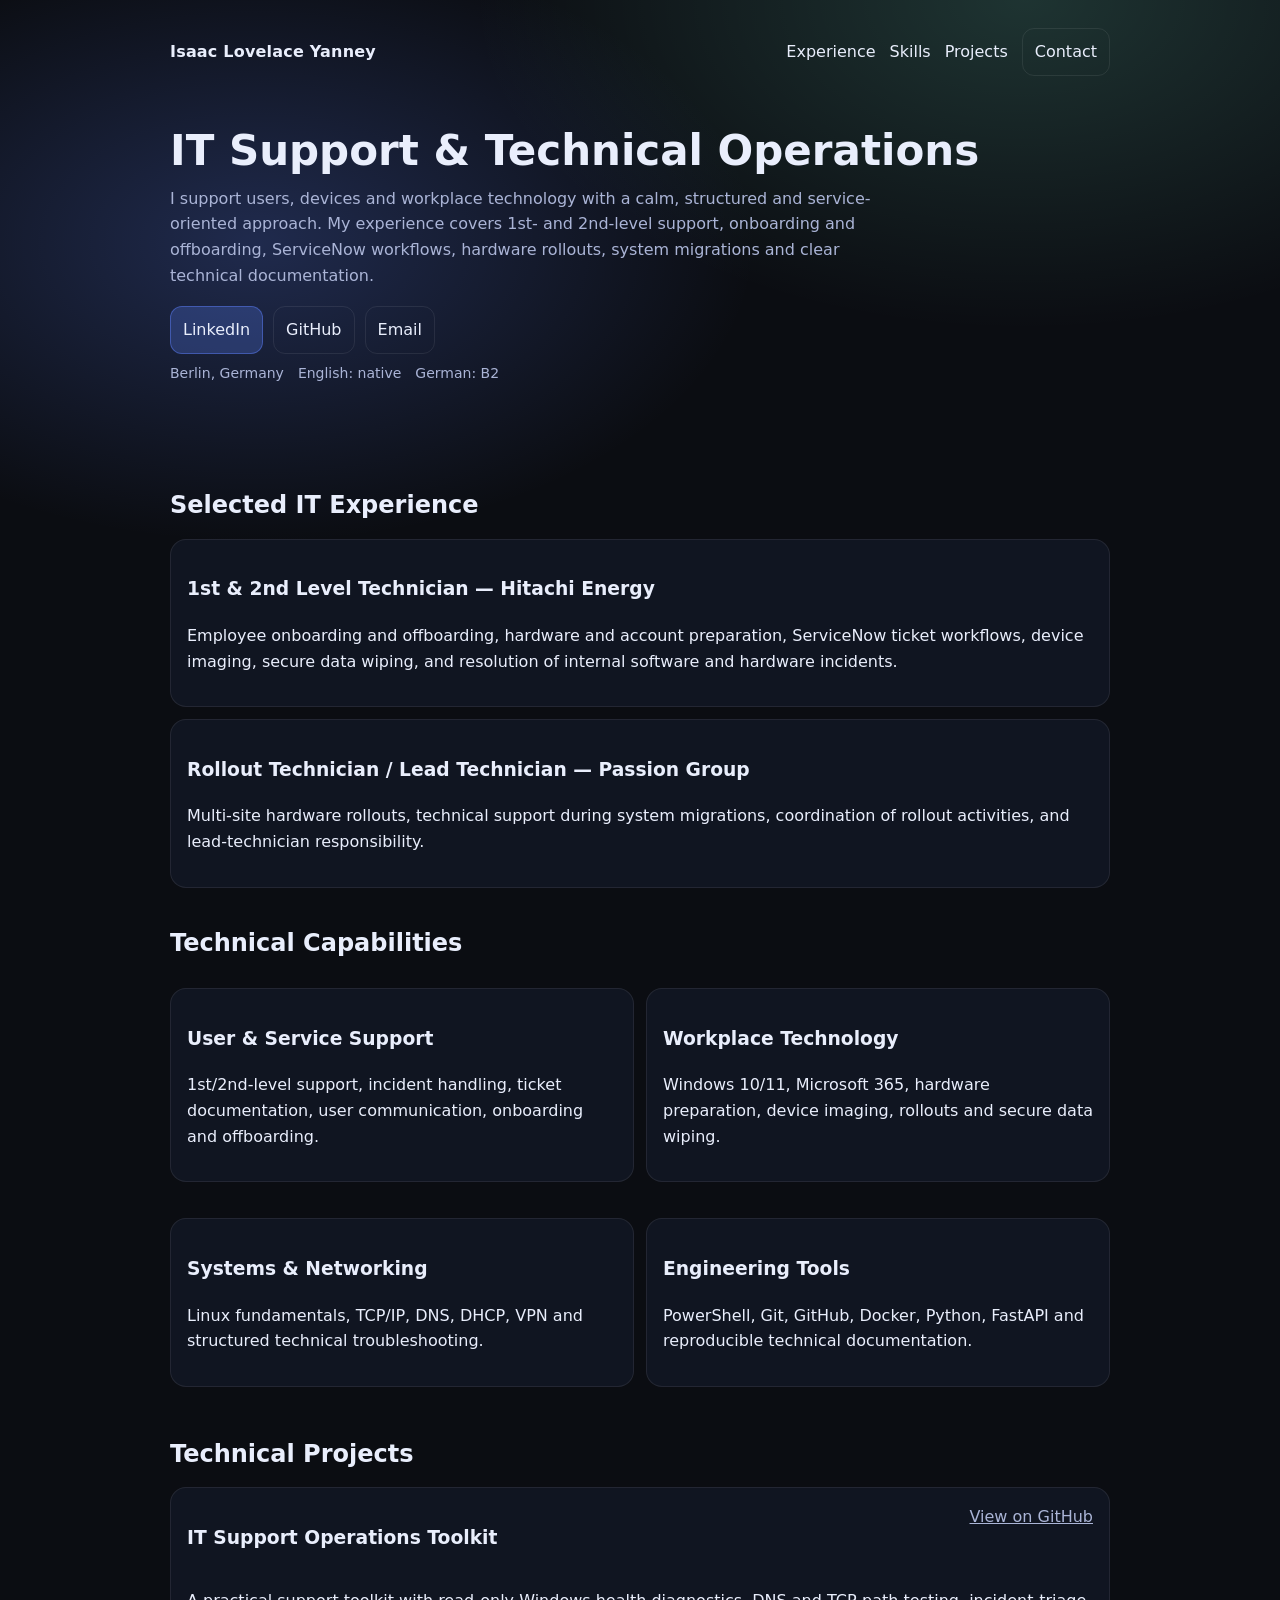
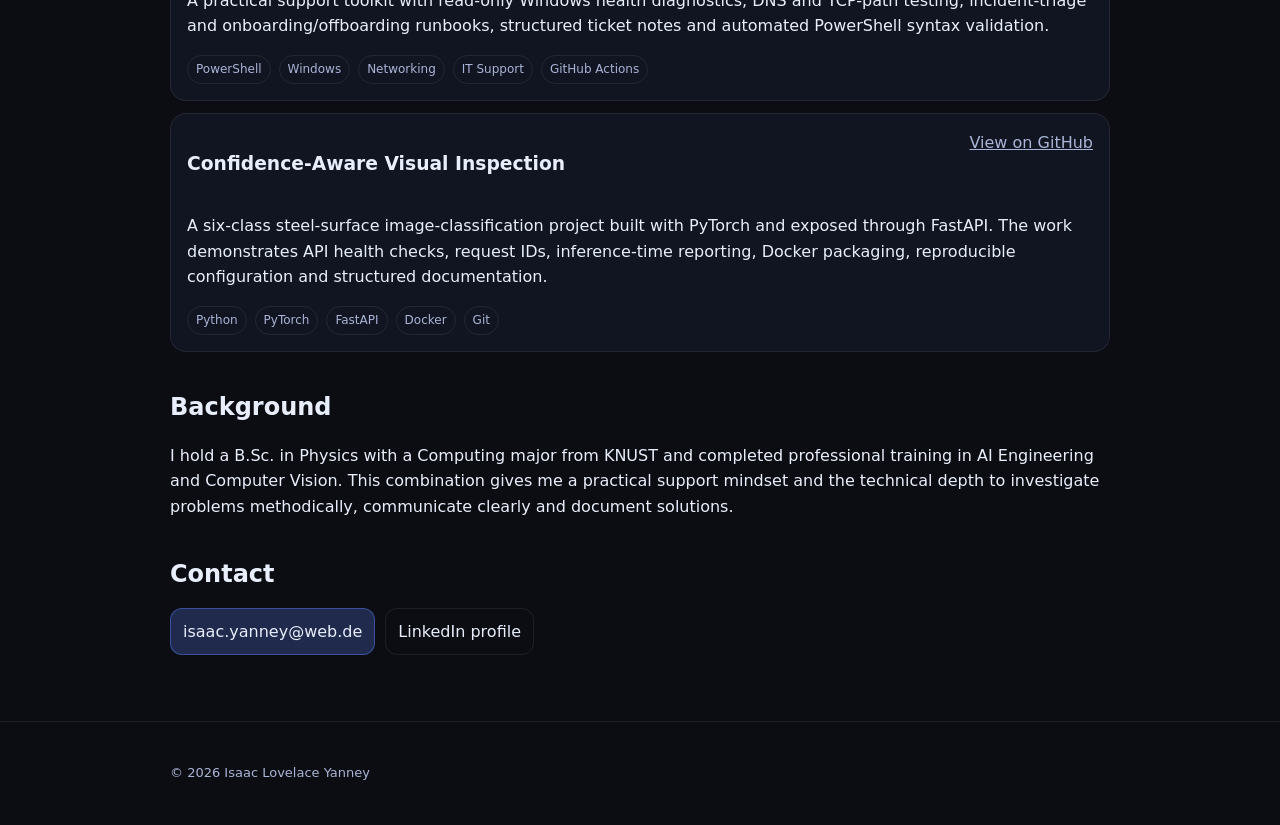
==== index.html @ ce617166 "Feature IT support operations toolkit" ====
<!doctype html>
<html lang="en">
<head>
  <meta charset="utf-8" />
  <meta name="viewport" content="width=device-width, initial-scale=1" />
  <title>Isaac Yanney — IT Support & Technical Operations</title>
  <meta name="description" content="Berlin-based IT Support and Technical Operations professional with experience in service desk support, workplace technology, hardware rollouts and technical documentation." />
  <link rel="stylesheet" href="style.css" />
</head>
<body>
  <header class="container">
    <nav class="nav">
      <a class="logo" href="#">Isaac Lovelace Yanney</a>
      <div class="nav-links">
        <a href="#experience">Experience</a>
        <a href="#skills">Skills</a>
        <a href="#projects">Projects</a>
        <a class="btn" href="#contact">Contact</a>
      </div>
    </nav>

    <div class="hero">
      <h1>IT Support & Technical Operations</h1>
      <p class="subtitle">I support users, devices and workplace technology with a calm, structured and service-oriented approach. My experience covers 1st- and 2nd-level support, onboarding and offboarding, ServiceNow workflows, hardware rollouts, system migrations and clear technical documentation.</p>
      <div class="cta-row">
        <a class="btn primary" href="https://www.linkedin.com/in/isaac-lovelace-yanney/" target="_blank" rel="noopener">LinkedIn</a>
        <a class="btn" href="https://github.com/isaacyanney" target="_blank" rel="noopener">GitHub</a>
        <a class="btn" href="mailto:isaac.yanney@web.de">Email</a>
      </div>
      <div class="meta">
        <span>Berlin, Germany</span>
        <span>English: native</span>
        <span>German: B2</span>
      </div>
    </div>
  </header>

  <main class="container">
    <section id="experience" class="section">
      <h2>Selected IT Experience</h2>
      <article class="card">
        <h3>1st & 2nd Level Technician — Hitachi Energy</h3>
        <p>Employee onboarding and offboarding, hardware and account preparation, ServiceNow ticket workflows, device imaging, secure data wiping, and resolution of internal software and hardware incidents.</p>
      </article>
      <article class="card">
        <h3>Rollout Technician / Lead Technician — Passion Group</h3>
        <p>Multi-site hardware rollouts, technical support during system migrations, coordination of rollout activities, and lead-technician responsibility.</p>
      </article>
    </section>

    <section id="skills" class="section">
      <h2>Technical Capabilities</h2>
      <div class="grid">
        <div class="card"><h3>User & Service Support</h3><p>1st/2nd-level support, incident handling, ticket documentation, user communication, onboarding and offboarding.</p></div>
        <div class="card"><h3>Workplace Technology</h3><p>Windows 10/11, Microsoft 365, hardware preparation, device imaging, rollouts and secure data wiping.</p></div>
        <div class="card"><h3>Systems & Networking</h3><p>Linux fundamentals, TCP/IP, DNS, DHCP, VPN and structured technical troubleshooting.</p></div>
        <div class="card"><h3>Engineering Tools</h3><p>PowerShell, Git, GitHub, Docker, Python, FastAPI and reproducible technical documentation.</p></div>
      </div>
    </section>

    <section id="projects" class="section">
      <h2>Technical Projects</h2>
      <article class="card">
        <div class="card-header">
          <h3>IT Support Operations Toolkit</h3>
          <div class="links"><a href="https://github.com/isaacyanney/it-support-operations-toolkit" target="_blank" rel="noopener">View on GitHub</a></div>
        </div>
        <p>A practical support toolkit with read-only Windows health diagnostics, DNS and TCP-path testing, incident-triage and onboarding/offboarding runbooks, structured ticket notes and automated PowerShell syntax validation.</p>
        <ul class="tags"><li>PowerShell</li><li>Windows</li><li>Networking</li><li>IT Support</li><li>GitHub Actions</li></ul>
      </article>
      <article class="card">
        <div class="card-header">
          <h3>Confidence-Aware Visual Inspection</h3>
          <div class="links"><a href="https://github.com/isaacyanney/Isaac-Yanney/tree/main/surface-defect-detection" target="_blank" rel="noopener">View on GitHub</a></div>
        </div>
        <p>A six-class steel-surface image-classification project built with PyTorch and exposed through FastAPI. The work demonstrates API health checks, request IDs, inference-time reporting, Docker packaging, reproducible configuration and structured documentation.</p>
        <ul class="tags"><li>Python</li><li>PyTorch</li><li>FastAPI</li><li>Docker</li><li>Git</li></ul>
      </article>
    </section>

    <section id="about" class="section">
      <h2>Background</h2>
      <p>I hold a B.Sc. in Physics with a Computing major from KNUST and completed professional training in AI Engineering and Computer Vision. This combination gives me a practical support mindset and the technical depth to investigate problems methodically, communicate clearly and document solutions.</p>
    </section>

    <section id="contact" class="section">
      <h2>Contact</h2>
      <div class="contact">
        <a class="btn primary" href="mailto:isaac.yanney@web.de">isaac.yanney@web.de</a>
        <a class="btn" href="https://www.linkedin.com/in/isaac-lovelace-yanney/" target="_blank" rel="noopener">LinkedIn profile</a>
      </div>
    </section>
  </main>

  <footer class="footer"><div class="container"><p class="small">© <span id="year"></span> Isaac Lovelace Yanney</p></div></footer>
  <script>document.getElementById("year").textContent = new Date().getFullYear();</script>
</body>
</html>
---- style.css ----
:root{
  --bg:#0b0d12;
  --card:#121623;
  --text:#e9eefc;
  --muted:#aab4d6;
  --border:rgba(255,255,255,0.08);
}

*{box-sizing:border-box}
body{
  margin:0;
  font-family: ui-sans-serif, system-ui, -apple-system, Segoe UI, Roboto, Helvetica, Arial;
  background: radial-gradient(1000px 600px at 20% 10%, rgba(93,130,255,.25), transparent 50%),
              radial-gradient(1000px 600px at 80% 0%, rgba(130,255,216,.16), transparent 55%),
              var(--bg);
  color:var(--text);
  line-height:1.6;
}
a{color:inherit; text-decoration:none}
.container{max-width:980px; margin:0 auto; padding:28px 20px}
.nav{
  display:flex; align-items:center; justify-content:space-between;
  gap:18px; margin-bottom:26px;
}
.logo{font-weight:700; letter-spacing:.2px}
.nav-links{display:flex; gap:14px; align-items:center; flex-wrap:wrap}
.hero{padding:26px 0 10px}
h1{font-size:42px; line-height:1.1; margin:0 0 12px}
.subtitle{color:var(--muted); max-width:720px; margin:0 0 18px}
.meta{display:flex; gap:14px; flex-wrap:wrap; color:var(--muted); font-size:14px}

.section{margin-top:36px}
h2{margin:0 0 14px; font-size:24px}
.card{
  background:rgba(18,22,35,.92);
  border:1px solid var(--border);
  border-radius:16px;
  padding:16px;
  margin:12px 0;
}
.card-header{display:flex; justify-content:space-between; gap:12px; align-items:flex-start}
.links a{color:var(--muted); text-decoration:underline; margin-left:10px}
.tags{list-style:none; padding:0; margin:12px 0 0; display:flex; flex-wrap:wrap; gap:8px}
.tags li{
  font-size:12px; color:var(--muted);
  border:1px solid var(--border);
  padding:4px 8px; border-radius:999px;
}
.grid{display:grid; grid-template-columns:repeat(2, minmax(0, 1fr)); gap:12px}
@media (max-width: 720px){
  h1{font-size:34px}
  .grid{grid-template-columns:1fr}
}

.btn{
  display:inline-flex; align-items:center; justify-content:center;
  padding:10px 12px;
  border-radius:12px;
  border:1px solid var(--border);
  background:transparent;
  color:var(--text);
}
.btn.primary{
  background:rgba(93,130,255,.25);
  border-color:rgba(93,130,255,.45);
}
.cta-row{display:flex; gap:10px; flex-wrap:wrap; margin:12px 0 8px}
.contact{display:flex; gap:10px; flex-wrap:wrap}
.small{color:var(--muted); font-size:13px}
.footer{border-top:1px solid var(--border); margin-top:38px}
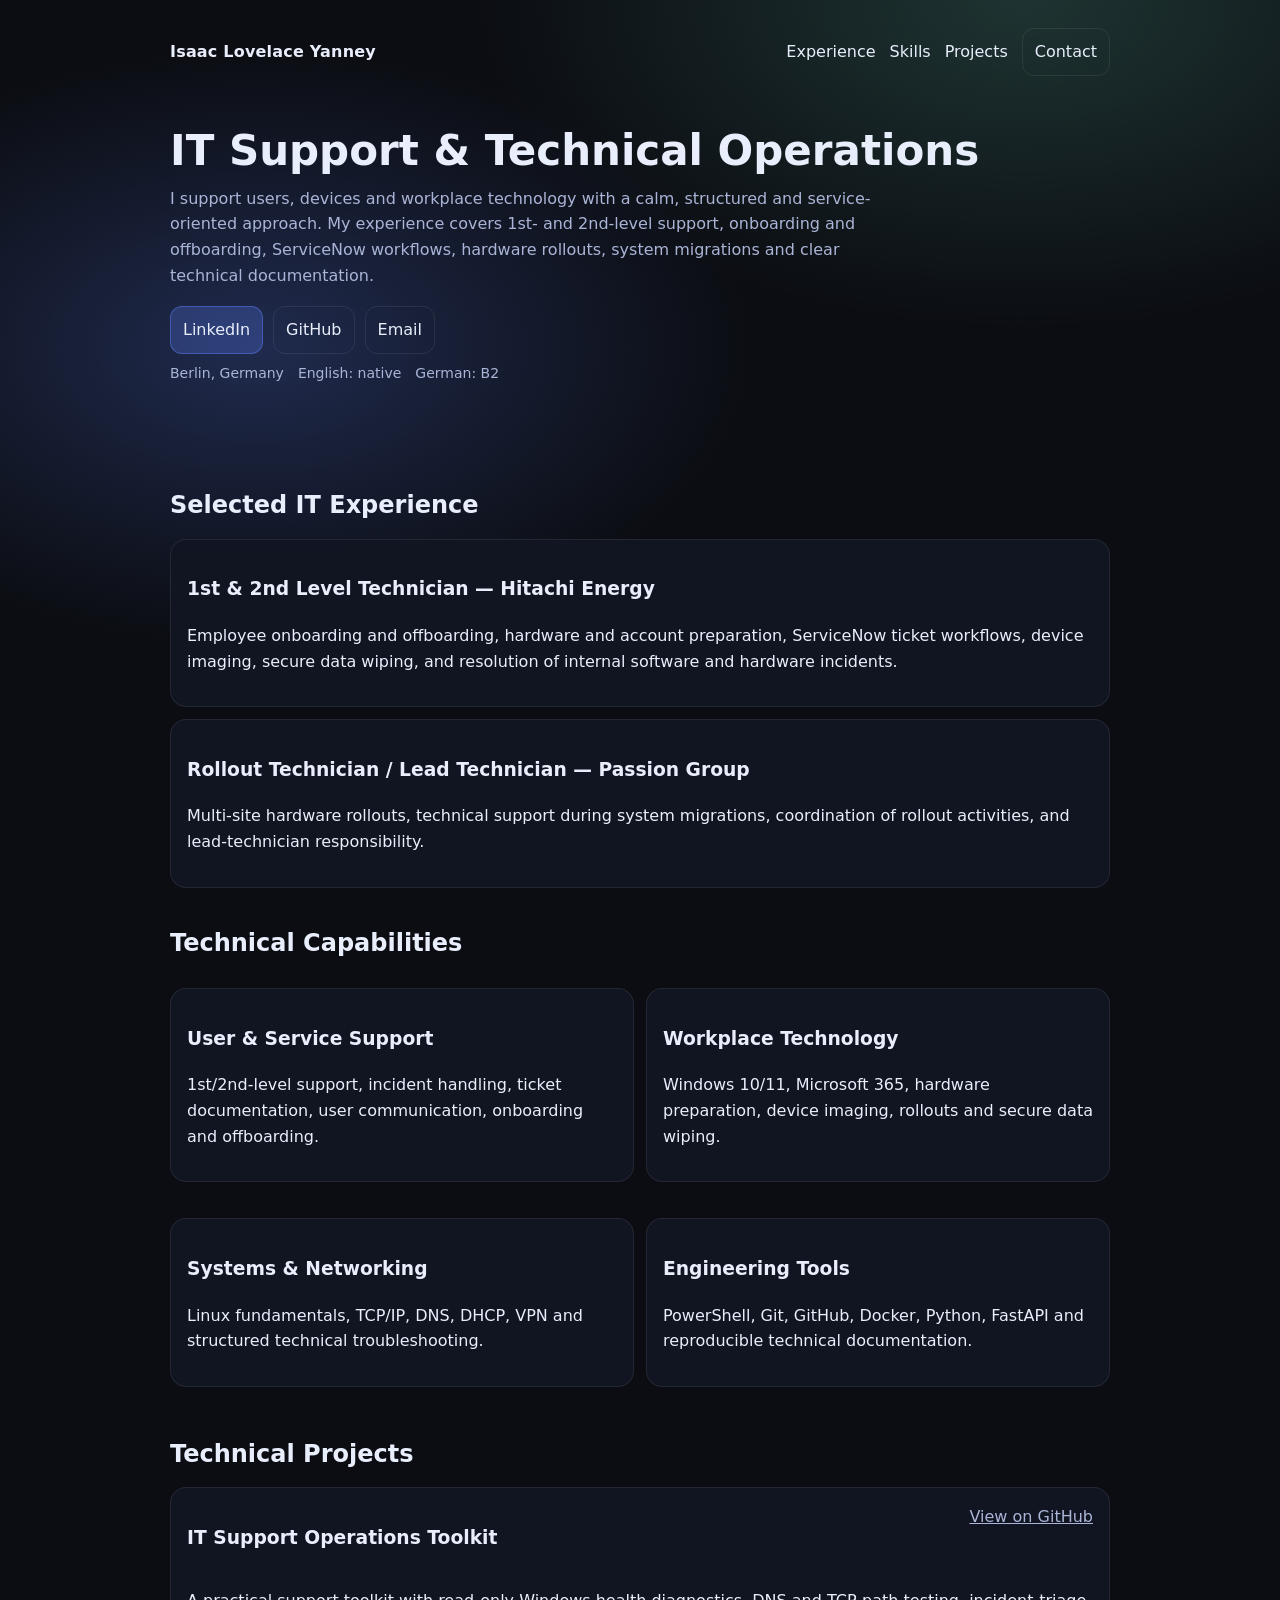
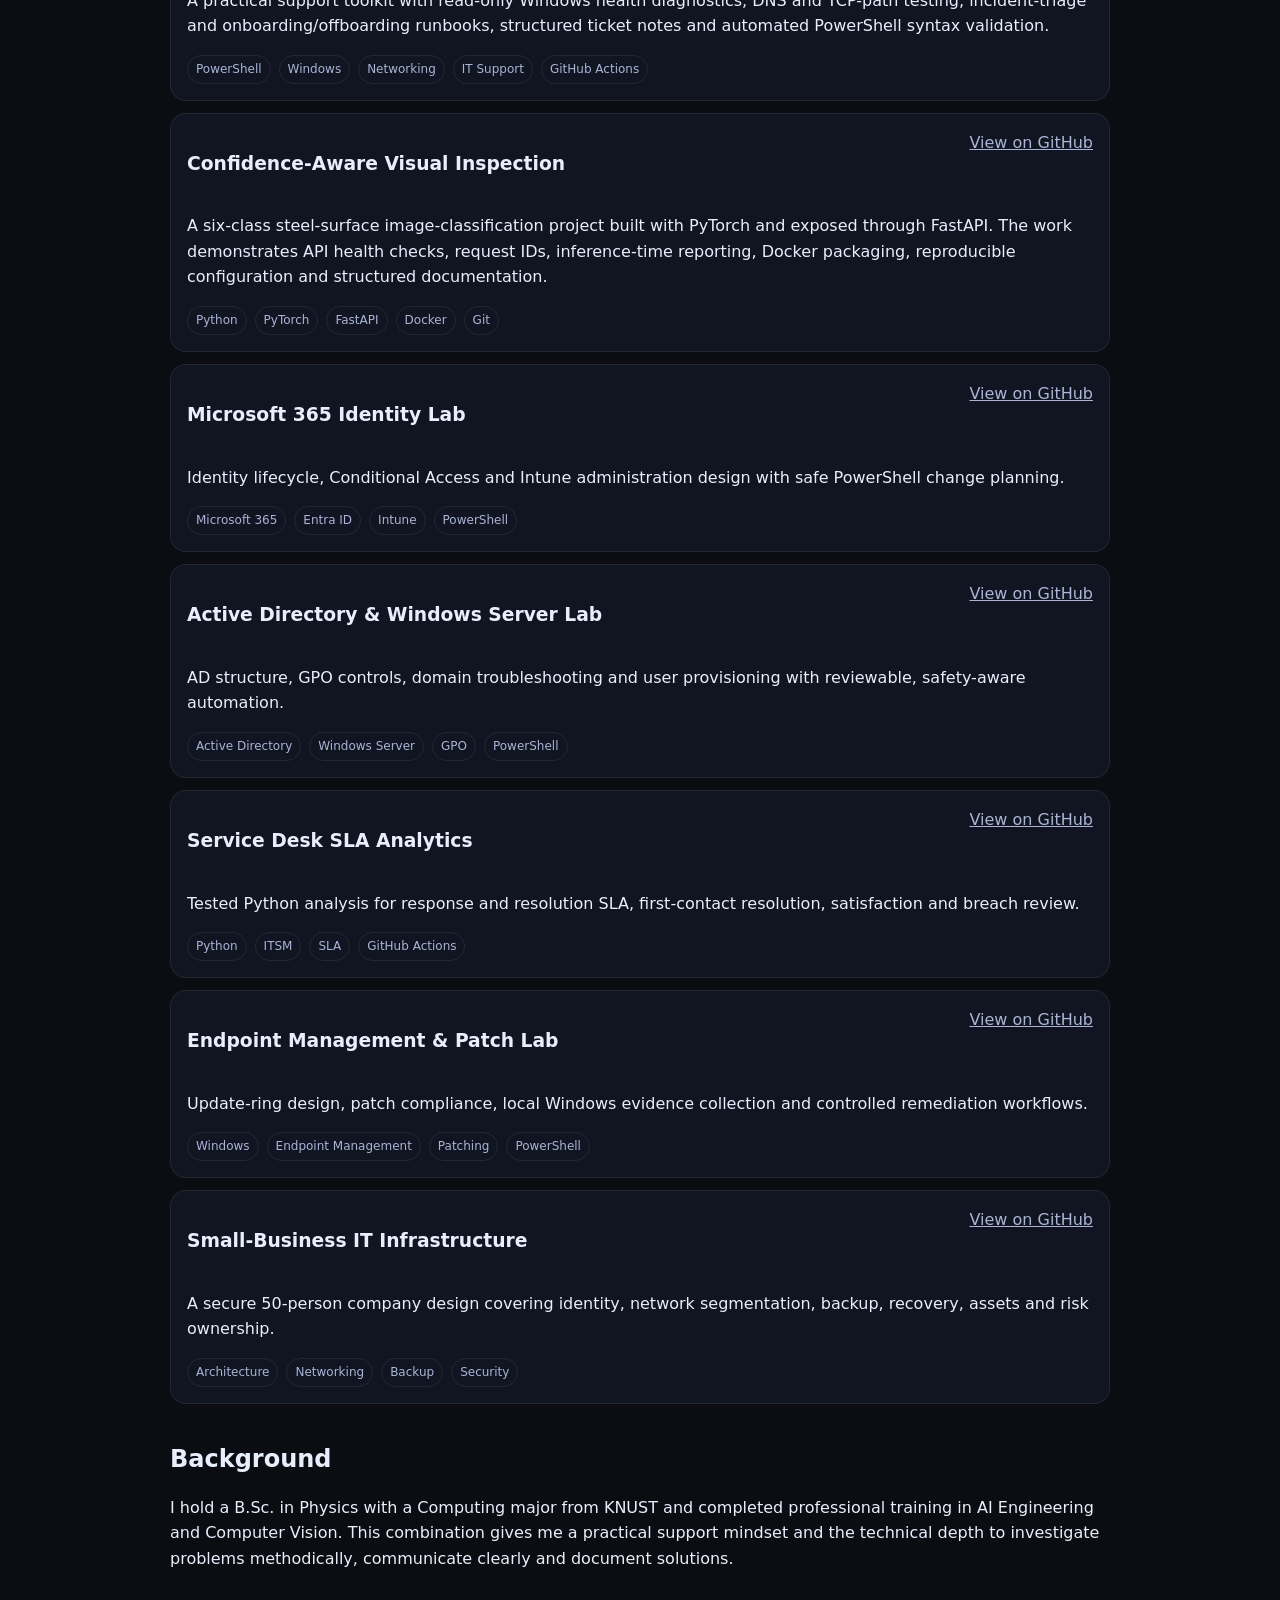
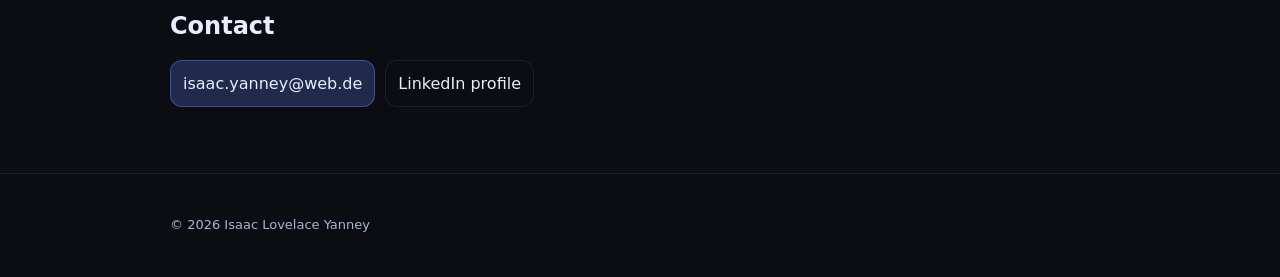
==== commit 17fd24b1: "Add expanded IT operations portfolio" ====
--- a/index.html
+++ b/index.html
@@ -76,6 +76,31 @@
         <p>A six-class steel-surface image-classification project built with PyTorch and exposed through FastAPI. The work demonstrates API health checks, request IDs, inference-time reporting, Docker packaging, reproducible configuration and structured documentation.</p>
         <ul class="tags"><li>Python</li><li>PyTorch</li><li>FastAPI</li><li>Docker</li><li>Git</li></ul>
       </article>
+      <article class="card">
+        <div class="card-header"><h3>Microsoft 365 Identity Lab</h3><div class="links"><a href="https://github.com/isaacyanney/microsoft-365-identity-lab" target="_blank" rel="noopener">View on GitHub</a></div></div>
+        <p>Identity lifecycle, Conditional Access and Intune administration design with safe PowerShell change planning.</p>
+        <ul class="tags"><li>Microsoft 365</li><li>Entra ID</li><li>Intune</li><li>PowerShell</li></ul>
+      </article>
+      <article class="card">
+        <div class="card-header"><h3>Active Directory & Windows Server Lab</h3><div class="links"><a href="https://github.com/isaacyanney/active-directory-windows-server-lab" target="_blank" rel="noopener">View on GitHub</a></div></div>
+        <p>AD structure, GPO controls, domain troubleshooting and user provisioning with reviewable, safety-aware automation.</p>
+        <ul class="tags"><li>Active Directory</li><li>Windows Server</li><li>GPO</li><li>PowerShell</li></ul>
+      </article>
+      <article class="card">
+        <div class="card-header"><h3>Service Desk SLA Analytics</h3><div class="links"><a href="https://github.com/isaacyanney/service-desk-sla-dashboard" target="_blank" rel="noopener">View on GitHub</a></div></div>
+        <p>Tested Python analysis for response and resolution SLA, first-contact resolution, satisfaction and breach review.</p>
+        <ul class="tags"><li>Python</li><li>ITSM</li><li>SLA</li><li>GitHub Actions</li></ul>
+      </article>
+      <article class="card">
+        <div class="card-header"><h3>Endpoint Management & Patch Lab</h3><div class="links"><a href="https://github.com/isaacyanney/endpoint-management-patch-lab" target="_blank" rel="noopener">View on GitHub</a></div></div>
+        <p>Update-ring design, patch compliance, local Windows evidence collection and controlled remediation workflows.</p>
+        <ul class="tags"><li>Windows</li><li>Endpoint Management</li><li>Patching</li><li>PowerShell</li></ul>
+      </article>
+      <article class="card">
+        <div class="card-header"><h3>Small-Business IT Infrastructure</h3><div class="links"><a href="https://github.com/isaacyanney/small-business-it-infrastructure" target="_blank" rel="noopener">View on GitHub</a></div></div>
+        <p>A secure 50-person company design covering identity, network segmentation, backup, recovery, assets and risk ownership.</p>
+        <ul class="tags"><li>Architecture</li><li>Networking</li><li>Backup</li><li>Security</li></ul>
+      </article>
     </section>
 
     <section id="about" class="section">
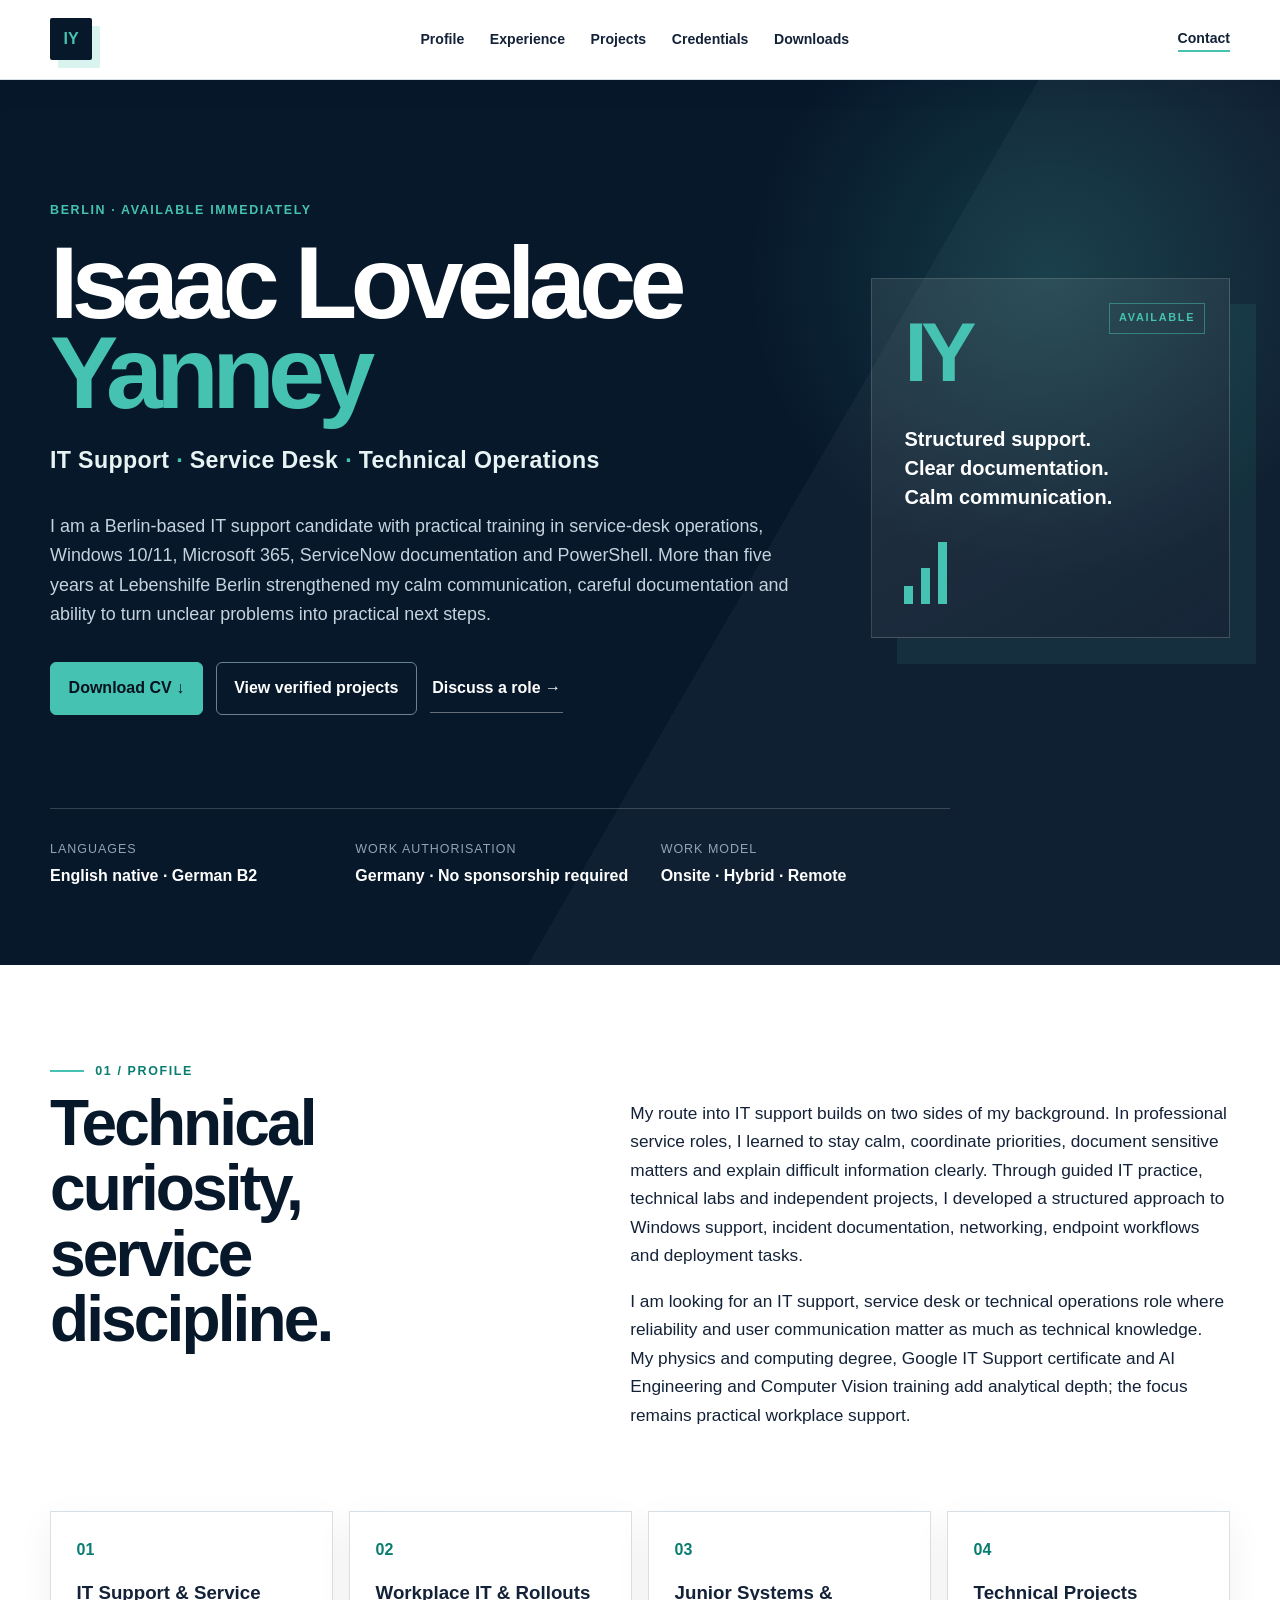
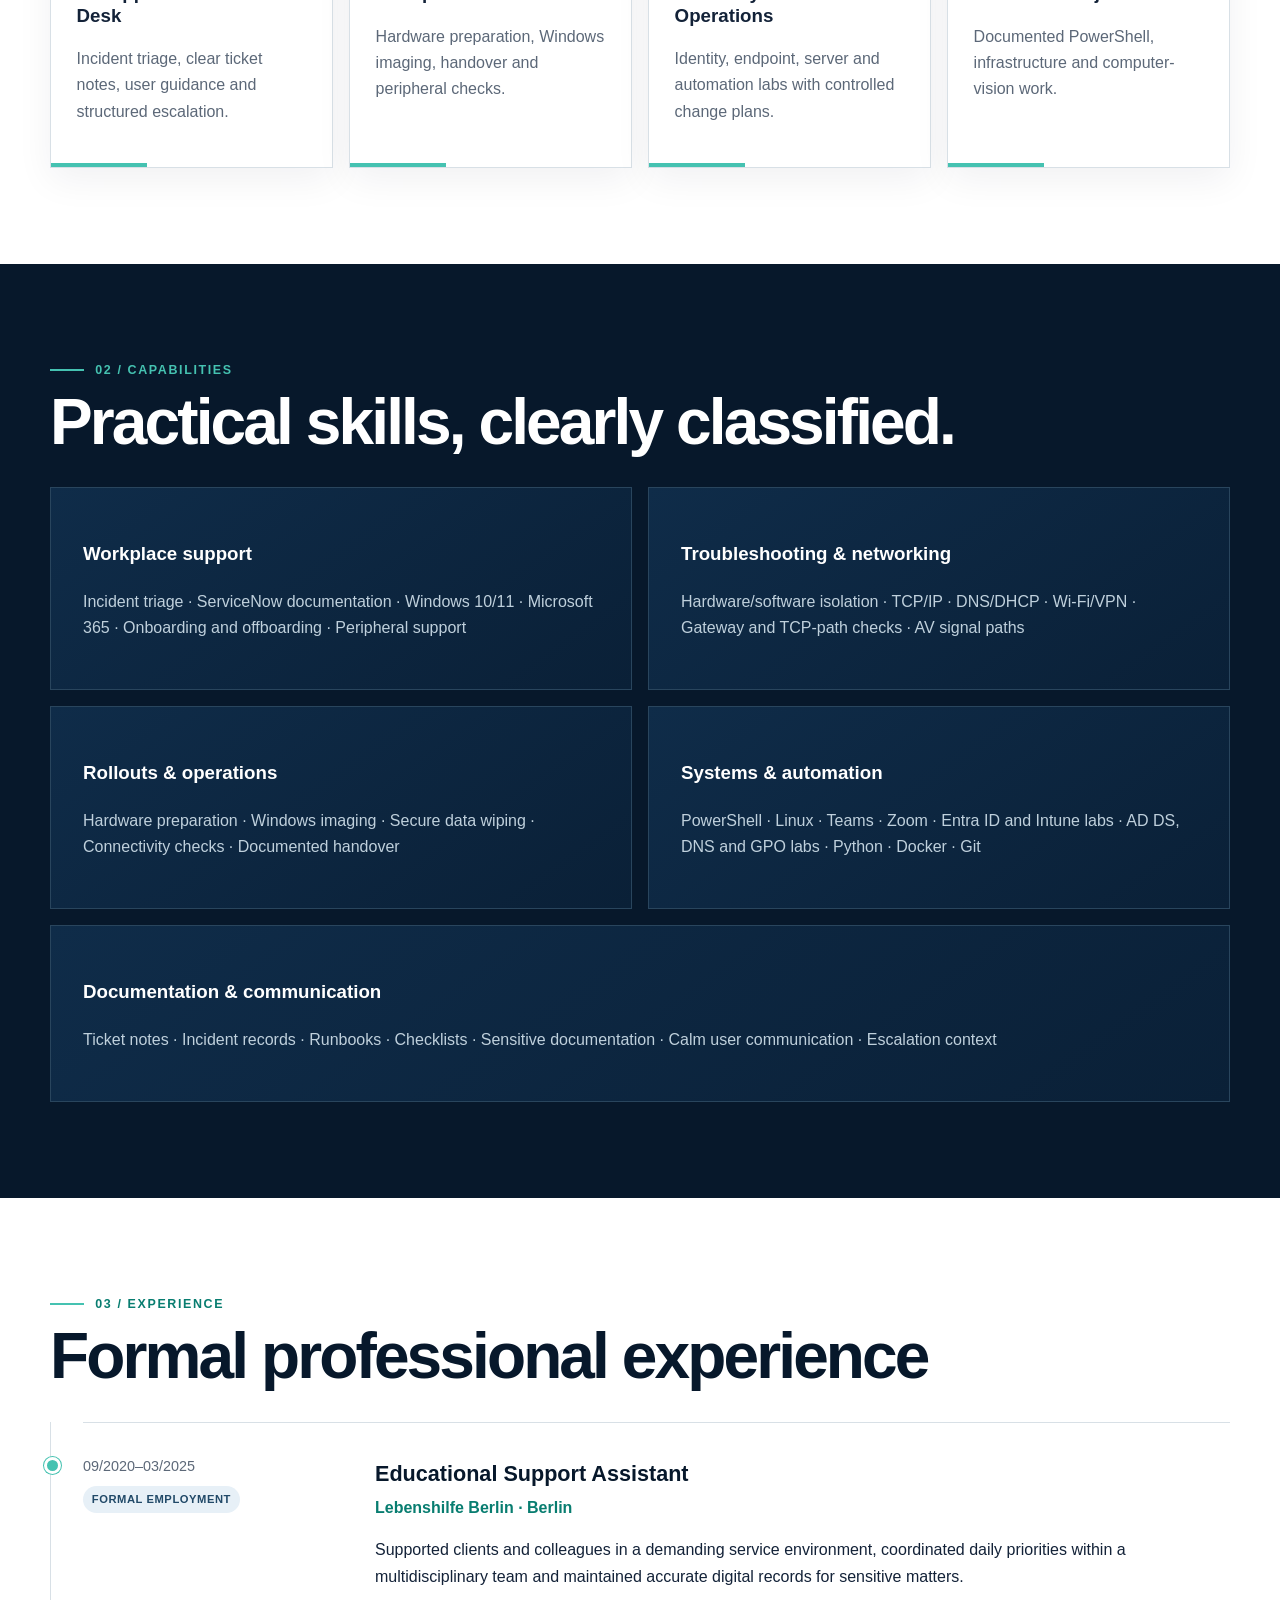
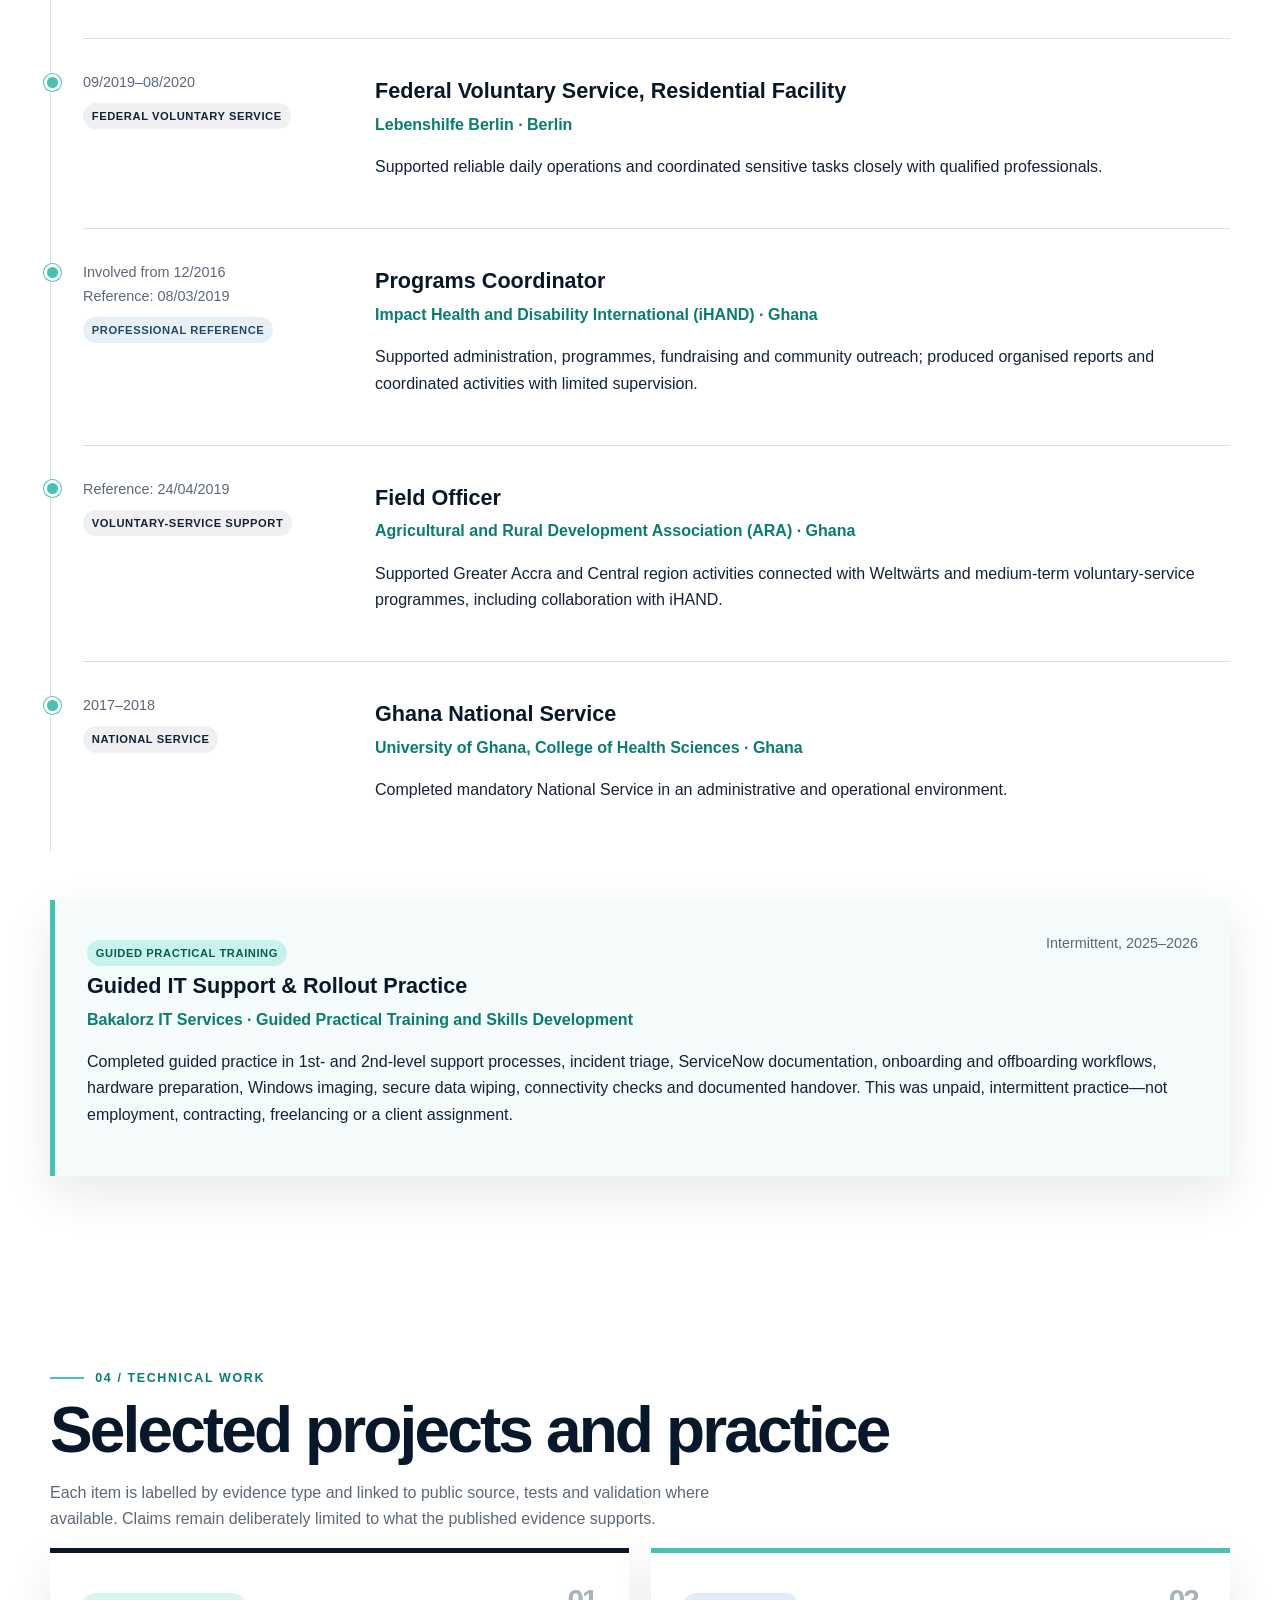
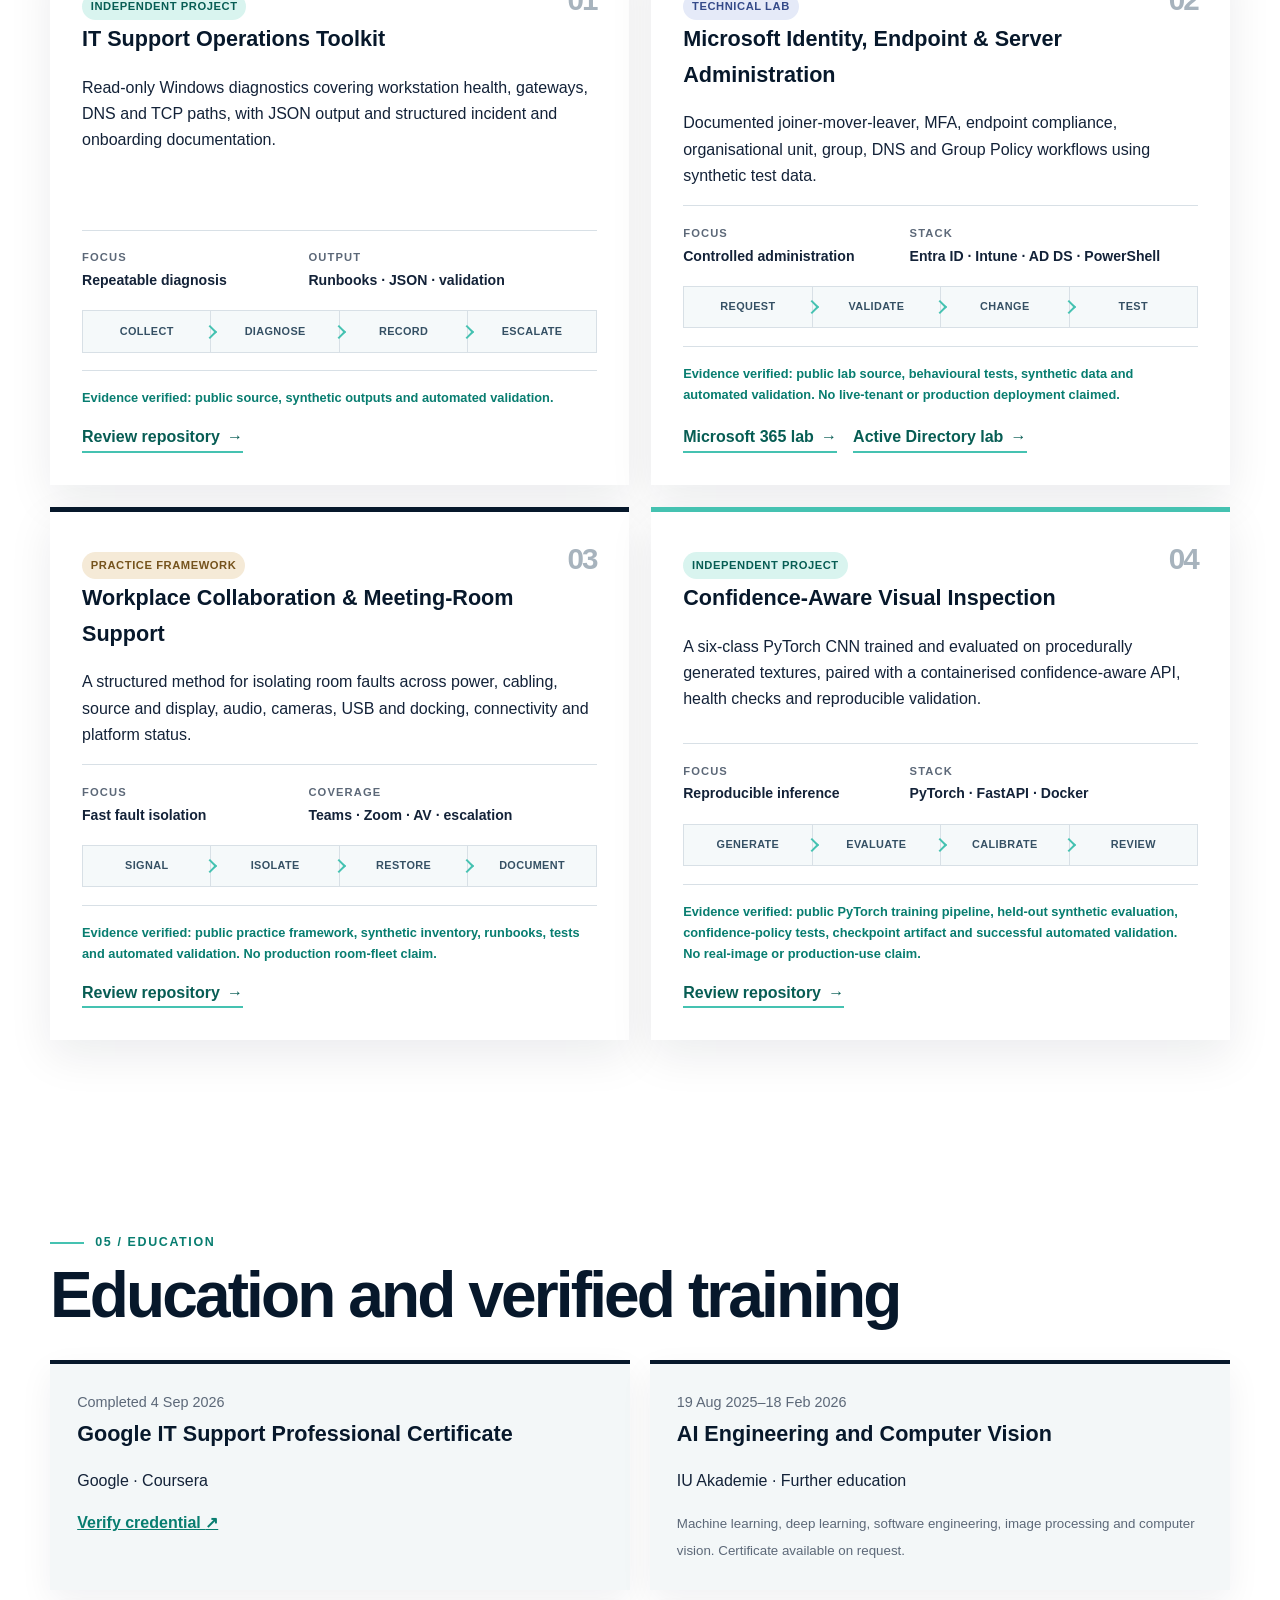
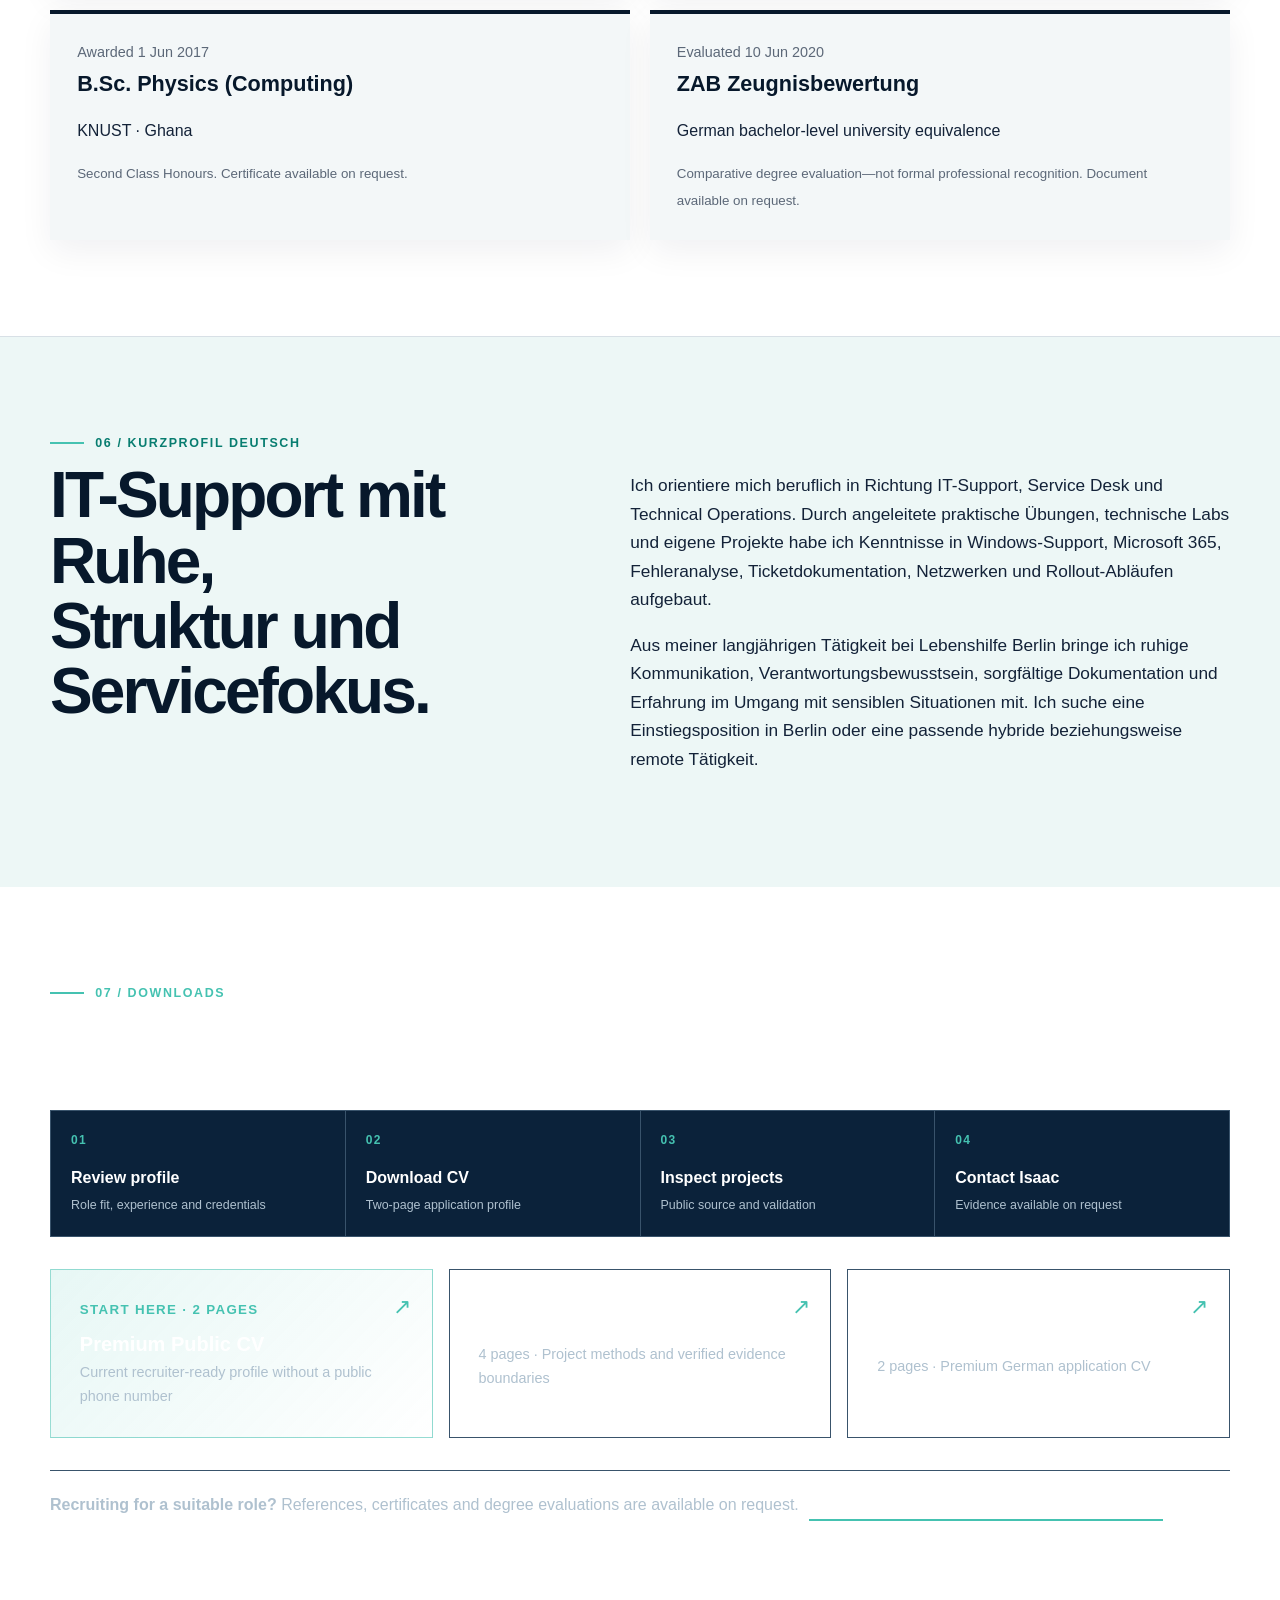
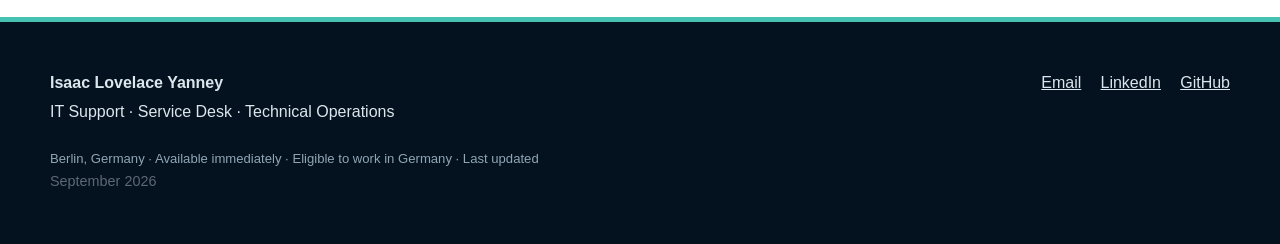
==== commit c59009c2: "Publish approved professional portfolio redesign" ====
--- a/index.html
+++ b/index.html
@@ -1,123 +1,93 @@
 <!doctype html>
 <html lang="en">
 <head>
-  <meta charset="utf-8" />
-  <meta name="viewport" content="width=device-width, initial-scale=1" />
-  <title>Isaac Yanney — IT Support & Technical Operations</title>
-  <meta name="description" content="Berlin-based IT Support and Technical Operations professional with experience in service desk support, workplace technology, hardware rollouts and technical documentation." />
-  <link rel="stylesheet" href="style.css" />
+  <meta charset="utf-8">
+  <meta name="viewport" content="width=device-width, initial-scale=1">
+  <meta name="description" content="Portfolio of Isaac Lovelace Yanney: IT support, service desk and technical operations.">
+  <meta name="theme-color" content="#07182b">
+  <link rel="canonical" href="https://isaacyanney.github.io/">
+  <meta property="og:type" content="profile">
+  <meta property="og:title" content="Isaac Lovelace Yanney | IT Support & Technical Operations">
+  <meta property="og:description" content="Berlin-based IT support and technical operations portfolio with verified projects, documented training and recruiter-ready materials.">
+  <meta property="og:url" content="https://isaacyanney.github.io/">
+  <meta property="og:image" content="https://isaacyanney.github.io/assets/og.png">
+  <meta property="og:image:alt" content="Isaac Lovelace Yanney — IT Support, Service Desk and Technical Operations in Berlin">
+  <meta property="og:image:width" content="1200">
+  <meta property="og:image:height" content="630">
+  <meta name="twitter:card" content="summary_large_image">
+  <meta name="twitter:title" content="Isaac Lovelace Yanney | IT Support & Technical Operations">
+  <meta name="twitter:description" content="Verified projects, documented training and recruiter-ready materials.">
+  <meta name="twitter:image" content="https://isaacyanney.github.io/assets/og.png">
+  <title>Isaac Lovelace Yanney | IT Support & Technical Operations</title>
+  <link rel="icon" href="assets/favicon.svg" type="image/svg+xml">
+  <link rel="stylesheet" href="assets/style.css">
 </head>
 <body>
-  <header class="container">
-    <nav class="nav">
-      <a class="logo" href="#">Isaac Lovelace Yanney</a>
-      <div class="nav-links">
-        <a href="#experience">Experience</a>
-        <a href="#skills">Skills</a>
-        <a href="#projects">Projects</a>
-        <a class="btn" href="#contact">Contact</a>
-      </div>
+  <a class="skip" href="#main">Skip to content</a>
+  <header class="topbar">
+    <a class="monogram" href="#top" aria-label="Isaac Lovelace Yanney, home">IY</a>
+    <nav aria-label="Main navigation">
+      <a href="#profile">Profile</a><a href="#experience">Experience</a><a href="#projects">Projects</a><a href="#credentials">Credentials</a><a href="#downloads">Downloads</a>
     </nav>
-
-    <div class="hero">
-      <h1>IT Support & Technical Operations</h1>
-      <p class="subtitle">I support users, devices and workplace technology with a calm, structured and service-oriented approach. My experience covers 1st- and 2nd-level support, onboarding and offboarding, ServiceNow workflows, hardware rollouts, system migrations and clear technical documentation.</p>
-      <div class="cta-row">
-        <a class="btn primary" href="https://www.linkedin.com/in/isaac-lovelace-yanney/" target="_blank" rel="noopener">LinkedIn</a>
-        <a class="btn" href="https://github.com/isaacyanney" target="_blank" rel="noopener">GitHub</a>
-        <a class="btn" href="mailto:isaac.yanney@web.de">Email</a>
-      </div>
-      <div class="meta">
-        <span>Berlin, Germany</span>
-        <span>English: native</span>
-        <span>German: B2</span>
-      </div>
-    </div>
+    <a class="contact-link" href="mailto:isaac.yanney@web.de">Contact</a>
+    <details class="mobile-menu"><summary aria-label="Open navigation">Menu</summary><nav aria-label="Mobile navigation"><a href="#profile">Profile</a><a href="#experience">Experience</a><a href="#projects">Projects</a><a href="#credentials">Credentials</a><a href="#downloads">Downloads</a></nav></details>
   </header>
 
-  <main class="container">
-    <section id="experience" class="section">
-      <h2>Selected IT Experience</h2>
-      <article class="card">
-        <h3>1st & 2nd Level Technician — Hitachi Energy</h3>
-        <p>Employee onboarding and offboarding, hardware and account preparation, ServiceNow ticket workflows, device imaging, secure data wiping, and resolution of internal software and hardware incidents.</p>
-      </article>
-      <article class="card">
-        <h3>Rollout Technician / Lead Technician — Passion Group</h3>
-        <p>Multi-site hardware rollouts, technical support during system migrations, coordination of rollout activities, and lead-technician responsibility.</p>
-      </article>
+  <main id="main">
+    <section class="hero" id="top">
+      <div class="hero-copy"><div class="eyebrow">Berlin · Available immediately</div>
+      <h1>Isaac Lovelace<br><em>Yanney</em></h1>
+      <p class="headline">IT Support <span>·</span> Service Desk <span>·</span> Technical Operations</p>
+      <p class="intro">I am a Berlin-based IT support candidate with practical training in service-desk operations, Windows 10/11, Microsoft 365, ServiceNow documentation and PowerShell. More than five years at Lebenshilfe Berlin strengthened my calm communication, careful documentation and ability to turn unclear problems into practical next steps.</p>
+      <div class="actions"><a class="button primary" href="assets/downloads/Isaac_Yanney_Public_CV.pdf" target="_blank" rel="noopener">Download CV <span aria-hidden="true">↓</span></a><a class="button" href="#projects">View verified projects</a><a class="text-link" href="mailto:isaac.yanney@web.de">Discuss a role <span aria-hidden="true">→</span></a></div></div>
+      <aside class="hero-panel" aria-label="Professional focus"><div class="hero-mark">IY</div><p>Structured support.<br>Clear documentation.<br>Calm communication.</p><div class="signal"><span></span><span></span><span></span></div></aside>
+      <dl class="facts"><div><dt>Languages</dt><dd>English native · German B2</dd></div><div><dt>Work authorisation</dt><dd>Germany · No sponsorship required</dd></div><div><dt>Work model</dt><dd>Onsite · Hybrid · Remote</dd></div></dl>
     </section>
 
-    <section id="skills" class="section">
-      <h2>Technical Capabilities</h2>
-      <div class="grid">
-        <div class="card"><h3>User & Service Support</h3><p>1st/2nd-level support, incident handling, ticket documentation, user communication, onboarding and offboarding.</p></div>
-        <div class="card"><h3>Workplace Technology</h3><p>Windows 10/11, Microsoft 365, hardware preparation, device imaging, rollouts and secure data wiping.</p></div>
-        <div class="card"><h3>Systems & Networking</h3><p>Linux fundamentals, TCP/IP, DNS, DHCP, VPN and structured technical troubleshooting.</p></div>
-        <div class="card"><h3>Engineering Tools</h3><p>PowerShell, Git, GitHub, Docker, Python, FastAPI and reproducible technical documentation.</p></div>
-      </div>
+    <section class="section" id="profile">
+      <div class="section-label">01 / Profile</div>
+      <div class="two-col"><h2>Technical curiosity,<br>service discipline.</h2><div><p>My route into IT support builds on two sides of my background. In professional service roles, I learned to stay calm, coordinate priorities, document sensitive matters and explain difficult information clearly. Through guided IT practice, technical labs and independent projects, I developed a structured approach to Windows support, incident documentation, networking, endpoint workflows and deployment tasks.</p><p>I am looking for an IT support, service desk or technical operations role where reliability and user communication matter as much as technical knowledge. My physics and computing degree, Google IT Support certificate and AI Engineering and Computer Vision training add analytical depth; the focus remains practical workplace support.</p></div></div>
+      <div class="routes" aria-label="Role focus areas"><article><span>01</span><h3>IT Support & Service Desk</h3><p>Incident triage, clear ticket notes, user guidance and structured escalation.</p></article><article><span>02</span><h3>Workplace IT & Rollouts</h3><p>Hardware preparation, Windows imaging, handover and peripheral checks.</p></article><article><span>03</span><h3>Junior Systems & Operations</h3><p>Identity, endpoint, server and automation labs with controlled change plans.</p></article><article><span>04</span><h3>Technical Projects</h3><p>Documented PowerShell, infrastructure and computer-vision work.</p></article></div>
     </section>
 
-    <section id="projects" class="section">
-      <h2>Technical Projects</h2>
-      <article class="card">
-        <div class="card-header">
-          <h3>IT Support Operations Toolkit</h3>
-          <div class="links"><a href="https://github.com/isaacyanney/it-support-operations-toolkit" target="_blank" rel="noopener">View on GitHub</a></div>
-        </div>
-        <p>A practical support toolkit with read-only Windows health diagnostics, DNS and TCP-path testing, incident-triage and onboarding/offboarding runbooks, structured ticket notes and automated PowerShell syntax validation.</p>
-        <ul class="tags"><li>PowerShell</li><li>Windows</li><li>Networking</li><li>IT Support</li><li>GitHub Actions</li></ul>
-      </article>
-      <article class="card">
-        <div class="card-header">
-          <h3>Confidence-Aware Visual Inspection</h3>
-          <div class="links"><a href="https://github.com/isaacyanney/Isaac-Yanney/tree/main/surface-defect-detection" target="_blank" rel="noopener">View on GitHub</a></div>
-        </div>
-        <p>A six-class steel-surface image-classification project built with PyTorch and exposed through FastAPI. The work demonstrates API health checks, request IDs, inference-time reporting, Docker packaging, reproducible configuration and structured documentation.</p>
-        <ul class="tags"><li>Python</li><li>PyTorch</li><li>FastAPI</li><li>Docker</li><li>Git</li></ul>
-      </article>
-      <article class="card">
-        <div class="card-header"><h3>Microsoft 365 Identity Lab</h3><div class="links"><a href="https://github.com/isaacyanney/microsoft-365-identity-lab" target="_blank" rel="noopener">View on GitHub</a></div></div>
-        <p>Identity lifecycle, Conditional Access and Intune administration design with safe PowerShell change planning.</p>
-        <ul class="tags"><li>Microsoft 365</li><li>Entra ID</li><li>Intune</li><li>PowerShell</li></ul>
-      </article>
-      <article class="card">
-        <div class="card-header"><h3>Active Directory & Windows Server Lab</h3><div class="links"><a href="https://github.com/isaacyanney/active-directory-windows-server-lab" target="_blank" rel="noopener">View on GitHub</a></div></div>
-        <p>AD structure, GPO controls, domain troubleshooting and user provisioning with reviewable, safety-aware automation.</p>
-        <ul class="tags"><li>Active Directory</li><li>Windows Server</li><li>GPO</li><li>PowerShell</li></ul>
-      </article>
-      <article class="card">
-        <div class="card-header"><h3>Service Desk SLA Analytics</h3><div class="links"><a href="https://github.com/isaacyanney/service-desk-sla-dashboard" target="_blank" rel="noopener">View on GitHub</a></div></div>
-        <p>Tested Python analysis for response and resolution SLA, first-contact resolution, satisfaction and breach review.</p>
-        <ul class="tags"><li>Python</li><li>ITSM</li><li>SLA</li><li>GitHub Actions</li></ul>
-      </article>
-      <article class="card">
-        <div class="card-header"><h3>Endpoint Management & Patch Lab</h3><div class="links"><a href="https://github.com/isaacyanney/endpoint-management-patch-lab" target="_blank" rel="noopener">View on GitHub</a></div></div>
-        <p>Update-ring design, patch compliance, local Windows evidence collection and controlled remediation workflows.</p>
-        <ul class="tags"><li>Windows</li><li>Endpoint Management</li><li>Patching</li><li>PowerShell</li></ul>
-      </article>
-      <article class="card">
-        <div class="card-header"><h3>Small-Business IT Infrastructure</h3><div class="links"><a href="https://github.com/isaacyanney/small-business-it-infrastructure" target="_blank" rel="noopener">View on GitHub</a></div></div>
-        <p>A secure 50-person company design covering identity, network segmentation, backup, recovery, assets and risk ownership.</p>
-        <ul class="tags"><li>Architecture</li><li>Networking</li><li>Backup</li><li>Security</li></ul>
-      </article>
+    <section class="section dark" id="capabilities">
+      <div class="section-label">02 / Capabilities</div><h2>Practical skills, clearly classified.</h2>
+      <div class="skill-grid"><article><h3>Workplace support</h3><p>Incident triage · ServiceNow documentation · Windows 10/11 · Microsoft 365 · Onboarding and offboarding · Peripheral support</p></article><article><h3>Troubleshooting & networking</h3><p>Hardware/software isolation · TCP/IP · DNS/DHCP · Wi-Fi/VPN · Gateway and TCP-path checks · AV signal paths</p></article><article><h3>Rollouts & operations</h3><p>Hardware preparation · Windows imaging · Secure data wiping · Connectivity checks · Documented handover</p></article><article><h3>Systems & automation</h3><p>PowerShell · Linux · Teams · Zoom · Entra ID and Intune labs · AD DS, DNS and GPO labs · Python · Docker · Git</p></article><article><h3>Documentation & communication</h3><p>Ticket notes · Incident records · Runbooks · Checklists · Sensitive documentation · Calm user communication · Escalation context</p></article></div>
     </section>
 
-    <section id="about" class="section">
-      <h2>Background</h2>
-      <p>I hold a B.Sc. in Physics with a Computing major from KNUST and completed professional training in AI Engineering and Computer Vision. This combination gives me a practical support mindset and the technical depth to investigate problems methodically, communicate clearly and document solutions.</p>
+    <section class="section" id="experience">
+      <div class="section-label">03 / Experience</div><h2>Formal professional experience</h2>
+      <div class="timeline"><article><div><time>09/2020–03/2025</time><span class="tag formal">Formal employment</span></div><div><h3>Educational Support Assistant</h3><p class="org">Lebenshilfe Berlin · Berlin</p><p>Supported clients and colleagues in a demanding service environment, coordinated daily priorities within a multidisciplinary team and maintained accurate digital records for sensitive matters.</p></div></article><article><div><time>09/2019–08/2020</time><span class="tag service">Federal voluntary service</span></div><div><h3>Federal Voluntary Service, Residential Facility</h3><p class="org">Lebenshilfe Berlin · Berlin</p><p>Supported reliable daily operations and coordinated sensitive tasks closely with qualified professionals.</p></div></article><article><div><time>Involved from 12/2016<br>Reference: 08/03/2019</time><span class="tag formal">Professional reference</span></div><div><h3>Programs Coordinator</h3><p class="org">Impact Health and Disability International (iHAND) · Ghana</p><p>Supported administration, programmes, fundraising and community outreach; produced organised reports and coordinated activities with limited supervision.</p></div></article><article><div><time>Reference: 24/04/2019</time><span class="tag service">Voluntary-service support</span></div><div><h3>Field Officer</h3><p class="org">Agricultural and Rural Development Association (ARA) · Ghana</p><p>Supported Greater Accra and Central region activities connected with Weltwärts and medium-term voluntary-service programmes, including collaboration with iHAND.</p></div></article><article><div><time>2017–2018</time><span class="tag service">National service</span></div><div><h3>Ghana National Service</h3><p class="org">University of Ghana, College of Health Sciences · Ghana</p><p>Completed mandatory National Service in an administrative and operational environment.</p></div></article></div>
+      <aside class="training"><div><span class="tag guided">Guided practical training</span><time>Intermittent, 2025–2026</time></div><h3>Guided IT Support & Rollout Practice</h3><p class="org">Bakalorz IT Services · Guided Practical Training and Skills Development</p><p>Completed guided practice in 1st- and 2nd-level support processes, incident triage, ServiceNow documentation, onboarding and offboarding workflows, hardware preparation, Windows imaging, secure data wiping, connectivity checks and documented handover. This was unpaid, intermittent practice—not employment, contracting, freelancing or a client assignment.</p></aside>
     </section>
 
-    <section id="contact" class="section">
-      <h2>Contact</h2>
-      <div class="contact">
-        <a class="btn primary" href="mailto:isaac.yanney@web.de">isaac.yanney@web.de</a>
-        <a class="btn" href="https://www.linkedin.com/in/isaac-lovelace-yanney/" target="_blank" rel="noopener">LinkedIn profile</a>
-      </div>
+    <section class="section projects" id="projects">
+      <div class="section-label">04 / Technical work</div><h2>Selected projects and practice</h2><p class="section-intro">Each item is labelled by evidence type and linked to public source, tests and validation where available. Claims remain deliberately limited to what the published evidence supports.</p>
+      <div class="project-grid"><article><div class="project-head"><span class="tag project">Independent project</span><span class="project-no">01</span></div><h3>IT Support Operations Toolkit</h3><p>Read-only Windows diagnostics covering workstation health, gateways, DNS and TCP paths, with JSON output and structured incident and onboarding documentation.</p><dl class="project-detail"><div><dt>Focus</dt><dd>Repeatable diagnosis</dd></div><div><dt>Output</dt><dd>Runbooks · JSON · validation</dd></div></dl><p class="evidence verified">Evidence verified: public source, synthetic outputs and automated validation.</p><a class="project-link" href="https://github.com/isaacyanney/it-support-operations-toolkit">Review repository <span aria-hidden="true">→</span></a></article><article><div class="project-head"><span class="tag lab">Technical lab</span><span class="project-no">02</span></div><h3>Microsoft Identity, Endpoint & Server Administration</h3><p>Documented joiner-mover-leaver, MFA, endpoint compliance, organisational unit, group, DNS and Group Policy workflows using synthetic test data.</p><dl class="project-detail"><div><dt>Focus</dt><dd>Controlled administration</dd></div><div><dt>Stack</dt><dd>Entra ID · Intune · AD DS · PowerShell</dd></div></dl><p class="evidence verified">Evidence verified: public lab source, behavioural tests, synthetic data and automated validation. No live-tenant or production deployment claimed.</p><div class="project-links"><a class="project-link" href="https://github.com/isaacyanney/microsoft-365-identity-lab">Microsoft 365 lab <span aria-hidden="true">→</span></a><a class="project-link" href="https://github.com/isaacyanney/active-directory-windows-server-lab">Active Directory lab <span aria-hidden="true">→</span></a></div></article><article><div class="project-head"><span class="tag framework">Practice framework</span><span class="project-no">03</span></div><h3>Workplace Collaboration & Meeting-Room Support</h3><p>A structured method for isolating room faults across power, cabling, source and display, audio, cameras, USB and docking, connectivity and platform status.</p><dl class="project-detail"><div><dt>Focus</dt><dd>Fast fault isolation</dd></div><div><dt>Coverage</dt><dd>Teams · Zoom · AV · escalation</dd></div></dl><p class="evidence verified">Evidence verified: public practice framework, synthetic inventory, runbooks, tests and automated validation. No production room-fleet claim.</p><a class="project-link" href="https://github.com/isaacyanney/workplace-collaboration-meeting-room-support">Review repository <span aria-hidden="true">→</span></a></article><article><div class="project-head"><span class="tag project">Independent project</span><span class="project-no">04</span></div><h3>Confidence-Aware Visual Inspection</h3><p>A six-class PyTorch CNN trained and evaluated on procedurally generated textures, paired with a containerised confidence-aware API, health checks and reproducible validation.</p><dl class="project-detail"><div><dt>Focus</dt><dd>Reproducible inference</dd></div><div><dt>Stack</dt><dd>PyTorch · FastAPI · Docker</dd></div></dl><p class="evidence verified">Evidence verified: public PyTorch training pipeline, held-out synthetic evaluation, confidence-policy tests, checkpoint artifact and successful automated validation. No real-image or production-use claim.</p><a class="project-link" href="https://github.com/isaacyanney/confidence-aware-visual-inspection">Review repository <span aria-hidden="true">→</span></a></article></div>
+    </section>
+
+    <section class="section" id="credentials">
+      <div class="section-label">05 / Education</div><h2>Education and verified training</h2>
+      <div class="credentials"><article><time>Completed 4 Sep 2026</time><h3>Google IT Support Professional Certificate</h3><p>Google · Coursera</p><a href="https://coursera.org/verify/professional-cert/CYENYPW0XA6W" target="_blank" rel="noopener noreferrer">Verify credential <span aria-hidden="true">↗</span></a></article><article><time>19 Aug 2025–18 Feb 2026</time><h3>AI Engineering and Computer Vision</h3><p>IU Akademie · Further education</p><small>Machine learning, deep learning, software engineering, image processing and computer vision. Certificate available on request.</small></article><article><time>Awarded 1 Jun 2017</time><h3>B.Sc. Physics (Computing)</h3><p>KNUST · Ghana</p><small>Second Class Honours. Certificate available on request.</small></article><article><time>Evaluated 10 Jun 2020</time><h3>ZAB Zeugnisbewertung</h3><p>German bachelor-level university equivalence</p><small>Comparative degree evaluation—not formal professional recognition. Document available on request.</small></article></div>
+    </section>
+
+    <section class="section german" lang="de" id="deutsch">
+      <div class="section-label">06 / Kurzprofil Deutsch</div><div class="two-col"><h2>IT-Support mit Ruhe,<br>Struktur und Servicefokus.</h2><div><p>Ich orientiere mich beruflich in Richtung IT-Support, Service Desk und Technical Operations. Durch angeleitete praktische Übungen, technische Labs und eigene Projekte habe ich Kenntnisse in Windows-Support, Microsoft 365, Fehleranalyse, Ticketdokumentation, Netzwerken und Rollout-Abläufen aufgebaut.</p><p>Aus meiner langjährigen Tätigkeit bei Lebenshilfe Berlin bringe ich ruhige Kommunikation, Verantwortungsbewusstsein, sorgfältige Dokumentation und Erfahrung im Umgang mit sensiblen Situationen mit. Ich suche eine Einstiegsposition in Berlin oder eine passende hybride beziehungsweise remote Tätigkeit.</p></div></div>
+    </section>
+
+    <section class="section downloads" id="downloads">
+      <div class="section-label">07 / Downloads</div><h2>Recruiter-ready documents</h2>
+      <ol class="recruiter-path" aria-label="Recommended recruiter review path"><li><span>01</span><strong>Review profile</strong><small>Role fit, experience and credentials</small></li><li><span>02</span><strong>Download CV</strong><small>Two-page application profile</small></li><li><span>03</span><strong>Inspect projects</strong><small>Public source and validation</small></li><li><span>04</span><strong>Contact Isaac</strong><small>Evidence available on request</small></li></ol>
+      <div class="download-grid current-documents"><a class="featured-download" href="assets/downloads/Isaac_Yanney_Public_CV.pdf" target="_blank" rel="noopener"><small>Start here · 2 pages</small><strong>Premium Public CV</strong><span>Current recruiter-ready profile without a public phone number</span></a><a href="assets/downloads/Isaac_Yanney_Technical_Appendix.pdf" target="_blank" rel="noopener"><strong>Technical Appendix</strong><span>4 pages · Project methods and verified evidence boundaries</span></a><a href="assets/downloads/Isaac_Yanney_Kurzprofil_IT_Support_DE.pdf" target="_blank" rel="noopener"><strong>Lebenslauf Deutsch</strong><span>2 pages · Premium German application CV</span></a></div>
+      <p class="evidence-request"><strong>Recruiting for a suitable role?</strong> References, certificates and degree evaluations are available on request. <a href="mailto:isaac.yanney@web.de?subject=Recruitment%20enquiry%20-%20Isaac%20Lovelace%20Yanney">Request documents or arrange an interview <span aria-hidden="true">→</span></a></p>
     </section>
   </main>
-
-  <footer class="footer"><div class="container"><p class="small">© <span id="year"></span> Isaac Lovelace Yanney</p></div></footer>
-  <script>document.getElementById("year").textContent = new Date().getFullYear();</script>
+  <footer><div><strong>Isaac Lovelace Yanney</strong><p>IT Support · Service Desk · Technical Operations</p></div><div class="footer-links"><a href="mailto:isaac.yanney@web.de">Email</a><a href="https://linkedin.com/in/isaac-lovelace-yanney" rel="me">LinkedIn</a><a href="https://github.com/isaacyanney" rel="me">GitHub</a></div><p class="fine">Berlin, Germany · Available immediately · Eligible to work in Germany · Last updated <time datetime="2026-09">September 2026</time></p></footer>
+  <script type="application/ld+json">{"@context":"https://schema.org","@type":"Person","name":"Isaac Lovelace Yanney","url":"https://isaacyanney.github.io/","jobTitle":"IT Support and Technical Operations Professional","homeLocation":{"@type":"Place","name":"Berlin, Germany"},"email":"mailto:isaac.yanney@web.de","sameAs":["https://linkedin.com/in/isaac-lovelace-yanney","https://github.com/isaacyanney"],"alumniOf":{"@type":"CollegeOrUniversity","name":"Kwame Nkrumah University of Science and Technology"},"knowsAbout":["IT support","Service desk","Windows","Microsoft 365","Technical operations","PowerShell","Computer networking"]}</script>
+  <script>
+    document.querySelectorAll('a[href^="https://"]').forEach(function(link){link.target='_blank';link.rel='noopener noreferrer';});
+    var flows=[['Collect','Diagnose','Record','Escalate'],['Request','Validate','Change','Test'],['Signal','Isolate','Restore','Document'],['Generate','Evaluate','Calibrate','Review']];
+    document.querySelectorAll('.project-grid>article').forEach(function(card,index){var flow=document.createElement('div');flow.className='evidence-flow';flow.setAttribute('aria-label','Project workflow: '+flows[index].join(', then '));flows[index].forEach(function(label){var node=document.createElement('span');node.textContent=label;flow.appendChild(node);});card.insertBefore(flow,card.querySelector('.evidence'));});
+  </script>
 </body>
 </html>
--- a/assets/style.css
+++ b/assets/style.css
@@ -0,0 +1,44 @@
+:root{--navy:#07182b;--navy2:#0e2944;--teal:#45c2b1;--ink:#132238;--muted:#5c6878;--line:#d8e0e6;--paper:#fff;--soft:#f3f7f8;--max:1180px}*{box-sizing:border-box}html{scroll-behavior:smooth}body{margin:0;background:var(--paper);color:var(--ink);font:16px/1.65 Inter,ui-sans-serif,-apple-system,BlinkMacSystemFont,"Segoe UI",sans-serif}a{color:inherit}.skip{position:absolute;left:-9999px}.skip:focus{left:1rem;top:1rem;background:#fff;padding:.7rem 1rem;z-index:20}.topbar{position:sticky;top:0;z-index:10;display:flex;align-items:center;gap:2rem;padding:1rem max(1.25rem,calc((100vw - var(--max))/2));background:rgba(255,255,255,.96);border-bottom:1px solid var(--line);backdrop-filter:blur(12px)}.monogram{display:grid;place-items:center;width:42px;height:42px;border-radius:10px;background:var(--navy);color:var(--teal);font-weight:800;text-decoration:none}.topbar nav{display:flex;gap:1.6rem;margin:auto}.topbar nav a,.contact-link{font-size:.88rem;font-weight:650;text-decoration:none}.topbar nav a:hover,.footer-links a:hover{color:#087d70}.contact-link{border-bottom:2px solid var(--teal)}.hero,.section,footer{padding-left:max(1.25rem,calc((100vw - var(--max))/2));padding-right:max(1.25rem,calc((100vw - var(--max))/2))}.hero{padding-top:7rem;padding-bottom:5rem;background:linear-gradient(135deg,#fff 56%,#edf7f6 56%)}.eyebrow,.section-label{color:#087d70;font-size:.78rem;font-weight:800;letter-spacing:.13em;text-transform:uppercase}.hero h1{max-width:850px;margin:.8rem 0 1rem;color:var(--navy);font-size:clamp(3.3rem,8vw,7.2rem);line-height:.88;letter-spacing:-.065em}.headline{font-size:clamp(1.05rem,2vw,1.45rem);font-weight:700}.headline span{color:var(--teal)}.intro{max-width:790px;margin:2rem 0;font-size:1.12rem;color:#3e4c5d}.actions{display:flex;gap:.8rem;flex-wrap:wrap}.button{display:inline-block;padding:.78rem 1.1rem;border:1px solid var(--navy);border-radius:6px;text-decoration:none;font-weight:750}.button.primary{background:var(--navy);color:#fff}.button:hover{transform:translateY(-1px)}.facts{display:grid;grid-template-columns:repeat(3,1fr);gap:1rem;max-width:900px;margin:3.5rem 0 0}.facts div{border-top:2px solid var(--navy);padding-top:.8rem}.facts dt{color:var(--muted);font-size:.78rem;text-transform:uppercase;letter-spacing:.08em}.facts dd{margin:.2rem 0;font-weight:700}.section{padding-top:6rem;padding-bottom:6rem}.section h2{margin:.6rem 0 2rem;color:var(--navy);font-size:clamp(2.2rem,5vw,4.2rem);line-height:1.02;letter-spacing:-.045em}.two-col{display:grid;grid-template-columns:.9fr 1.1fr;gap:clamp(2rem,7vw,7rem)}.two-col p{font-size:1.08rem}.routes{display:grid;grid-template-columns:repeat(4,1fr);gap:1px;margin-top:4rem;background:var(--line);border:1px solid var(--line)}.routes article{background:#fff;padding:1.6rem}.routes span{color:#087d70;font-weight:800}.routes h3{line-height:1.2}.routes p{color:var(--muted)}.dark{background:var(--navy);color:#dbe7ef}.dark h2,.dark h3{color:#fff}.dark .section-label{color:var(--teal)}.skill-grid{display:grid;grid-template-columns:repeat(2,1fr);gap:1px;background:#31506a}.skill-grid article{padding:2rem;background:var(--navy2)}.skill-grid article:last-child{grid-column:1/-1}.skill-grid p{color:#bfd0dc}.timeline article{display:grid;grid-template-columns:260px 1fr;gap:2rem;padding:2rem 0;border-top:1px solid var(--line)}time{display:block;color:var(--muted);font-size:.9rem}.tag{display:inline-block;margin-top:.5rem;padding:.25rem .55rem;border-radius:99px;font-size:.7rem;font-weight:800;letter-spacing:.05em;text-transform:uppercase}.formal{background:#e7f0f7;color:#214968}.service{background:#eef0f2}.guided{background:#c8f3ec;color:#075d54}.project{background:#d9f4ef;color:#075d54}.lab{background:#e5eaf8;color:#344a89}.framework{background:#f5ead7;color:#75531d}.timeline h3,.training h3,.project-grid h3,.credentials h3{margin:.1rem 0;font-size:1.35rem;color:var(--navy)}.org{margin:.2rem 0 1rem;color:#087d70;font-weight:700}.training{margin-top:3rem;padding:2rem;border:2px solid var(--teal);background:#f4fbfa}.training>div{display:flex;justify-content:space-between;gap:1rem}.projects{background:var(--soft)}.section-intro{max-width:700px;margin-top:-1rem;color:var(--muted)}.project-grid{display:grid;grid-template-columns:repeat(2,1fr);gap:1.2rem}.project-grid article{padding:2rem;background:#fff;border:1px solid var(--line)}.project-grid ul{padding-left:1.2rem;color:#415166}.evidence{margin-top:1.5rem;padding-top:1rem;border-top:1px solid var(--line);font-size:.8rem;color:var(--muted)}.credentials{display:grid;grid-template-columns:repeat(3,1fr);gap:1.2rem}.credentials article{padding:1.7rem;border-top:4px solid var(--navy);background:var(--soft)}.credentials a{color:#087d70;font-weight:700}.credentials small{color:var(--muted)}.german{border-top:1px solid var(--line)}.downloads{background:var(--navy);color:#fff}.downloads h2{color:#fff}.downloads .section-label{color:var(--teal)}.download-grid{display:grid;grid-template-columns:repeat(2,1fr);gap:1rem}.download-grid a{display:flex;flex-direction:column;padding:1.5rem;border:1px solid #39536b;text-decoration:none}.download-grid a:hover{border-color:var(--teal);background:var(--navy2)}.download-grid span{color:#afc1cf;font-size:.9rem}footer{display:grid;grid-template-columns:1fr auto;gap:1rem;padding-top:3rem;padding-bottom:3rem;background:#04111f;color:#dce7ed}footer p{margin:.2rem 0}.footer-links{display:flex;gap:1.2rem}.fine{grid-column:1/-1;color:#91a6b5;font-size:.82rem}.not-found{min-height:100vh;display:grid;place-content:center;padding:2rem}.not-found h1{font-size:clamp(3rem,8vw,6rem);margin:.5rem 0}@media(max-width:800px){.topbar nav{display:none}.contact-link{margin-left:auto}.hero{padding-top:4.5rem;background:#fff}.facts,.routes,.skill-grid,.project-grid,.credentials,.download-grid,.two-col{grid-template-columns:1fr}.skill-grid article:last-child{grid-column:auto}.timeline article{grid-template-columns:1fr;gap:.7rem}.training>div{display:block}.section{padding-top:4rem;padding-bottom:4rem}.hero h1{font-size:clamp(3.3rem,17vw,5.5rem)}footer{grid-template-columns:1fr}.footer-links{flex-wrap:wrap}}
+@media print{.topbar,.actions{display:none}.hero,.section{padding:2rem;background:#fff!important;color:#111!important}.hero h1,.section h2,.dark h3{color:#07182b!important}.routes,.skill-grid,.project-grid,.credentials{display:block}.routes article,.skill-grid article,.project-grid article,.credentials article{break-inside:avoid;margin-bottom:1rem;background:#fff;color:#111;border:1px solid #ccc}.skill-grid p{color:#333}footer{display:none}}
+@media(prefers-reduced-motion:reduce){html{scroll-behavior:auto}.button:hover{transform:none}}
+
+/* Recruiter-focused refinement */
+:focus-visible{outline:3px solid var(--teal);outline-offset:4px}.mobile-menu{display:none}.actions{align-items:center}.text-link{padding:.65rem .15rem;color:#fff;font-weight:750;text-decoration:none;border-bottom:1px solid rgba(255,255,255,.38)}.text-link:hover{border-color:var(--teal);color:var(--teal)}.button,.text-link,.download-grid a{transition:transform .18s ease,border-color .18s ease,background-color .18s ease,color .18s ease}.hero-panel{isolation:isolate}.hero-panel:after{content:"AVAILABLE";position:absolute;right:1.5rem;top:1.5rem;padding:.35rem .55rem;border:1px solid rgba(69,194,177,.5);color:var(--teal);font-size:.68rem;font-weight:850;letter-spacing:.16em}.project-grid article{display:flex;flex-direction:column;min-height:390px}.project-head{display:flex;justify-content:space-between;align-items:start;gap:1rem}.project-no{color:#a7b3bd;font-size:1.85rem;line-height:1;font-weight:800;letter-spacing:-.06em}.project-detail{display:grid;grid-template-columns:1fr 1.35fr;gap:.8rem;margin:auto 0 0;padding:1.1rem 0 0;border-top:1px solid var(--line)}.project-detail div{min-width:0}.project-detail dt{color:var(--muted);font-size:.7rem;font-weight:800;letter-spacing:.1em;text-transform:uppercase}.project-detail dd{margin:.2rem 0 0;color:var(--ink);font-size:.88rem;font-weight:700;line-height:1.45}.evidence{margin-top:1.1rem}.download-grid{grid-template-columns:repeat(6,1fr)}.download-grid a{grid-column:span 2;min-height:135px;justify-content:center}.download-grid .featured-download{grid-column:span 3;min-height:170px;border-color:rgba(69,194,177,.55);background:linear-gradient(135deg,rgba(69,194,177,.13),rgba(255,255,255,.025))}.featured-download small{margin-bottom:.45rem;color:var(--teal);font-weight:800;letter-spacing:.1em;text-transform:uppercase}.featured-download strong{font-size:1.25rem}.download-grid a:last-child{grid-column:3/span 2}.section{scroll-margin-top:72px}.hero{scroll-margin-top:72px}
+@media(max-width:980px){.topbar nav{gap:1rem}.topbar nav a{font-size:.8rem}.download-grid{grid-template-columns:repeat(2,1fr)}.download-grid a,.download-grid .featured-download,.download-grid a:last-child{grid-column:auto}.project-grid article{min-height:410px}}
+@media(max-width:800px){.topbar>nav,.topbar>.contact-link{display:none}.mobile-menu{display:block;margin-left:auto;position:relative}.mobile-menu summary{cursor:pointer;list-style:none;padding:.55rem .8rem;border:1px solid var(--line);border-radius:4px;font-size:.82rem;font-weight:800}.mobile-menu summary::-webkit-details-marker{display:none}.mobile-menu nav{position:absolute;right:0;top:calc(100% + .7rem);display:grid;width:min(76vw,280px);gap:0;padding:.55rem;background:#fff;border:1px solid var(--line);box-shadow:0 18px 45px rgba(7,24,43,.16)}.mobile-menu nav a{padding:.75rem .8rem;border-bottom:1px solid var(--line);font-size:.9rem}.mobile-menu nav a:last-child{border-bottom:0}.hero-panel{min-height:260px}.hero-panel:after{right:1.2rem;top:1.2rem}.project-grid article{min-height:0}.project-detail{grid-template-columns:1fr 1fr}.download-grid{grid-template-columns:1fr}.actions{align-items:stretch}.actions .button{text-align:center}.text-link{text-align:center;margin-top:.2rem}.section h2{max-width:18ch}}
+@media(max-width:420px){.hero h1{font-size:clamp(3rem,16vw,4.2rem)}.project-detail{grid-template-columns:1fr}.facts dd{font-size:.95rem}.topbar{padding-left:1rem;padding-right:1rem}}
+@media(prefers-reduced-motion:reduce){.button,.text-link,.routes article,.project-grid article,.download-grid a{transition:none!important}}
+
+/* Premium editorial layer */
+body{background:#f7f9fb;background-image:linear-gradient(rgba(7,24,43,.022) 1px,transparent 1px),linear-gradient(90deg,rgba(7,24,43,.022) 1px,transparent 1px);background-size:48px 48px}
+.topbar{padding-top:1.15rem;padding-bottom:1.15rem;box-shadow:0 8px 30px rgba(7,24,43,.06)}
+.monogram{border-radius:2px;box-shadow:8px 8px 0 #d9f4ef}
+.hero{position:relative;display:grid;grid-template-columns:minmax(0,1.35fr) minmax(270px,.65fr);gap:clamp(2rem,6vw,6rem);padding-top:7.5rem;padding-bottom:4.5rem;overflow:hidden;background:var(--navy);color:#fff}
+.hero:before{content:"";position:absolute;inset:0;background:radial-gradient(circle at 82% 22%,rgba(69,194,177,.2),transparent 24%),linear-gradient(120deg,transparent 58%,rgba(255,255,255,.035) 58%)}
+.hero-copy,.hero-panel,.facts{position:relative;z-index:1}.hero .eyebrow{color:var(--teal)}.hero h1{color:#fff;margin-top:1.1rem;font-weight:780}.hero h1 em{font-style:normal;color:var(--teal)}.hero .headline{color:#e7f4f3;letter-spacing:.015em}.hero .intro{color:#c6d3dd;max-width:760px}.hero .button{border-color:#6a8295;color:#fff}.hero .button.primary{background:var(--teal);border-color:var(--teal);color:#04111f}.hero-panel{align-self:center;min-height:360px;padding:2rem;display:flex;flex-direction:column;justify-content:space-between;border:1px solid rgba(255,255,255,.16);background:linear-gradient(150deg,rgba(255,255,255,.09),rgba(255,255,255,.025));box-shadow:26px 26px 0 rgba(69,194,177,.09)}.hero-mark{font-size:5.2rem;line-height:1;font-weight:850;letter-spacing:-.08em;color:var(--teal)}.hero-panel p{font-size:1.25rem;line-height:1.45;font-weight:650}.signal{display:flex;gap:.5rem;align-items:end}.signal span{display:block;width:9px;background:var(--teal)}.signal span:nth-child(1){height:18px}.signal span:nth-child(2){height:36px}.signal span:nth-child(3){height:62px}.facts{grid-column:1/-1;margin-top:1rem;padding:1.1rem 0 0;border-top:1px solid rgba(255,255,255,.18)}.facts div{border:0}.facts dt{color:#8fa5b5}.facts dd{color:#fff}.section{background:#fff}.section-label{display:flex;align-items:center;gap:.7rem}.section-label:before{content:"";width:34px;height:2px;background:var(--teal)}.two-col h2{position:relative}.routes{gap:1rem;background:transparent;border:0}.routes article{position:relative;border:1px solid var(--line);box-shadow:0 12px 35px rgba(7,24,43,.06);transition:transform .2s ease,border-color .2s ease}.routes article:hover{transform:translateY(-5px);border-color:var(--teal)}.routes article:after{content:"";position:absolute;left:0;bottom:0;width:34%;height:4px;background:var(--teal)}.dark{background:var(--navy)}.skill-grid{gap:1rem;background:transparent}.skill-grid article{border:1px solid #29455d;background:linear-gradient(145deg,#0f2c49,#0a2037)}.timeline{border-left:1px solid var(--line);padding-left:2rem}.timeline article{position:relative}.timeline article:before{content:"";position:absolute;width:11px;height:11px;border:3px solid #fff;border-radius:50%;background:var(--teal);left:-2.42rem;top:2.15rem;box-shadow:0 0 0 1px var(--teal)}.training{position:relative;border:0;border-left:5px solid var(--teal);box-shadow:0 18px 45px rgba(7,24,43,.09)}.project-grid{gap:1.4rem}.project-grid article{position:relative;border:0;border-top:5px solid var(--navy);box-shadow:0 16px 42px rgba(7,24,43,.08);transition:transform .2s ease}.project-grid article:hover{transform:translateY(-4px)}.project-grid article:nth-child(2),.project-grid article:nth-child(4){border-top-color:var(--teal)}.credentials article{box-shadow:0 12px 32px rgba(7,24,43,.06)}.download-grid a{position:relative;padding:1.8rem;background:rgba(255,255,255,.025)}.download-grid a:after{content:"↗";position:absolute;right:1.3rem;top:1.2rem;color:var(--teal);font-size:1.35rem}.german{background:#edf7f6}.german h2{max-width:520px}footer{border-top:5px solid var(--teal)}
+@media(max-width:800px){.hero{grid-template-columns:1fr;padding-top:5rem}.hero-panel{min-height:240px}.facts{grid-column:auto}.timeline{padding-left:1.3rem}.timeline article:before{left:-1.72rem}.routes{gap:.8rem}}
+
+/* Final cascade: responsive document hierarchy and motion preferences */
+.download-grid{grid-template-columns:repeat(6,1fr)}.download-grid a{grid-column:span 2}.download-grid .featured-download{grid-column:span 3}.download-grid a:last-child{grid-column:3/span 2}
+@media(max-width:980px){.download-grid{grid-template-columns:repeat(2,1fr)}.download-grid a,.download-grid .featured-download,.download-grid a:last-child{grid-column:auto}}
+@media(max-width:800px){.download-grid{grid-template-columns:1fr}}
+@media(prefers-reduced-motion:reduce){.button,.text-link,.routes article,.project-grid article,.download-grid a{transition:none!important}.routes article:hover,.project-grid article:hover{transform:none}}
+
+.credentials{grid-template-columns:repeat(2,1fr)}.download-grid a:last-child{grid-column:span 2}
+@media(max-width:800px){.credentials{grid-template-columns:1fr}.download-grid a:last-child{grid-column:auto}}
+
+.evidence.verified{color:#087d70;font-weight:700}
+.project-link{display:inline-flex;align-items:center;gap:.45rem;width:max-content;margin-top:.2rem;color:#075d54;font-weight:800;text-decoration:none;border-bottom:2px solid var(--teal)}
+.project-link:hover{color:var(--navy)}
+.project-links{display:flex;flex-wrap:wrap;gap:.65rem 1rem;margin-top:.2rem}
+
+/* Public recruiter pathway */
+.recruiter-path{display:grid;grid-template-columns:repeat(4,1fr);gap:1px;margin:0 0 2rem;padding:1px;list-style:none;background:#39536b}.recruiter-path li{display:flex;flex-direction:column;min-height:125px;padding:1.25rem;background:#0b223a}.recruiter-path li>span{color:var(--teal);font-size:.75rem;font-weight:850;letter-spacing:.12em}.recruiter-path strong{margin-top:auto;font-size:1rem}.recruiter-path small{margin-top:.25rem;color:#afc1cf;font-size:.78rem}.downloads .download-grid{grid-template-columns:repeat(2,1fr)}.downloads .download-grid a,.downloads .download-grid .featured-download,.downloads .download-grid a:last-child{grid-column:auto;min-height:150px}.evidence-request{margin:2rem 0 0;padding-top:1.3rem;border-top:1px solid #39536b;color:#afc1cf}.evidence-request a{display:inline-block;margin-left:.35rem;color:#fff;font-weight:750;text-decoration:none;border-bottom:2px solid var(--teal)}
+@media(max-width:800px){.recruiter-path,.downloads .download-grid{grid-template-columns:1fr 1fr}.recruiter-path li{min-height:110px}}
+@media(max-width:520px){.recruiter-path,.downloads .download-grid{grid-template-columns:1fr}.recruiter-path li{min-height:0}.recruiter-path strong{margin-top:.75rem}.evidence-request a{margin:.6rem 0 0}}
+
+.evidence-flow{display:grid;grid-template-columns:repeat(4,1fr);gap:1px;margin:1.25rem 0 0;padding:1px;background:var(--line)}.evidence-flow span{position:relative;padding:.7rem .45rem;background:#f5f9fa;color:#355064;font-size:.68rem;font-weight:800;text-align:center;text-transform:uppercase;letter-spacing:.035em}.evidence-flow span:not(:last-child):after{content:"";position:absolute;right:-5px;top:50%;z-index:1;width:8px;height:8px;border-top:2px solid var(--teal);border-right:2px solid var(--teal);transform:translateY(-50%) rotate(45deg)}
+@media(max-width:420px){.evidence-flow{grid-template-columns:repeat(2,1fr)}.evidence-flow span:nth-child(2):after{display:none}}
+.downloads .current-documents{grid-template-columns:repeat(3,1fr)}
+.downloads .current-documents a,.downloads .current-documents .featured-download{grid-column:auto;min-height:160px}
+@media(max-width:800px){.downloads .current-documents{grid-template-columns:1fr}.downloads .current-documents a,.downloads .current-documents .featured-download{min-height:0}.project-grid article{padding:1.35rem}.project-head{align-items:center}.project-detail{gap:.55rem;padding-top:.85rem}.evidence-flow{margin-top:1rem}.project-grid h3{font-size:1.2rem}.project-grid article>p{margin:.65rem 0}.evidence-request strong{display:block;color:#fff;margin-bottom:.25rem}}
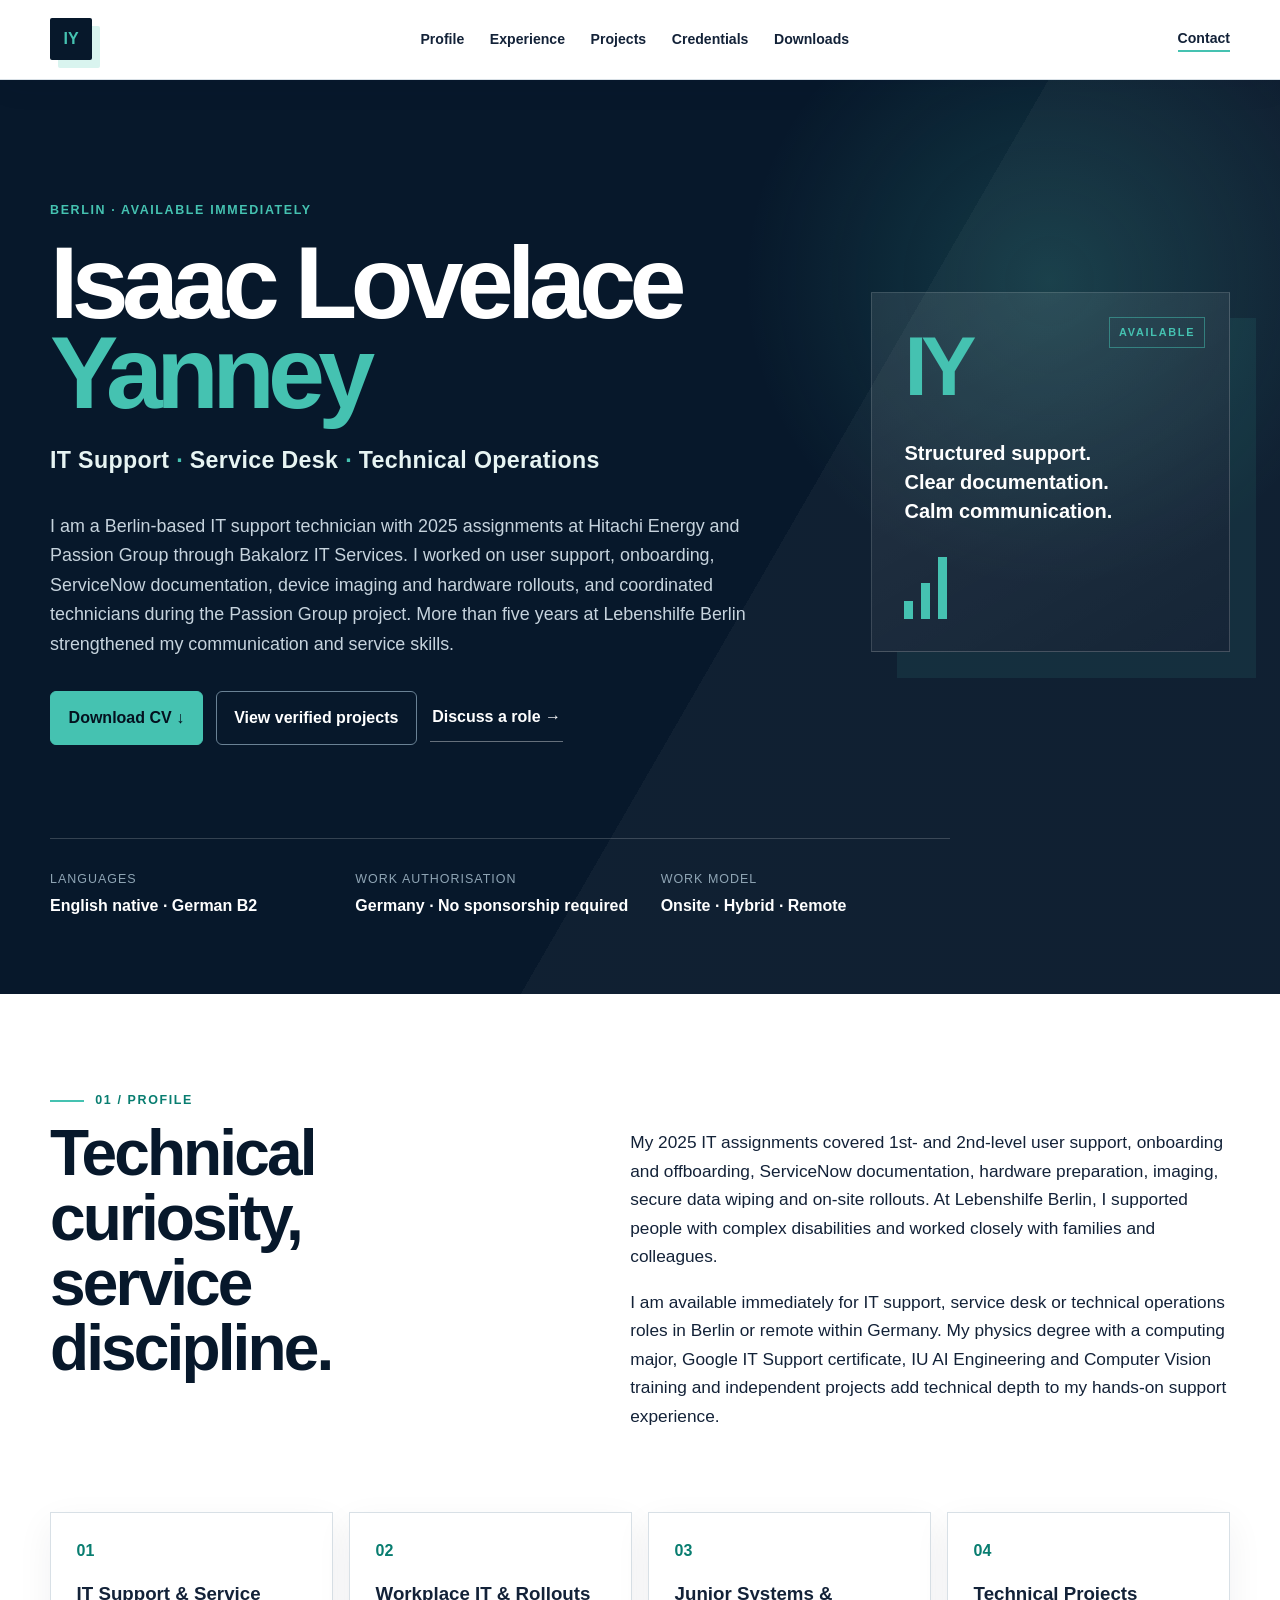
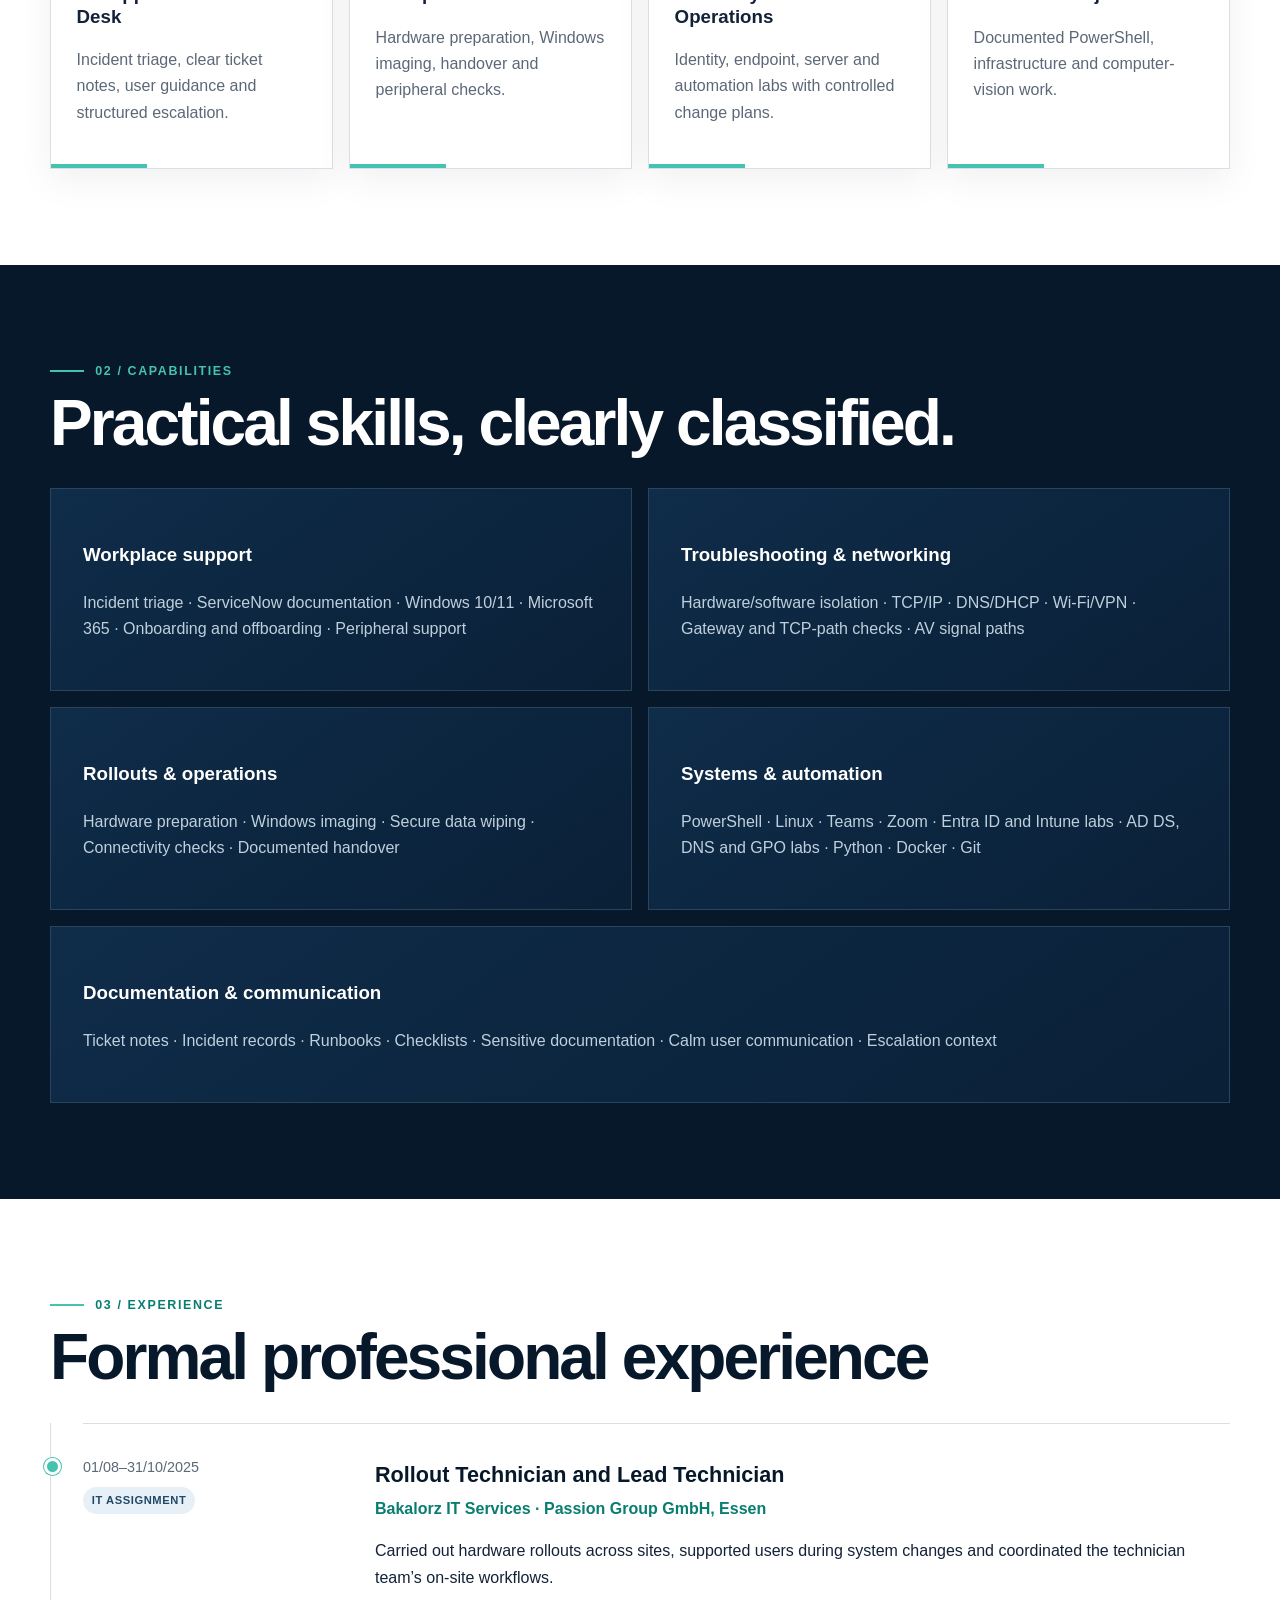
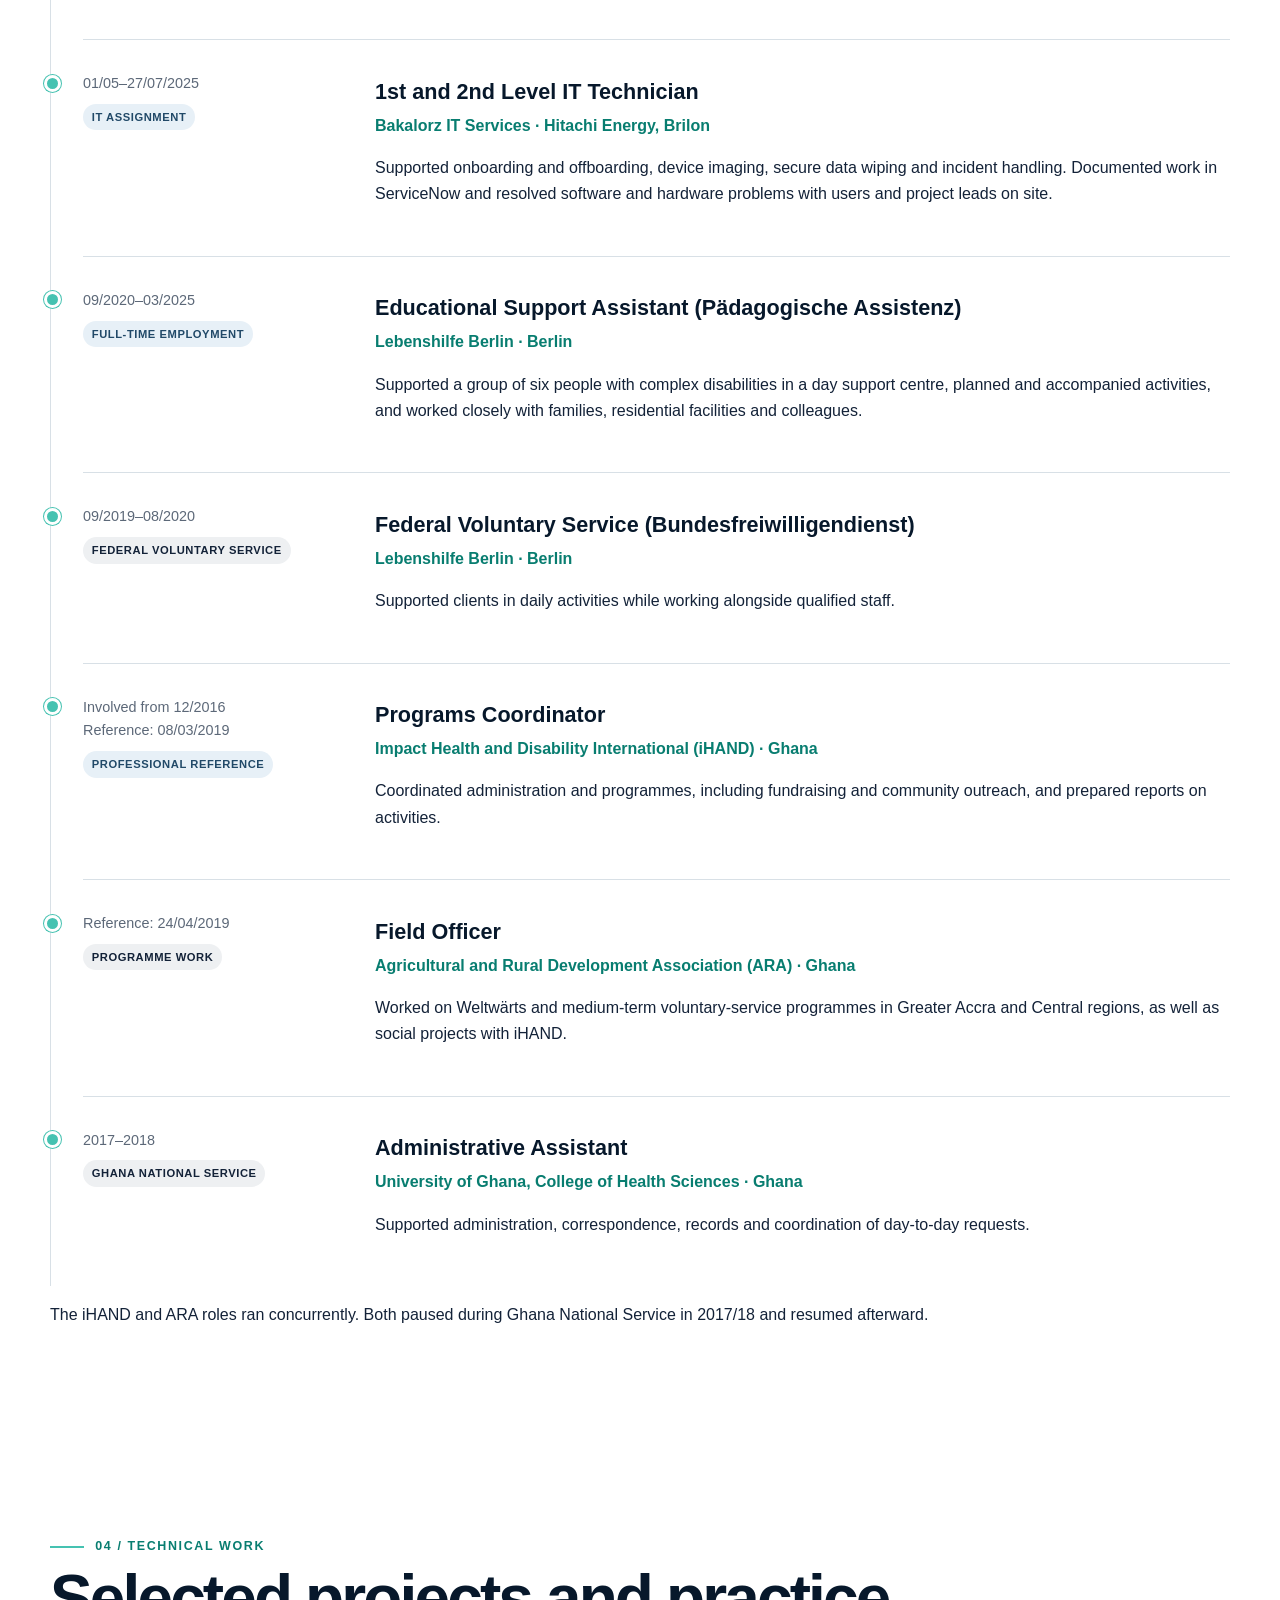
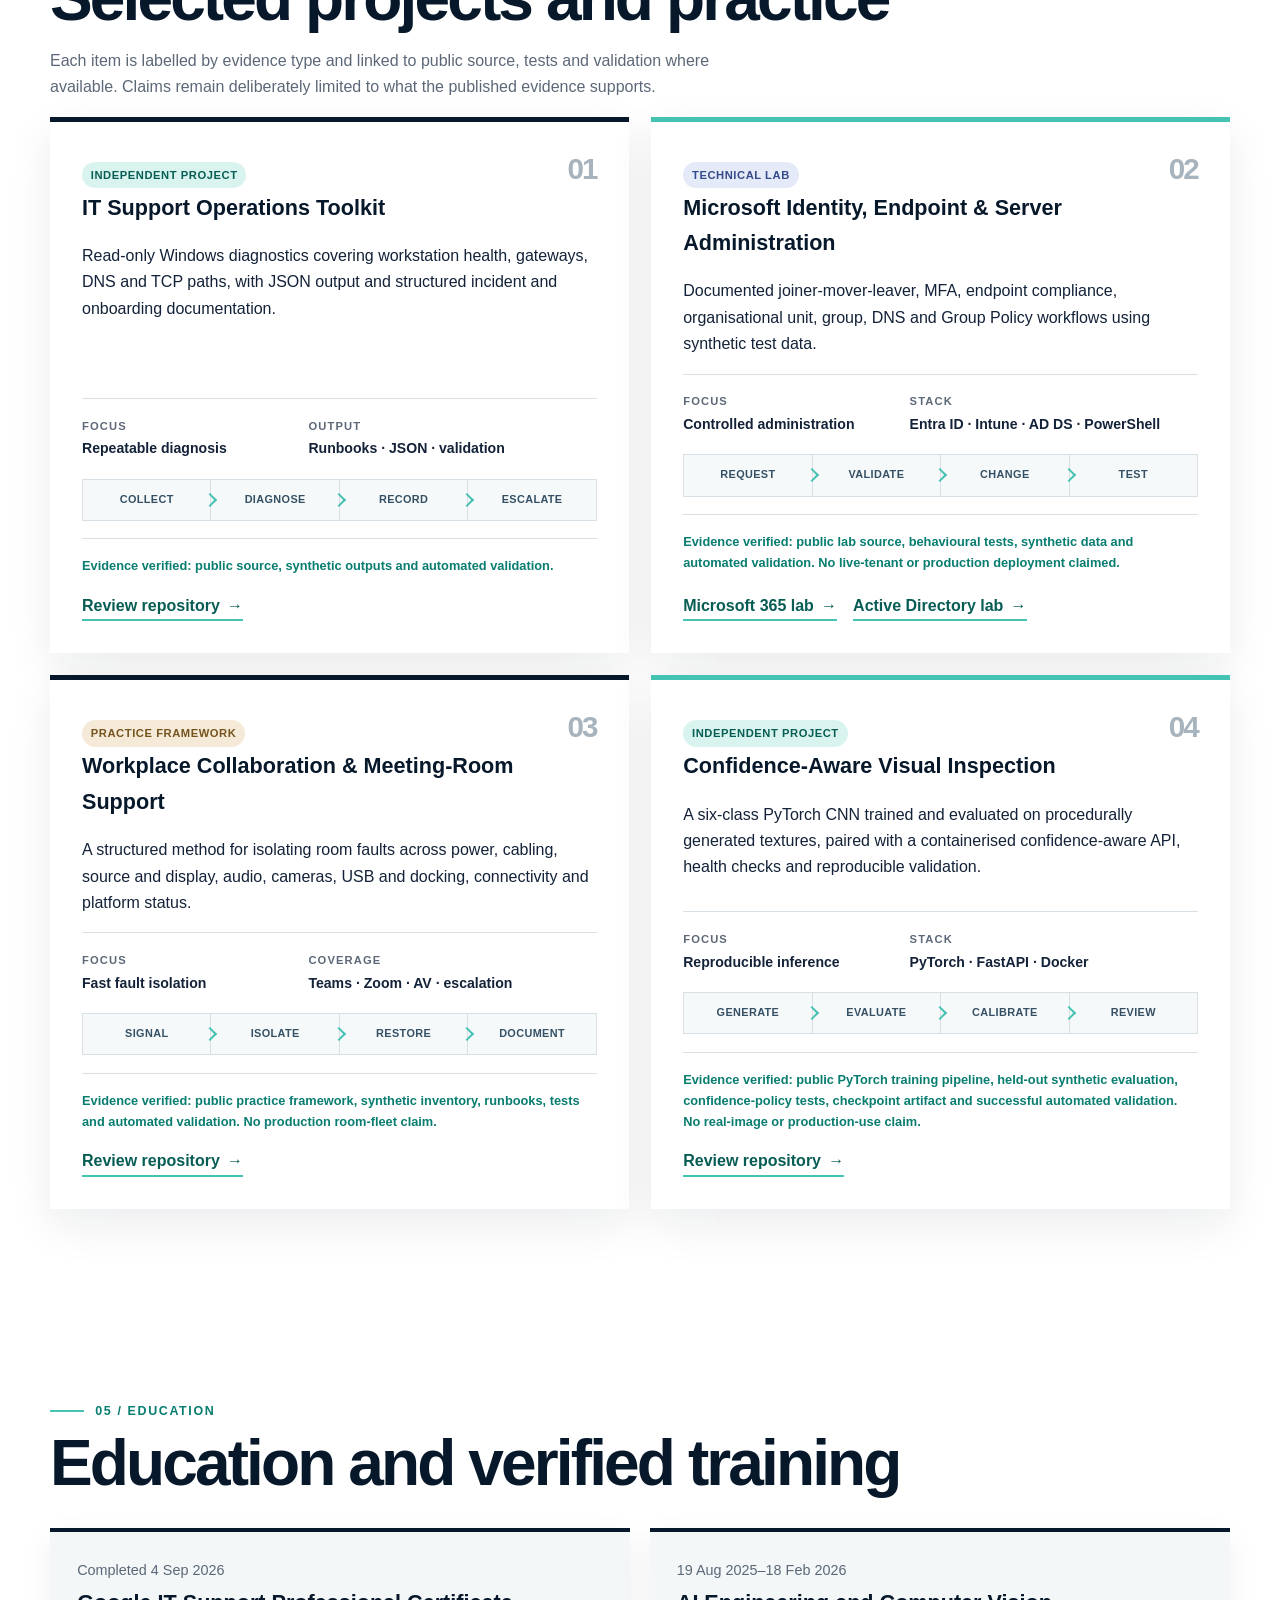
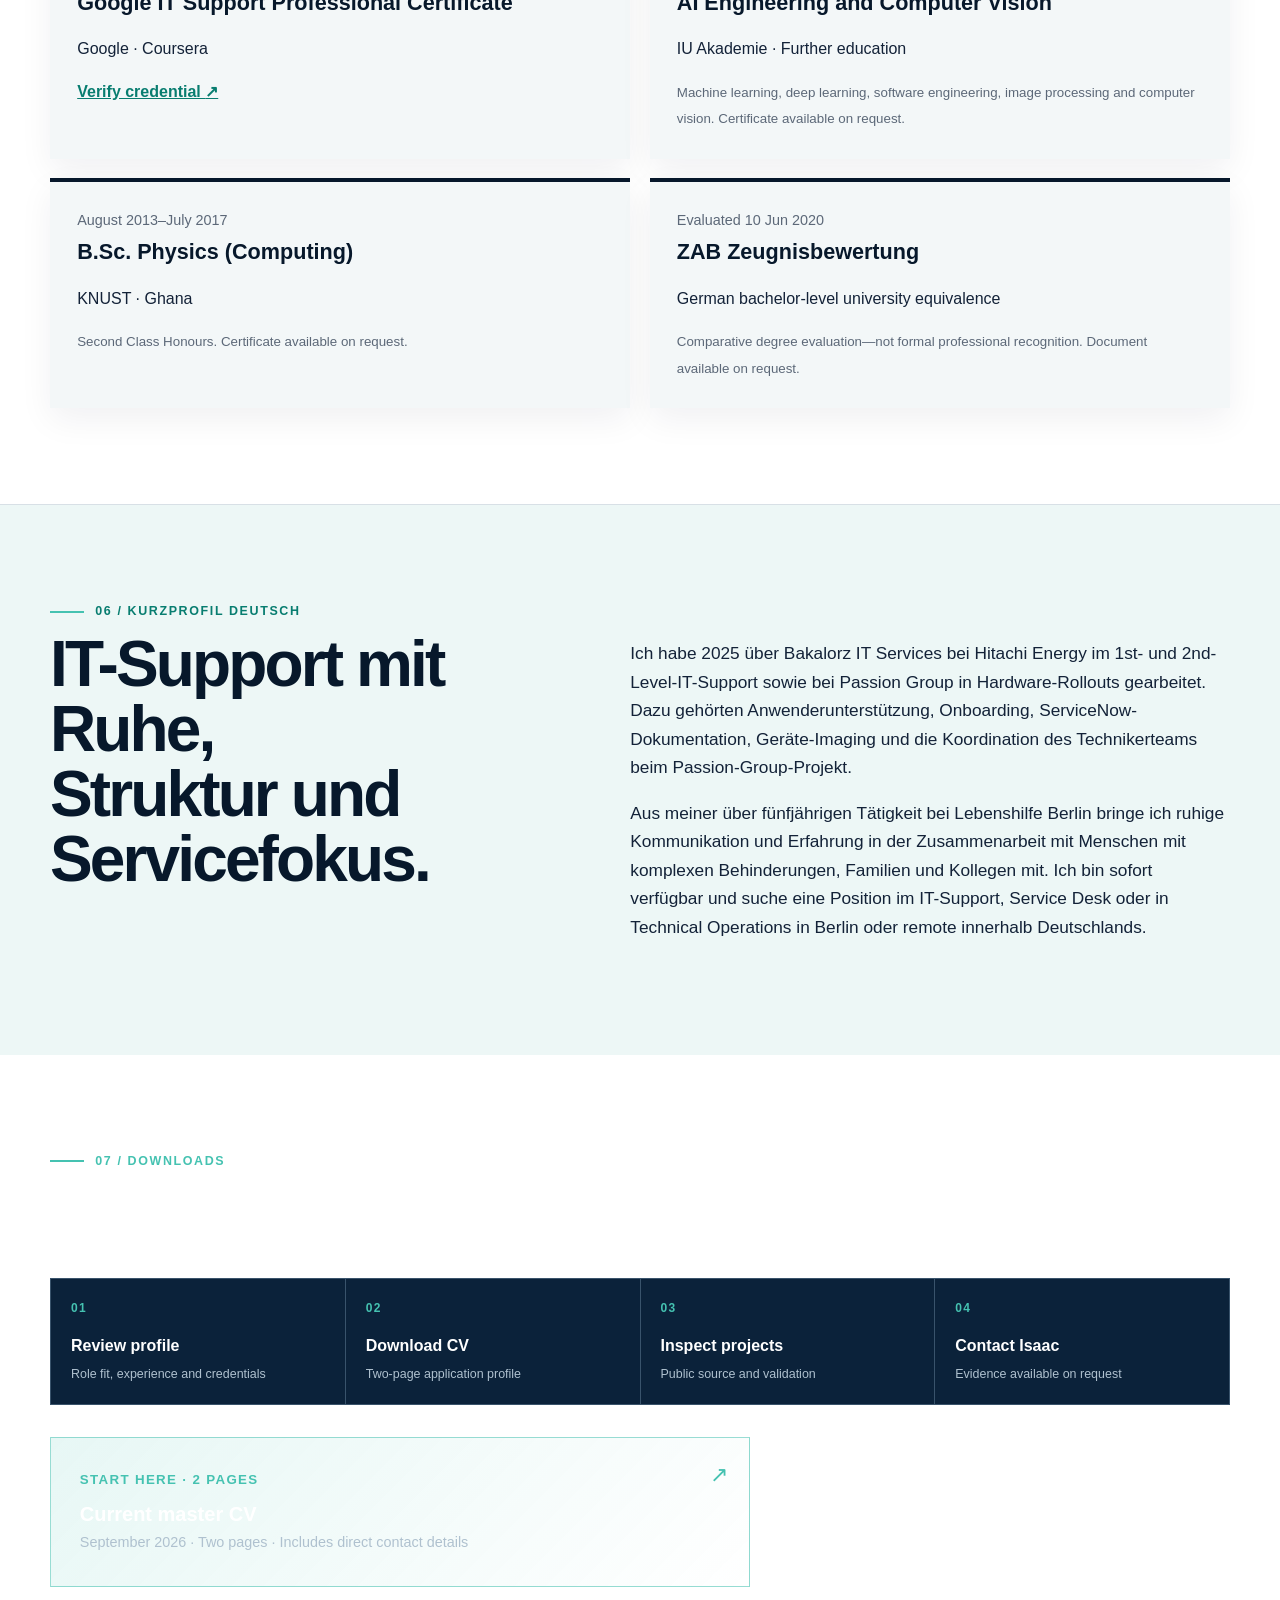
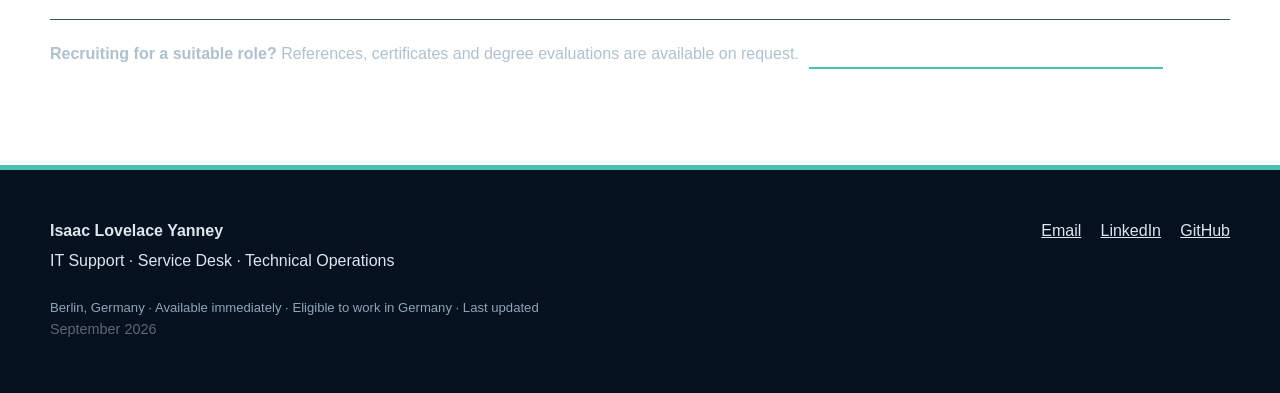
==== commit ead1ad1d: "Update portfolio to September 2026 master CV and verified IT assignments" ====
--- a/index.html
+++ b/index.html
@@ -29,7 +29,7 @@
     <nav aria-label="Main navigation">
       <a href="#profile">Profile</a><a href="#experience">Experience</a><a href="#projects">Projects</a><a href="#credentials">Credentials</a><a href="#downloads">Downloads</a>
     </nav>
-    <a class="contact-link" href="mailto:isaac.yanney@web.de">Contact</a>
+    <a class="contact-link" href="mailto:isaac.yanney23@gmail.com">Contact</a>
     <details class="mobile-menu"><summary aria-label="Open navigation">Menu</summary><nav aria-label="Mobile navigation"><a href="#profile">Profile</a><a href="#experience">Experience</a><a href="#projects">Projects</a><a href="#credentials">Credentials</a><a href="#downloads">Downloads</a></nav></details>
   </header>
 
@@ -38,15 +38,15 @@
       <div class="hero-copy"><div class="eyebrow">Berlin · Available immediately</div>
       <h1>Isaac Lovelace<br><em>Yanney</em></h1>
       <p class="headline">IT Support <span>·</span> Service Desk <span>·</span> Technical Operations</p>
-      <p class="intro">I am a Berlin-based IT support candidate with practical training in service-desk operations, Windows 10/11, Microsoft 365, ServiceNow documentation and PowerShell. More than five years at Lebenshilfe Berlin strengthened my calm communication, careful documentation and ability to turn unclear problems into practical next steps.</p>
-      <div class="actions"><a class="button primary" href="assets/downloads/Isaac_Yanney_Public_CV.pdf" target="_blank" rel="noopener">Download CV <span aria-hidden="true">↓</span></a><a class="button" href="#projects">View verified projects</a><a class="text-link" href="mailto:isaac.yanney@web.de">Discuss a role <span aria-hidden="true">→</span></a></div></div>
+      <p class="intro">I am a Berlin-based IT support technician with 2025 assignments at Hitachi Energy and Passion Group through Bakalorz IT Services. I worked on user support, onboarding, ServiceNow documentation, device imaging and hardware rollouts, and coordinated technicians during the Passion Group project. More than five years at Lebenshilfe Berlin strengthened my communication and service skills.</p>
+      <div class="actions"><a class="button primary" href="assets/downloads/Isaac_Yanney_Public_CV.pdf" target="_blank" rel="noopener">Download CV <span aria-hidden="true">↓</span></a><a class="button" href="#projects">View verified projects</a><a class="text-link" href="mailto:isaac.yanney23@gmail.com">Discuss a role <span aria-hidden="true">→</span></a></div></div>
       <aside class="hero-panel" aria-label="Professional focus"><div class="hero-mark">IY</div><p>Structured support.<br>Clear documentation.<br>Calm communication.</p><div class="signal"><span></span><span></span><span></span></div></aside>
       <dl class="facts"><div><dt>Languages</dt><dd>English native · German B2</dd></div><div><dt>Work authorisation</dt><dd>Germany · No sponsorship required</dd></div><div><dt>Work model</dt><dd>Onsite · Hybrid · Remote</dd></div></dl>
     </section>
 
     <section class="section" id="profile">
       <div class="section-label">01 / Profile</div>
-      <div class="two-col"><h2>Technical curiosity,<br>service discipline.</h2><div><p>My route into IT support builds on two sides of my background. In professional service roles, I learned to stay calm, coordinate priorities, document sensitive matters and explain difficult information clearly. Through guided IT practice, technical labs and independent projects, I developed a structured approach to Windows support, incident documentation, networking, endpoint workflows and deployment tasks.</p><p>I am looking for an IT support, service desk or technical operations role where reliability and user communication matter as much as technical knowledge. My physics and computing degree, Google IT Support certificate and AI Engineering and Computer Vision training add analytical depth; the focus remains practical workplace support.</p></div></div>
+      <div class="two-col"><h2>Technical curiosity,<br>service discipline.</h2><div><p>My 2025 IT assignments covered 1st- and 2nd-level user support, onboarding and offboarding, ServiceNow documentation, hardware preparation, imaging, secure data wiping and on-site rollouts. At Lebenshilfe Berlin, I supported people with complex disabilities and worked closely with families and colleagues.</p><p>I am available immediately for IT support, service desk or technical operations roles in Berlin or remote within Germany. My physics degree with a computing major, Google IT Support certificate, IU AI Engineering and Computer Vision training and independent projects add technical depth to my hands-on support experience.</p></div></div>
       <div class="routes" aria-label="Role focus areas"><article><span>01</span><h3>IT Support & Service Desk</h3><p>Incident triage, clear ticket notes, user guidance and structured escalation.</p></article><article><span>02</span><h3>Workplace IT & Rollouts</h3><p>Hardware preparation, Windows imaging, handover and peripheral checks.</p></article><article><span>03</span><h3>Junior Systems & Operations</h3><p>Identity, endpoint, server and automation labs with controlled change plans.</p></article><article><span>04</span><h3>Technical Projects</h3><p>Documented PowerShell, infrastructure and computer-vision work.</p></article></div>
     </section>
 
@@ -57,8 +57,16 @@
 
     <section class="section" id="experience">
       <div class="section-label">03 / Experience</div><h2>Formal professional experience</h2>
-      <div class="timeline"><article><div><time>09/2020–03/2025</time><span class="tag formal">Formal employment</span></div><div><h3>Educational Support Assistant</h3><p class="org">Lebenshilfe Berlin · Berlin</p><p>Supported clients and colleagues in a demanding service environment, coordinated daily priorities within a multidisciplinary team and maintained accurate digital records for sensitive matters.</p></div></article><article><div><time>09/2019–08/2020</time><span class="tag service">Federal voluntary service</span></div><div><h3>Federal Voluntary Service, Residential Facility</h3><p class="org">Lebenshilfe Berlin · Berlin</p><p>Supported reliable daily operations and coordinated sensitive tasks closely with qualified professionals.</p></div></article><article><div><time>Involved from 12/2016<br>Reference: 08/03/2019</time><span class="tag formal">Professional reference</span></div><div><h3>Programs Coordinator</h3><p class="org">Impact Health and Disability International (iHAND) · Ghana</p><p>Supported administration, programmes, fundraising and community outreach; produced organised reports and coordinated activities with limited supervision.</p></div></article><article><div><time>Reference: 24/04/2019</time><span class="tag service">Voluntary-service support</span></div><div><h3>Field Officer</h3><p class="org">Agricultural and Rural Development Association (ARA) · Ghana</p><p>Supported Greater Accra and Central region activities connected with Weltwärts and medium-term voluntary-service programmes, including collaboration with iHAND.</p></div></article><article><div><time>2017–2018</time><span class="tag service">National service</span></div><div><h3>Ghana National Service</h3><p class="org">University of Ghana, College of Health Sciences · Ghana</p><p>Completed mandatory National Service in an administrative and operational environment.</p></div></article></div>
-      <aside class="training"><div><span class="tag guided">Guided practical training</span><time>Intermittent, 2025–2026</time></div><h3>Guided IT Support & Rollout Practice</h3><p class="org">Bakalorz IT Services · Guided Practical Training and Skills Development</p><p>Completed guided practice in 1st- and 2nd-level support processes, incident triage, ServiceNow documentation, onboarding and offboarding workflows, hardware preparation, Windows imaging, secure data wiping, connectivity checks and documented handover. This was unpaid, intermittent practice—not employment, contracting, freelancing or a client assignment.</p></aside>
+      <div class="timeline">
+        <article><div><time>01/08–31/10/2025</time><span class="tag formal">IT assignment</span></div><div><h3>Rollout Technician and Lead Technician</h3><p class="org">Bakalorz IT Services · Passion Group GmbH, Essen</p><p>Carried out hardware rollouts across sites, supported users during system changes and coordinated the technician team’s on-site workflows.</p></div></article>
+        <article><div><time>01/05–27/07/2025</time><span class="tag formal">IT assignment</span></div><div><h3>1st and 2nd Level IT Technician</h3><p class="org">Bakalorz IT Services · Hitachi Energy, Brilon</p><p>Supported onboarding and offboarding, device imaging, secure data wiping and incident handling. Documented work in ServiceNow and resolved software and hardware problems with users and project leads on site.</p></div></article>
+        <article><div><time>09/2020–03/2025</time><span class="tag formal">Full-time employment</span></div><div><h3>Educational Support Assistant (Pädagogische Assistenz)</h3><p class="org">Lebenshilfe Berlin · Berlin</p><p>Supported a group of six people with complex disabilities in a day support centre, planned and accompanied activities, and worked closely with families, residential facilities and colleagues.</p></div></article>
+        <article><div><time>09/2019–08/2020</time><span class="tag service">Federal voluntary service</span></div><div><h3>Federal Voluntary Service (Bundesfreiwilligendienst)</h3><p class="org">Lebenshilfe Berlin · Berlin</p><p>Supported clients in daily activities while working alongside qualified staff.</p></div></article>
+        <article><div><time>Involved from 12/2016<br>Reference: 08/03/2019</time><span class="tag formal">Professional reference</span></div><div><h3>Programs Coordinator</h3><p class="org">Impact Health and Disability International (iHAND) · Ghana</p><p>Coordinated administration and programmes, including fundraising and community outreach, and prepared reports on activities.</p></div></article>
+        <article><div><time>Reference: 24/04/2019</time><span class="tag service">Programme work</span></div><div><h3>Field Officer</h3><p class="org">Agricultural and Rural Development Association (ARA) · Ghana</p><p>Worked on Weltwärts and medium-term voluntary-service programmes in Greater Accra and Central regions, as well as social projects with iHAND.</p></div></article>
+        <article><div><time>2017–2018</time><span class="tag service">Ghana National Service</span></div><div><h3>Administrative Assistant</h3><p class="org">University of Ghana, College of Health Sciences · Ghana</p><p>Supported administration, correspondence, records and coordination of day-to-day requests.</p></div></article>
+      </div>
+      <p class="experience-note">The iHAND and ARA roles ran concurrently. Both paused during Ghana National Service in 2017/18 and resumed afterward.</p>
     </section>
 
     <section class="section projects" id="projects">
@@ -68,22 +76,22 @@
 
     <section class="section" id="credentials">
       <div class="section-label">05 / Education</div><h2>Education and verified training</h2>
-      <div class="credentials"><article><time>Completed 4 Sep 2026</time><h3>Google IT Support Professional Certificate</h3><p>Google · Coursera</p><a href="https://coursera.org/verify/professional-cert/CYENYPW0XA6W" target="_blank" rel="noopener noreferrer">Verify credential <span aria-hidden="true">↗</span></a></article><article><time>19 Aug 2025–18 Feb 2026</time><h3>AI Engineering and Computer Vision</h3><p>IU Akademie · Further education</p><small>Machine learning, deep learning, software engineering, image processing and computer vision. Certificate available on request.</small></article><article><time>Awarded 1 Jun 2017</time><h3>B.Sc. Physics (Computing)</h3><p>KNUST · Ghana</p><small>Second Class Honours. Certificate available on request.</small></article><article><time>Evaluated 10 Jun 2020</time><h3>ZAB Zeugnisbewertung</h3><p>German bachelor-level university equivalence</p><small>Comparative degree evaluation—not formal professional recognition. Document available on request.</small></article></div>
+      <div class="credentials"><article><time>Completed 4 Sep 2026</time><h3>Google IT Support Professional Certificate</h3><p>Google · Coursera</p><a href="https://coursera.org/verify/professional-cert/CYENYPW0XA6W" target="_blank" rel="noopener noreferrer">Verify credential <span aria-hidden="true">↗</span></a></article><article><time>19 Aug 2025–18 Feb 2026</time><h3>AI Engineering and Computer Vision</h3><p>IU Akademie · Further education</p><small>Machine learning, deep learning, software engineering, image processing and computer vision. Certificate available on request.</small></article><article><time>August 2013–July 2017</time><h3>B.Sc. Physics (Computing)</h3><p>KNUST · Ghana</p><small>Second Class Honours. Certificate available on request.</small></article><article><time>Evaluated 10 Jun 2020</time><h3>ZAB Zeugnisbewertung</h3><p>German bachelor-level university equivalence</p><small>Comparative degree evaluation—not formal professional recognition. Document available on request.</small></article></div>
     </section>
 
     <section class="section german" lang="de" id="deutsch">
-      <div class="section-label">06 / Kurzprofil Deutsch</div><div class="two-col"><h2>IT-Support mit Ruhe,<br>Struktur und Servicefokus.</h2><div><p>Ich orientiere mich beruflich in Richtung IT-Support, Service Desk und Technical Operations. Durch angeleitete praktische Übungen, technische Labs und eigene Projekte habe ich Kenntnisse in Windows-Support, Microsoft 365, Fehleranalyse, Ticketdokumentation, Netzwerken und Rollout-Abläufen aufgebaut.</p><p>Aus meiner langjährigen Tätigkeit bei Lebenshilfe Berlin bringe ich ruhige Kommunikation, Verantwortungsbewusstsein, sorgfältige Dokumentation und Erfahrung im Umgang mit sensiblen Situationen mit. Ich suche eine Einstiegsposition in Berlin oder eine passende hybride beziehungsweise remote Tätigkeit.</p></div></div>
+      <div class="section-label">06 / Kurzprofil Deutsch</div><div class="two-col"><h2>IT-Support mit Ruhe,<br>Struktur und Servicefokus.</h2><div><p>Ich habe 2025 über Bakalorz IT Services bei Hitachi Energy im 1st- und 2nd-Level-IT-Support sowie bei Passion Group in Hardware-Rollouts gearbeitet. Dazu gehörten Anwenderunterstützung, Onboarding, ServiceNow-Dokumentation, Geräte-Imaging und die Koordination des Technikerteams beim Passion-Group-Projekt.</p><p>Aus meiner über fünfjährigen Tätigkeit bei Lebenshilfe Berlin bringe ich ruhige Kommunikation und Erfahrung in der Zusammenarbeit mit Menschen mit komplexen Behinderungen, Familien und Kollegen mit. Ich bin sofort verfügbar und suche eine Position im IT-Support, Service Desk oder in Technical Operations in Berlin oder remote innerhalb Deutschlands.</p></div></div>
     </section>
 
     <section class="section downloads" id="downloads">
       <div class="section-label">07 / Downloads</div><h2>Recruiter-ready documents</h2>
       <ol class="recruiter-path" aria-label="Recommended recruiter review path"><li><span>01</span><strong>Review profile</strong><small>Role fit, experience and credentials</small></li><li><span>02</span><strong>Download CV</strong><small>Two-page application profile</small></li><li><span>03</span><strong>Inspect projects</strong><small>Public source and validation</small></li><li><span>04</span><strong>Contact Isaac</strong><small>Evidence available on request</small></li></ol>
-      <div class="download-grid current-documents"><a class="featured-download" href="assets/downloads/Isaac_Yanney_Public_CV.pdf" target="_blank" rel="noopener"><small>Start here · 2 pages</small><strong>Premium Public CV</strong><span>Current recruiter-ready profile without a public phone number</span></a><a href="assets/downloads/Isaac_Yanney_Technical_Appendix.pdf" target="_blank" rel="noopener"><strong>Technical Appendix</strong><span>4 pages · Project methods and verified evidence boundaries</span></a><a href="assets/downloads/Isaac_Yanney_Kurzprofil_IT_Support_DE.pdf" target="_blank" rel="noopener"><strong>Lebenslauf Deutsch</strong><span>2 pages · Premium German application CV</span></a></div>
-      <p class="evidence-request"><strong>Recruiting for a suitable role?</strong> References, certificates and degree evaluations are available on request. <a href="mailto:isaac.yanney@web.de?subject=Recruitment%20enquiry%20-%20Isaac%20Lovelace%20Yanney">Request documents or arrange an interview <span aria-hidden="true">→</span></a></p>
+      <div class="download-grid current-documents"><a class="featured-download" href="assets/downloads/Isaac_Yanney_Public_CV.pdf" target="_blank" rel="noopener"><small>Start here · 2 pages</small><strong>Current master CV</strong><span>September 2026 · Two pages · Includes direct contact details</span></a></div>
+      <p class="evidence-request"><strong>Recruiting for a suitable role?</strong> References, certificates and degree evaluations are available on request. <a href="mailto:isaac.yanney23@gmail.com?subject=Recruitment%20enquiry%20-%20Isaac%20Lovelace%20Yanney">Request documents or arrange an interview <span aria-hidden="true">→</span></a></p>
     </section>
   </main>
-  <footer><div><strong>Isaac Lovelace Yanney</strong><p>IT Support · Service Desk · Technical Operations</p></div><div class="footer-links"><a href="mailto:isaac.yanney@web.de">Email</a><a href="https://linkedin.com/in/isaac-lovelace-yanney" rel="me">LinkedIn</a><a href="https://github.com/isaacyanney" rel="me">GitHub</a></div><p class="fine">Berlin, Germany · Available immediately · Eligible to work in Germany · Last updated <time datetime="2026-09">September 2026</time></p></footer>
-  <script type="application/ld+json">{"@context":"https://schema.org","@type":"Person","name":"Isaac Lovelace Yanney","url":"https://isaacyanney.github.io/","jobTitle":"IT Support and Technical Operations Professional","homeLocation":{"@type":"Place","name":"Berlin, Germany"},"email":"mailto:isaac.yanney@web.de","sameAs":["https://linkedin.com/in/isaac-lovelace-yanney","https://github.com/isaacyanney"],"alumniOf":{"@type":"CollegeOrUniversity","name":"Kwame Nkrumah University of Science and Technology"},"knowsAbout":["IT support","Service desk","Windows","Microsoft 365","Technical operations","PowerShell","Computer networking"]}</script>
+  <footer><div><strong>Isaac Lovelace Yanney</strong><p>IT Support · Service Desk · Technical Operations</p></div><div class="footer-links"><a href="mailto:isaac.yanney23@gmail.com">Email</a><a href="https://linkedin.com/in/isaac-lovelace-yanney" rel="me">LinkedIn</a><a href="https://github.com/isaacyanney" rel="me">GitHub</a></div><p class="fine">Berlin, Germany · Available immediately · Eligible to work in Germany · Last updated <time datetime="2026-09">September 2026</time></p></footer>
+  <script type="application/ld+json">{"@context":"https://schema.org","@type":"Person","name":"Isaac Lovelace Yanney","url":"https://isaacyanney.github.io/","jobTitle":"IT Support and Technical Operations Professional","homeLocation":{"@type":"Place","name":"Berlin, Germany"},"email":"mailto:isaac.yanney23@gmail.com","sameAs":["https://linkedin.com/in/isaac-lovelace-yanney","https://github.com/isaacyanney"],"alumniOf":{"@type":"CollegeOrUniversity","name":"Kwame Nkrumah University of Science and Technology"},"knowsAbout":["IT support","Service desk","Windows","Microsoft 365","Technical operations","PowerShell","Computer networking"]}</script>
   <script>
     document.querySelectorAll('a[href^="https://"]').forEach(function(link){link.target='_blank';link.rel='noopener noreferrer';});
     var flows=[['Collect','Diagnose','Record','Escalate'],['Request','Validate','Change','Test'],['Signal','Isolate','Restore','Document'],['Generate','Evaluate','Calibrate','Review']];
--- a/assets/style.css
+++ b/assets/style.css
@@ -39,6 +39,6 @@
 
 .evidence-flow{display:grid;grid-template-columns:repeat(4,1fr);gap:1px;margin:1.25rem 0 0;padding:1px;background:var(--line)}.evidence-flow span{position:relative;padding:.7rem .45rem;background:#f5f9fa;color:#355064;font-size:.68rem;font-weight:800;text-align:center;text-transform:uppercase;letter-spacing:.035em}.evidence-flow span:not(:last-child):after{content:"";position:absolute;right:-5px;top:50%;z-index:1;width:8px;height:8px;border-top:2px solid var(--teal);border-right:2px solid var(--teal);transform:translateY(-50%) rotate(45deg)}
 @media(max-width:420px){.evidence-flow{grid-template-columns:repeat(2,1fr)}.evidence-flow span:nth-child(2):after{display:none}}
-.downloads .current-documents{grid-template-columns:repeat(3,1fr)}
+.downloads .current-documents{grid-template-columns:minmax(0,700px)}
 .downloads .current-documents a,.downloads .current-documents .featured-download{grid-column:auto;min-height:160px}
 @media(max-width:800px){.downloads .current-documents{grid-template-columns:1fr}.downloads .current-documents a,.downloads .current-documents .featured-download{min-height:0}.project-grid article{padding:1.35rem}.project-head{align-items:center}.project-detail{gap:.55rem;padding-top:.85rem}.evidence-flow{margin-top:1rem}.project-grid h3{font-size:1.2rem}.project-grid article>p{margin:.65rem 0}.evidence-request strong{display:block;color:#fff;margin-bottom:.25rem}}
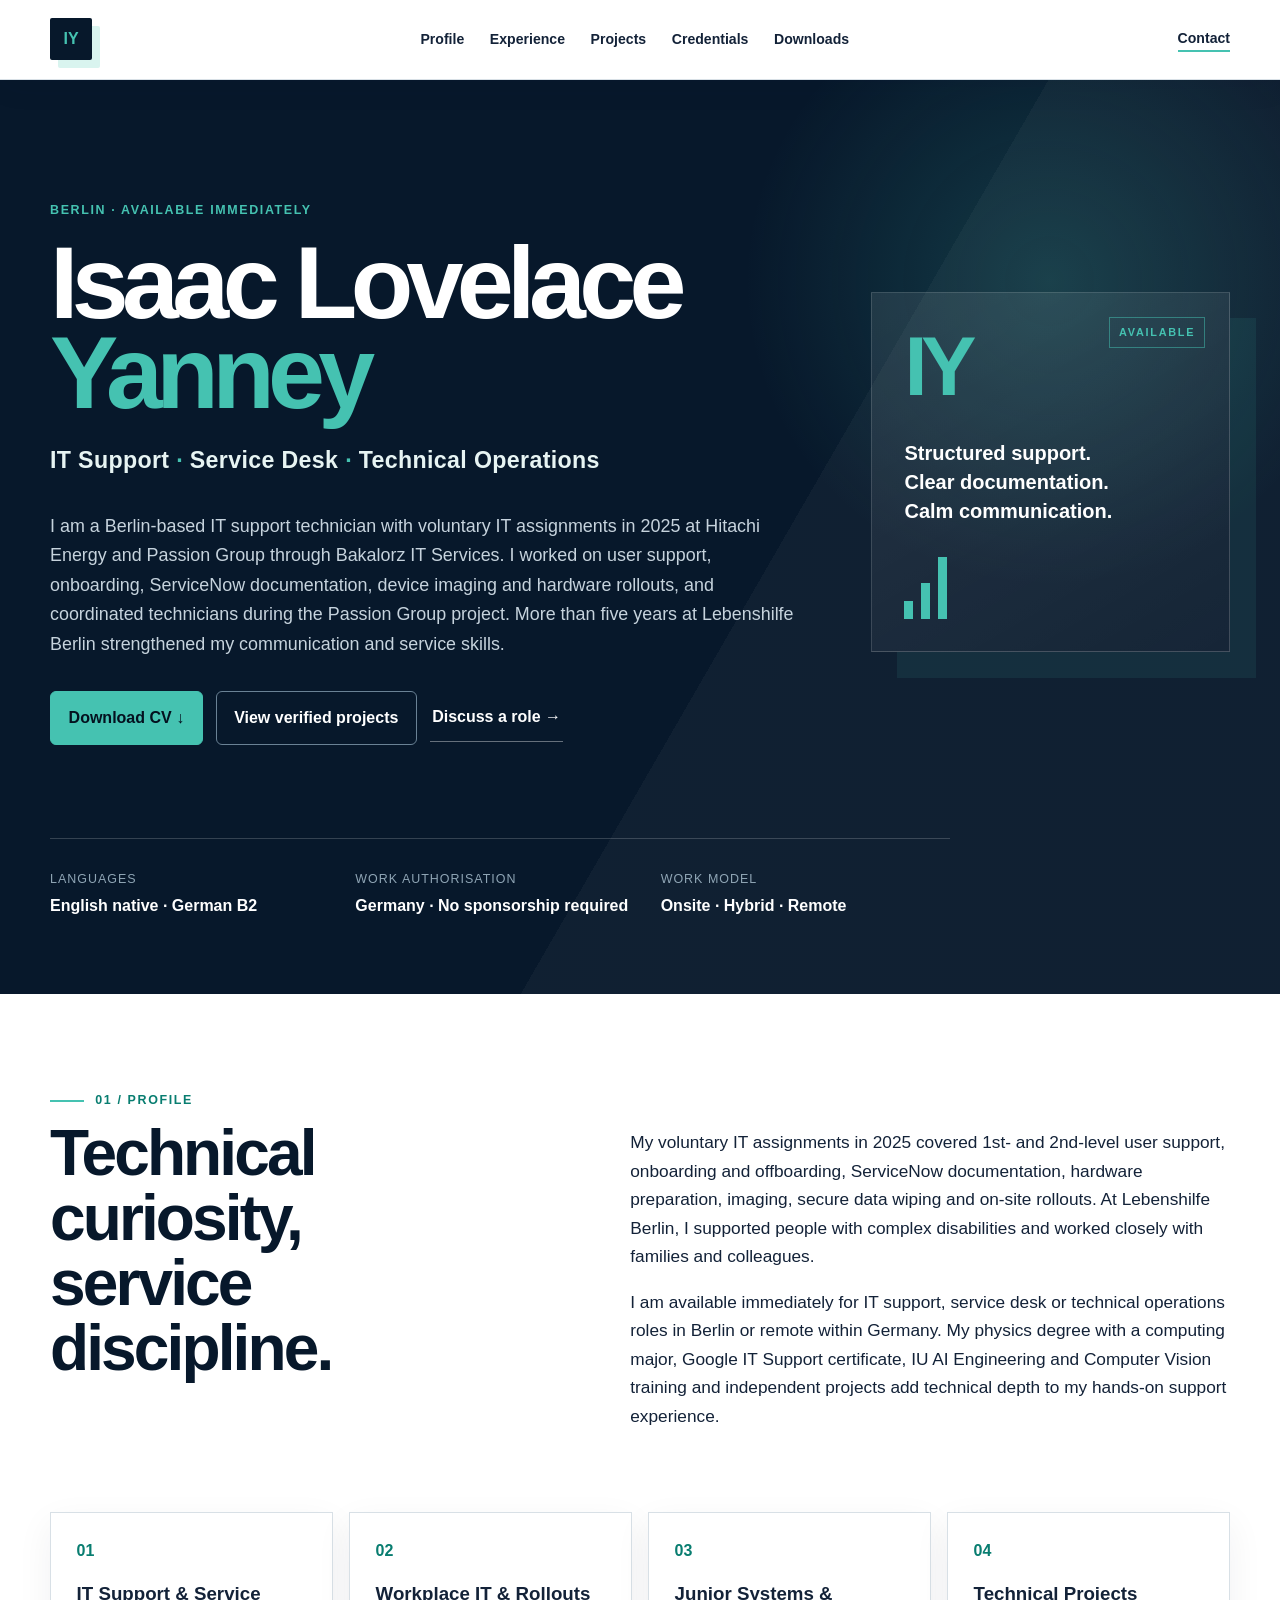
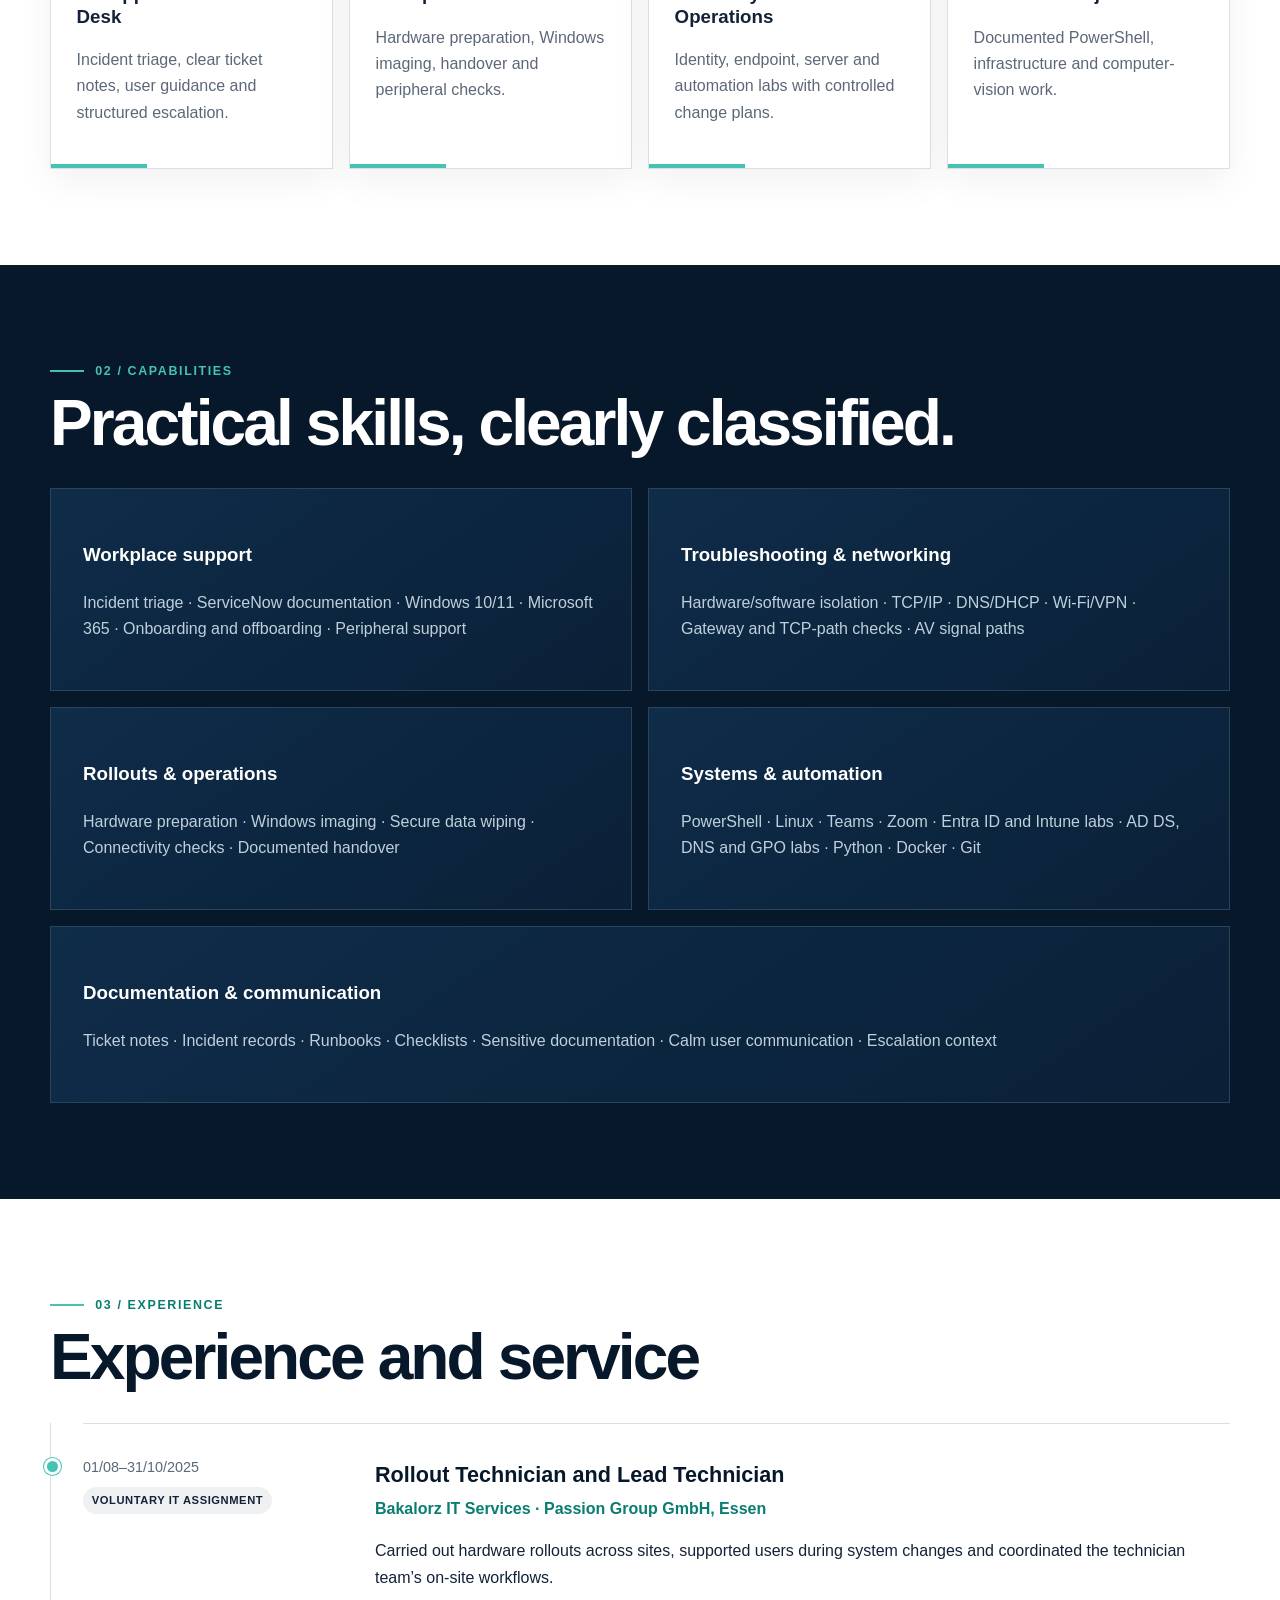
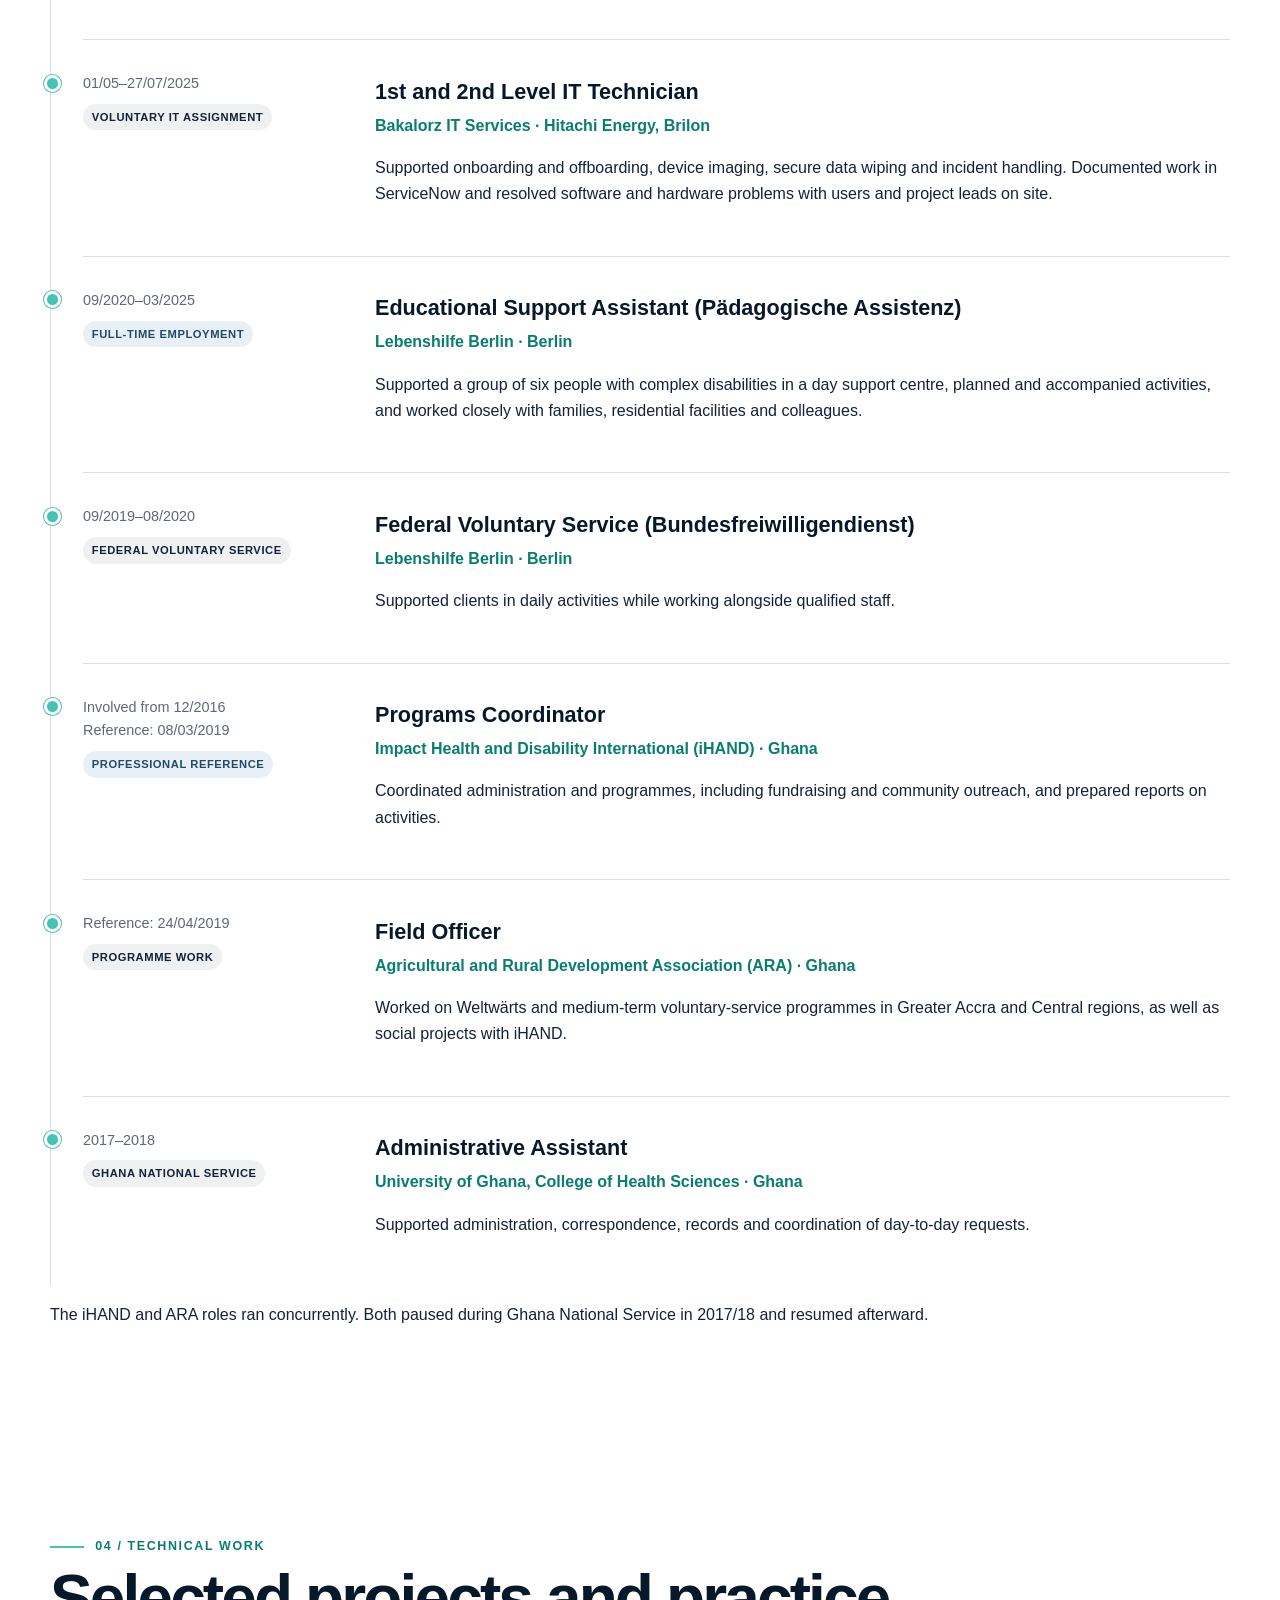
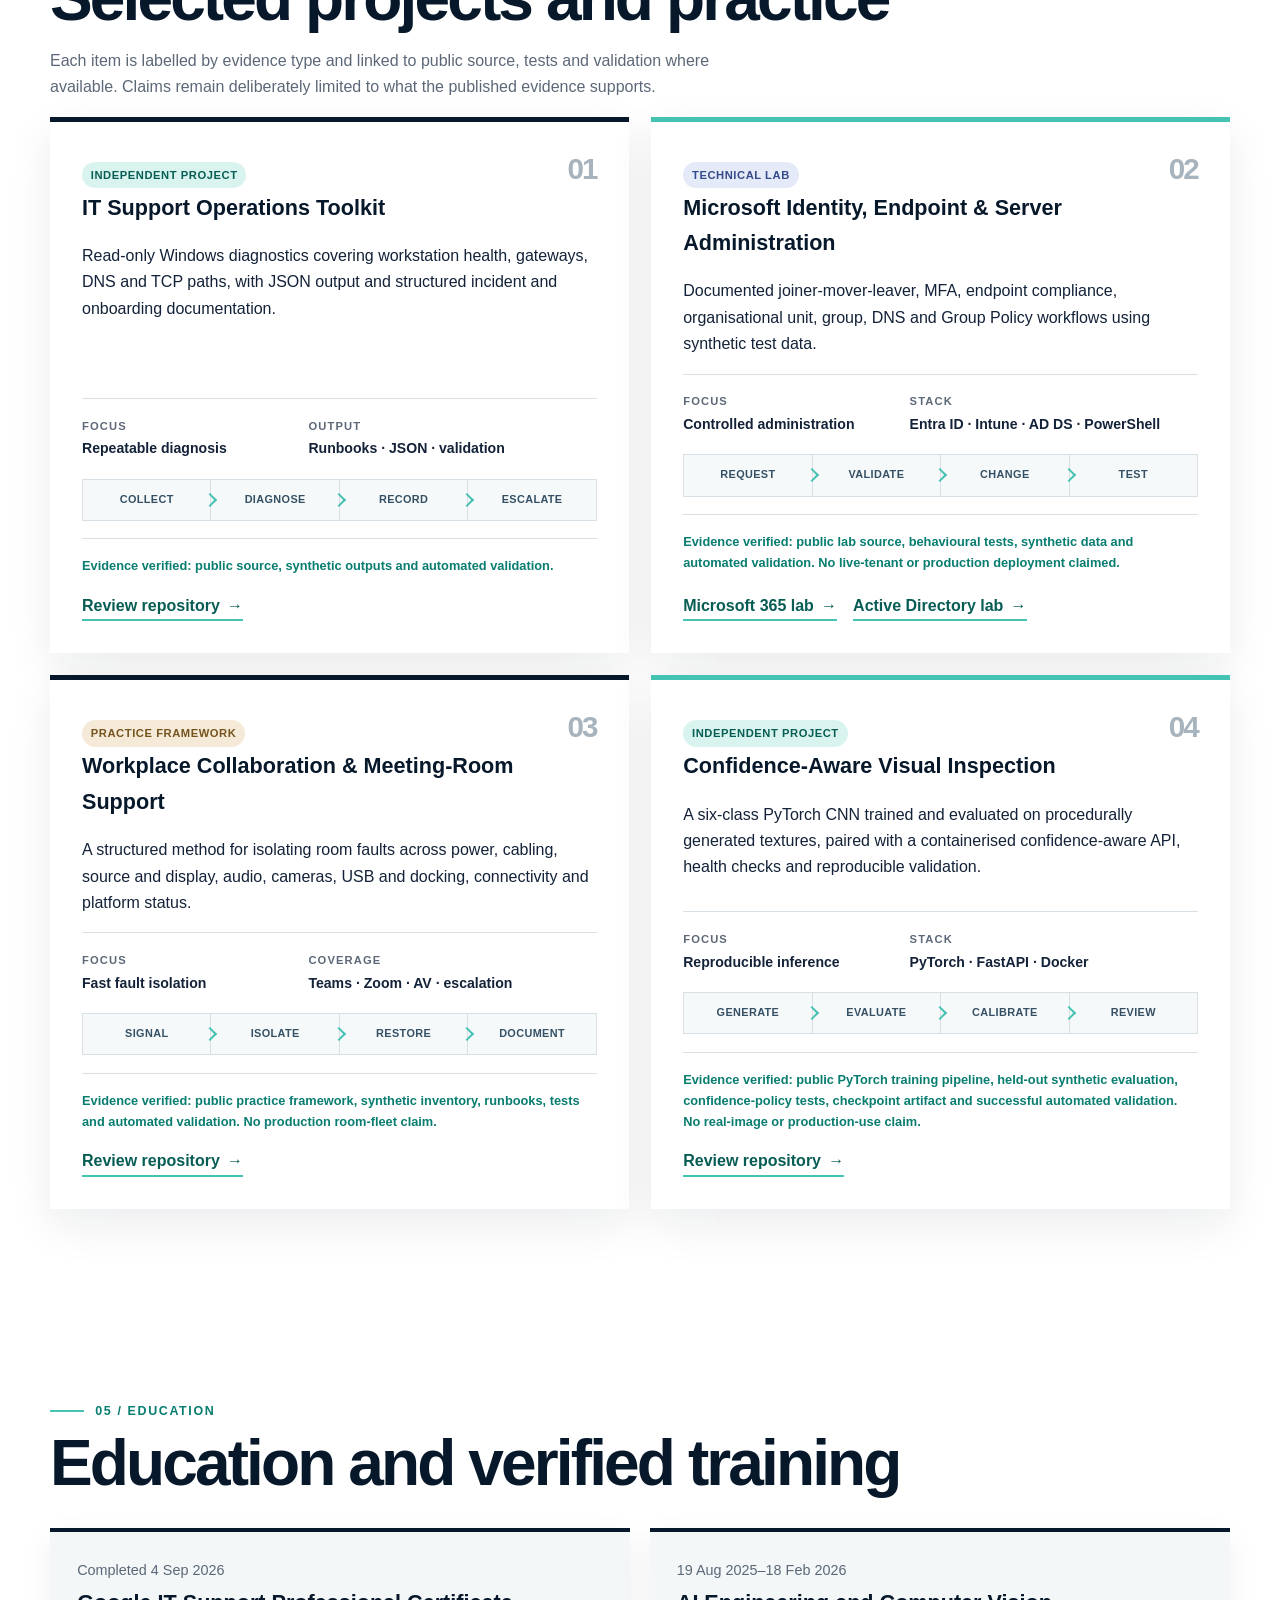
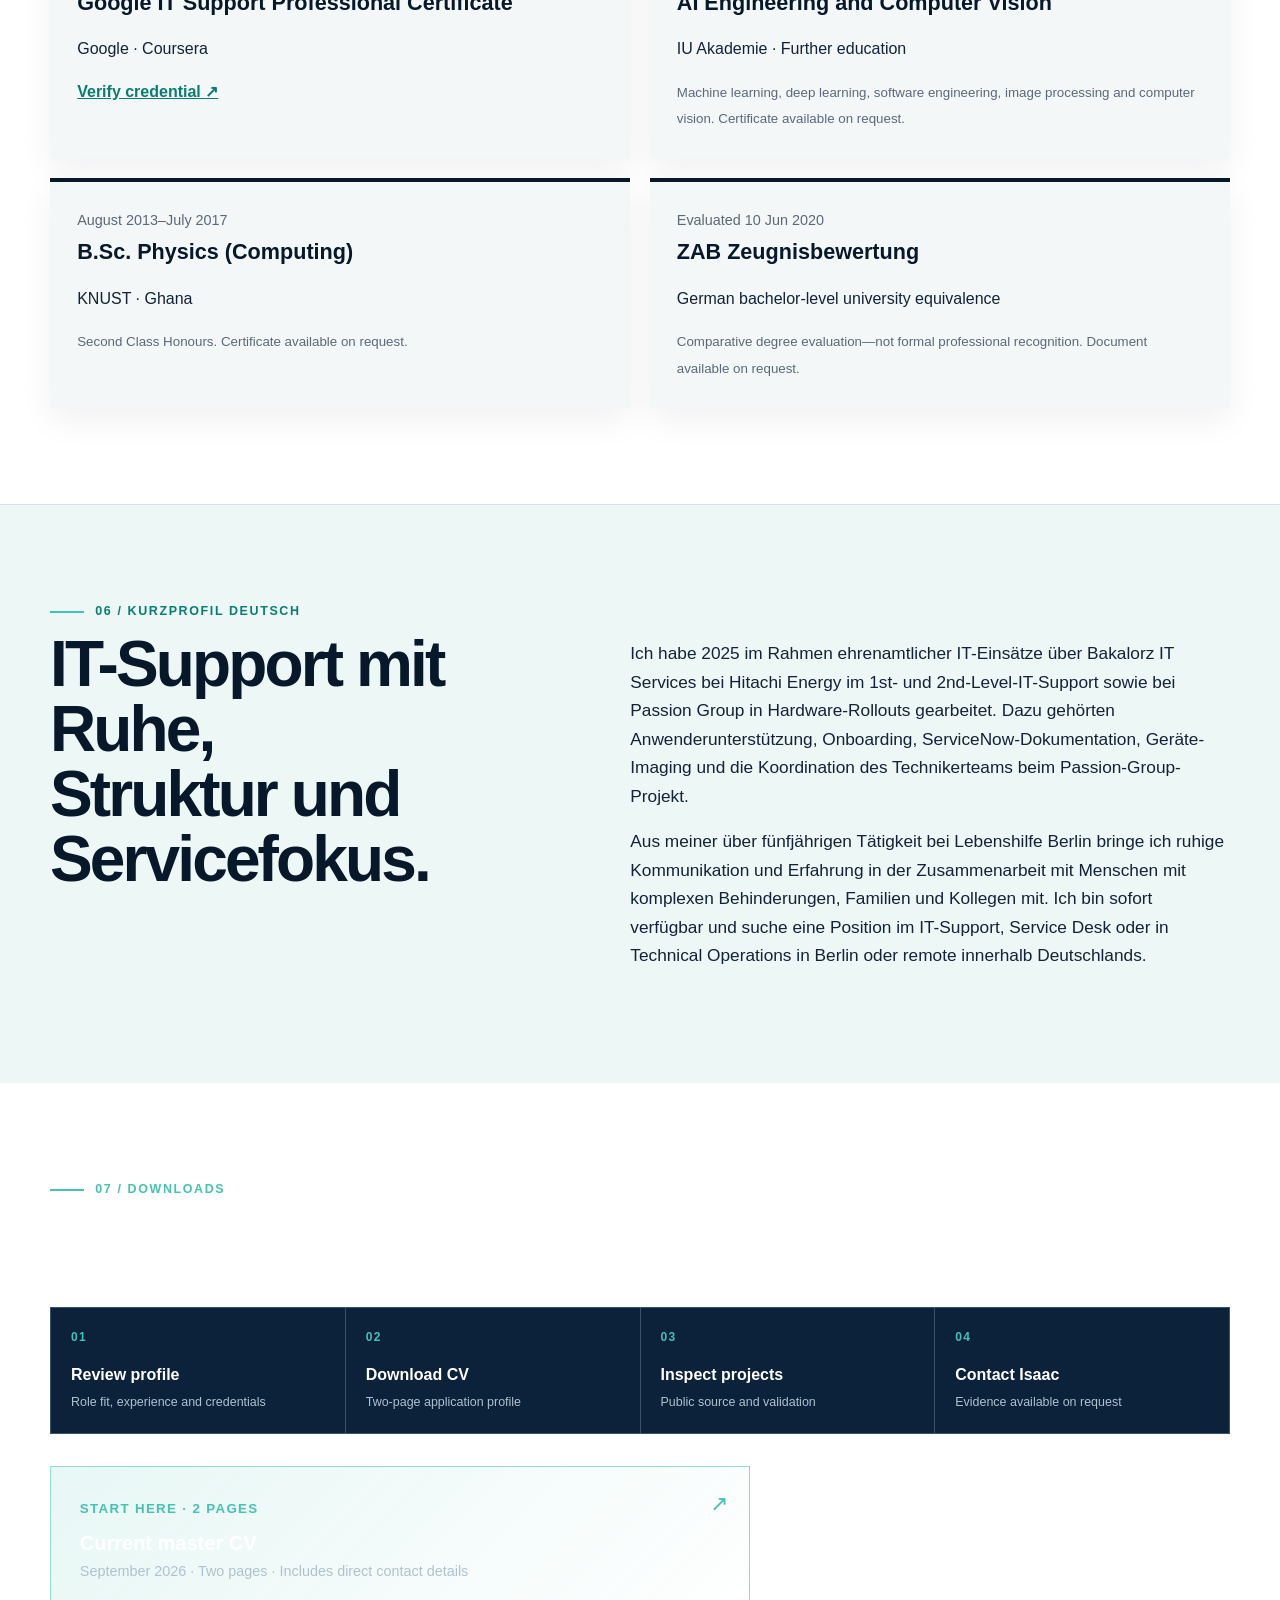
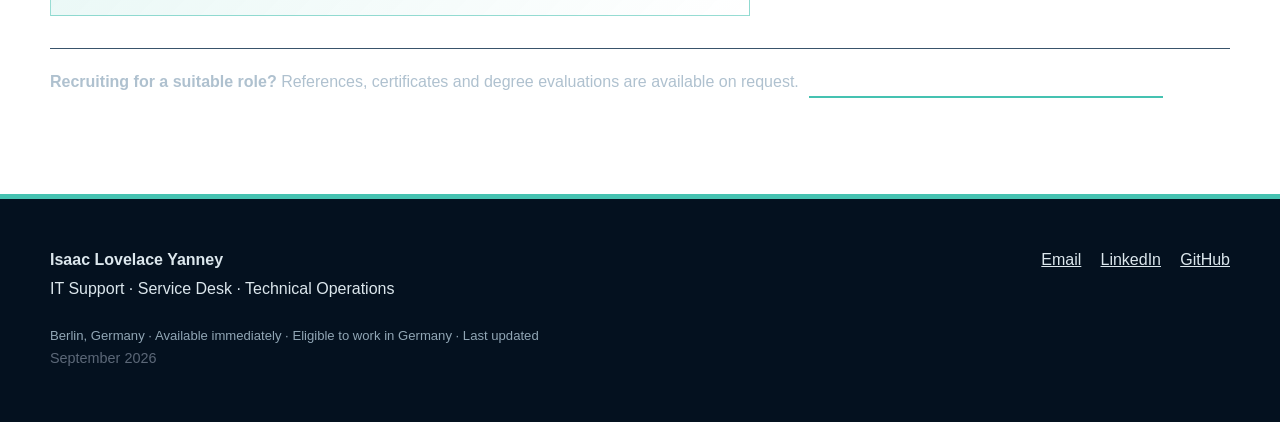
==== commit 63623c9f: "Clarify voluntary 2025 IT assignments and experience section" ====
--- a/index.html
+++ b/index.html
@@ -38,7 +38,7 @@
       <div class="hero-copy"><div class="eyebrow">Berlin · Available immediately</div>
       <h1>Isaac Lovelace<br><em>Yanney</em></h1>
       <p class="headline">IT Support <span>·</span> Service Desk <span>·</span> Technical Operations</p>
-      <p class="intro">I am a Berlin-based IT support technician with 2025 assignments at Hitachi Energy and Passion Group through Bakalorz IT Services. I worked on user support, onboarding, ServiceNow documentation, device imaging and hardware rollouts, and coordinated technicians during the Passion Group project. More than five years at Lebenshilfe Berlin strengthened my communication and service skills.</p>
+      <p class="intro">I am a Berlin-based IT support technician with voluntary IT assignments in 2025 at Hitachi Energy and Passion Group through Bakalorz IT Services. I worked on user support, onboarding, ServiceNow documentation, device imaging and hardware rollouts, and coordinated technicians during the Passion Group project. More than five years at Lebenshilfe Berlin strengthened my communication and service skills.</p>
       <div class="actions"><a class="button primary" href="assets/downloads/Isaac_Yanney_Public_CV.pdf" target="_blank" rel="noopener">Download CV <span aria-hidden="true">↓</span></a><a class="button" href="#projects">View verified projects</a><a class="text-link" href="mailto:isaac.yanney23@gmail.com">Discuss a role <span aria-hidden="true">→</span></a></div></div>
       <aside class="hero-panel" aria-label="Professional focus"><div class="hero-mark">IY</div><p>Structured support.<br>Clear documentation.<br>Calm communication.</p><div class="signal"><span></span><span></span><span></span></div></aside>
       <dl class="facts"><div><dt>Languages</dt><dd>English native · German B2</dd></div><div><dt>Work authorisation</dt><dd>Germany · No sponsorship required</dd></div><div><dt>Work model</dt><dd>Onsite · Hybrid · Remote</dd></div></dl>
@@ -46,7 +46,7 @@
 
     <section class="section" id="profile">
       <div class="section-label">01 / Profile</div>
-      <div class="two-col"><h2>Technical curiosity,<br>service discipline.</h2><div><p>My 2025 IT assignments covered 1st- and 2nd-level user support, onboarding and offboarding, ServiceNow documentation, hardware preparation, imaging, secure data wiping and on-site rollouts. At Lebenshilfe Berlin, I supported people with complex disabilities and worked closely with families and colleagues.</p><p>I am available immediately for IT support, service desk or technical operations roles in Berlin or remote within Germany. My physics degree with a computing major, Google IT Support certificate, IU AI Engineering and Computer Vision training and independent projects add technical depth to my hands-on support experience.</p></div></div>
+      <div class="two-col"><h2>Technical curiosity,<br>service discipline.</h2><div><p>My voluntary IT assignments in 2025 covered 1st- and 2nd-level user support, onboarding and offboarding, ServiceNow documentation, hardware preparation, imaging, secure data wiping and on-site rollouts. At Lebenshilfe Berlin, I supported people with complex disabilities and worked closely with families and colleagues.</p><p>I am available immediately for IT support, service desk or technical operations roles in Berlin or remote within Germany. My physics degree with a computing major, Google IT Support certificate, IU AI Engineering and Computer Vision training and independent projects add technical depth to my hands-on support experience.</p></div></div>
       <div class="routes" aria-label="Role focus areas"><article><span>01</span><h3>IT Support & Service Desk</h3><p>Incident triage, clear ticket notes, user guidance and structured escalation.</p></article><article><span>02</span><h3>Workplace IT & Rollouts</h3><p>Hardware preparation, Windows imaging, handover and peripheral checks.</p></article><article><span>03</span><h3>Junior Systems & Operations</h3><p>Identity, endpoint, server and automation labs with controlled change plans.</p></article><article><span>04</span><h3>Technical Projects</h3><p>Documented PowerShell, infrastructure and computer-vision work.</p></article></div>
     </section>
 
@@ -56,10 +56,10 @@
     </section>
 
     <section class="section" id="experience">
-      <div class="section-label">03 / Experience</div><h2>Formal professional experience</h2>
+      <div class="section-label">03 / Experience</div><h2>Experience and service</h2>
       <div class="timeline">
-        <article><div><time>01/08–31/10/2025</time><span class="tag formal">IT assignment</span></div><div><h3>Rollout Technician and Lead Technician</h3><p class="org">Bakalorz IT Services · Passion Group GmbH, Essen</p><p>Carried out hardware rollouts across sites, supported users during system changes and coordinated the technician team’s on-site workflows.</p></div></article>
-        <article><div><time>01/05–27/07/2025</time><span class="tag formal">IT assignment</span></div><div><h3>1st and 2nd Level IT Technician</h3><p class="org">Bakalorz IT Services · Hitachi Energy, Brilon</p><p>Supported onboarding and offboarding, device imaging, secure data wiping and incident handling. Documented work in ServiceNow and resolved software and hardware problems with users and project leads on site.</p></div></article>
+        <article><div><time>01/08–31/10/2025</time><span class="tag service">Voluntary IT assignment</span></div><div><h3>Rollout Technician and Lead Technician</h3><p class="org">Bakalorz IT Services · Passion Group GmbH, Essen</p><p>Carried out hardware rollouts across sites, supported users during system changes and coordinated the technician team’s on-site workflows.</p></div></article>
+        <article><div><time>01/05–27/07/2025</time><span class="tag service">Voluntary IT assignment</span></div><div><h3>1st and 2nd Level IT Technician</h3><p class="org">Bakalorz IT Services · Hitachi Energy, Brilon</p><p>Supported onboarding and offboarding, device imaging, secure data wiping and incident handling. Documented work in ServiceNow and resolved software and hardware problems with users and project leads on site.</p></div></article>
         <article><div><time>09/2020–03/2025</time><span class="tag formal">Full-time employment</span></div><div><h3>Educational Support Assistant (Pädagogische Assistenz)</h3><p class="org">Lebenshilfe Berlin · Berlin</p><p>Supported a group of six people with complex disabilities in a day support centre, planned and accompanied activities, and worked closely with families, residential facilities and colleagues.</p></div></article>
         <article><div><time>09/2019–08/2020</time><span class="tag service">Federal voluntary service</span></div><div><h3>Federal Voluntary Service (Bundesfreiwilligendienst)</h3><p class="org">Lebenshilfe Berlin · Berlin</p><p>Supported clients in daily activities while working alongside qualified staff.</p></div></article>
         <article><div><time>Involved from 12/2016<br>Reference: 08/03/2019</time><span class="tag formal">Professional reference</span></div><div><h3>Programs Coordinator</h3><p class="org">Impact Health and Disability International (iHAND) · Ghana</p><p>Coordinated administration and programmes, including fundraising and community outreach, and prepared reports on activities.</p></div></article>
@@ -80,7 +80,7 @@
     </section>
 
     <section class="section german" lang="de" id="deutsch">
-      <div class="section-label">06 / Kurzprofil Deutsch</div><div class="two-col"><h2>IT-Support mit Ruhe,<br>Struktur und Servicefokus.</h2><div><p>Ich habe 2025 über Bakalorz IT Services bei Hitachi Energy im 1st- und 2nd-Level-IT-Support sowie bei Passion Group in Hardware-Rollouts gearbeitet. Dazu gehörten Anwenderunterstützung, Onboarding, ServiceNow-Dokumentation, Geräte-Imaging und die Koordination des Technikerteams beim Passion-Group-Projekt.</p><p>Aus meiner über fünfjährigen Tätigkeit bei Lebenshilfe Berlin bringe ich ruhige Kommunikation und Erfahrung in der Zusammenarbeit mit Menschen mit komplexen Behinderungen, Familien und Kollegen mit. Ich bin sofort verfügbar und suche eine Position im IT-Support, Service Desk oder in Technical Operations in Berlin oder remote innerhalb Deutschlands.</p></div></div>
+      <div class="section-label">06 / Kurzprofil Deutsch</div><div class="two-col"><h2>IT-Support mit Ruhe,<br>Struktur und Servicefokus.</h2><div><p>Ich habe 2025 im Rahmen ehrenamtlicher IT-Einsätze über Bakalorz IT Services bei Hitachi Energy im 1st- und 2nd-Level-IT-Support sowie bei Passion Group in Hardware-Rollouts gearbeitet. Dazu gehörten Anwenderunterstützung, Onboarding, ServiceNow-Dokumentation, Geräte-Imaging und die Koordination des Technikerteams beim Passion-Group-Projekt.</p><p>Aus meiner über fünfjährigen Tätigkeit bei Lebenshilfe Berlin bringe ich ruhige Kommunikation und Erfahrung in der Zusammenarbeit mit Menschen mit komplexen Behinderungen, Familien und Kollegen mit. Ich bin sofort verfügbar und suche eine Position im IT-Support, Service Desk oder in Technical Operations in Berlin oder remote innerhalb Deutschlands.</p></div></div>
     </section>
 
     <section class="section downloads" id="downloads">
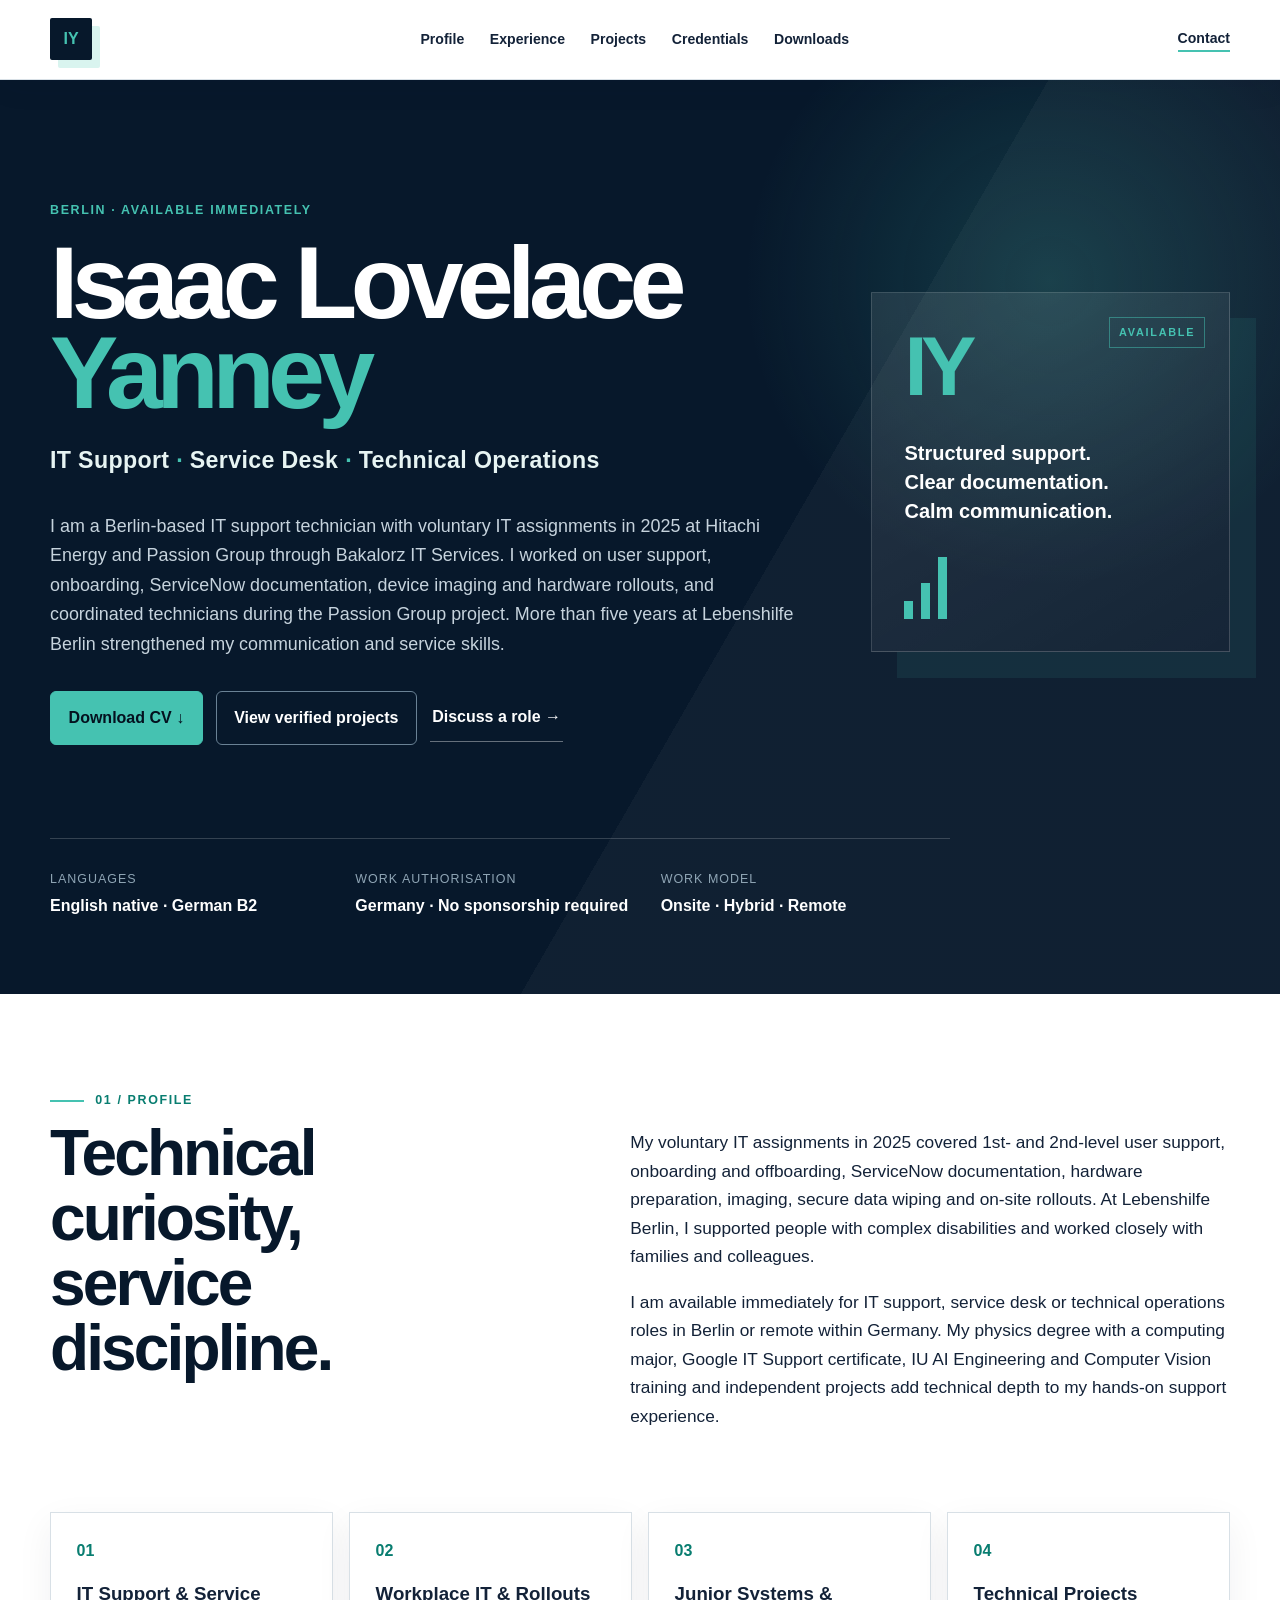
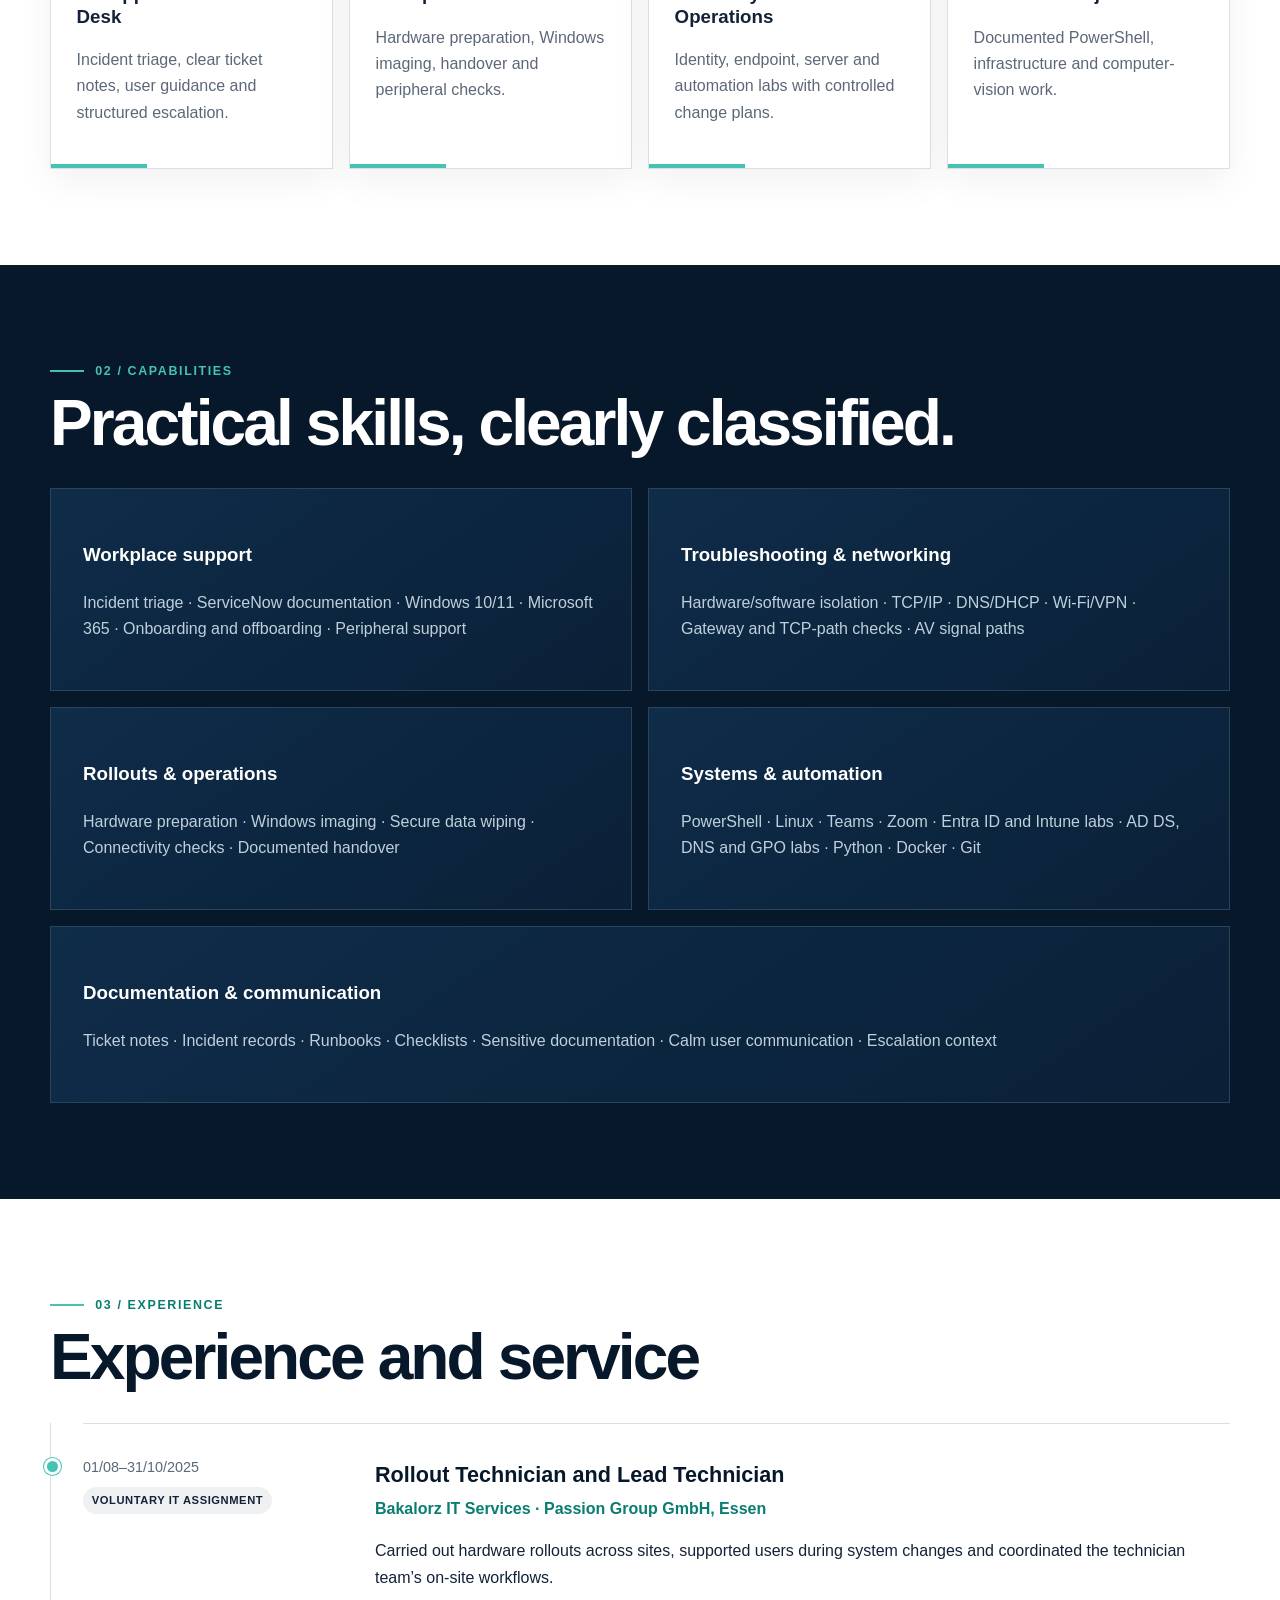
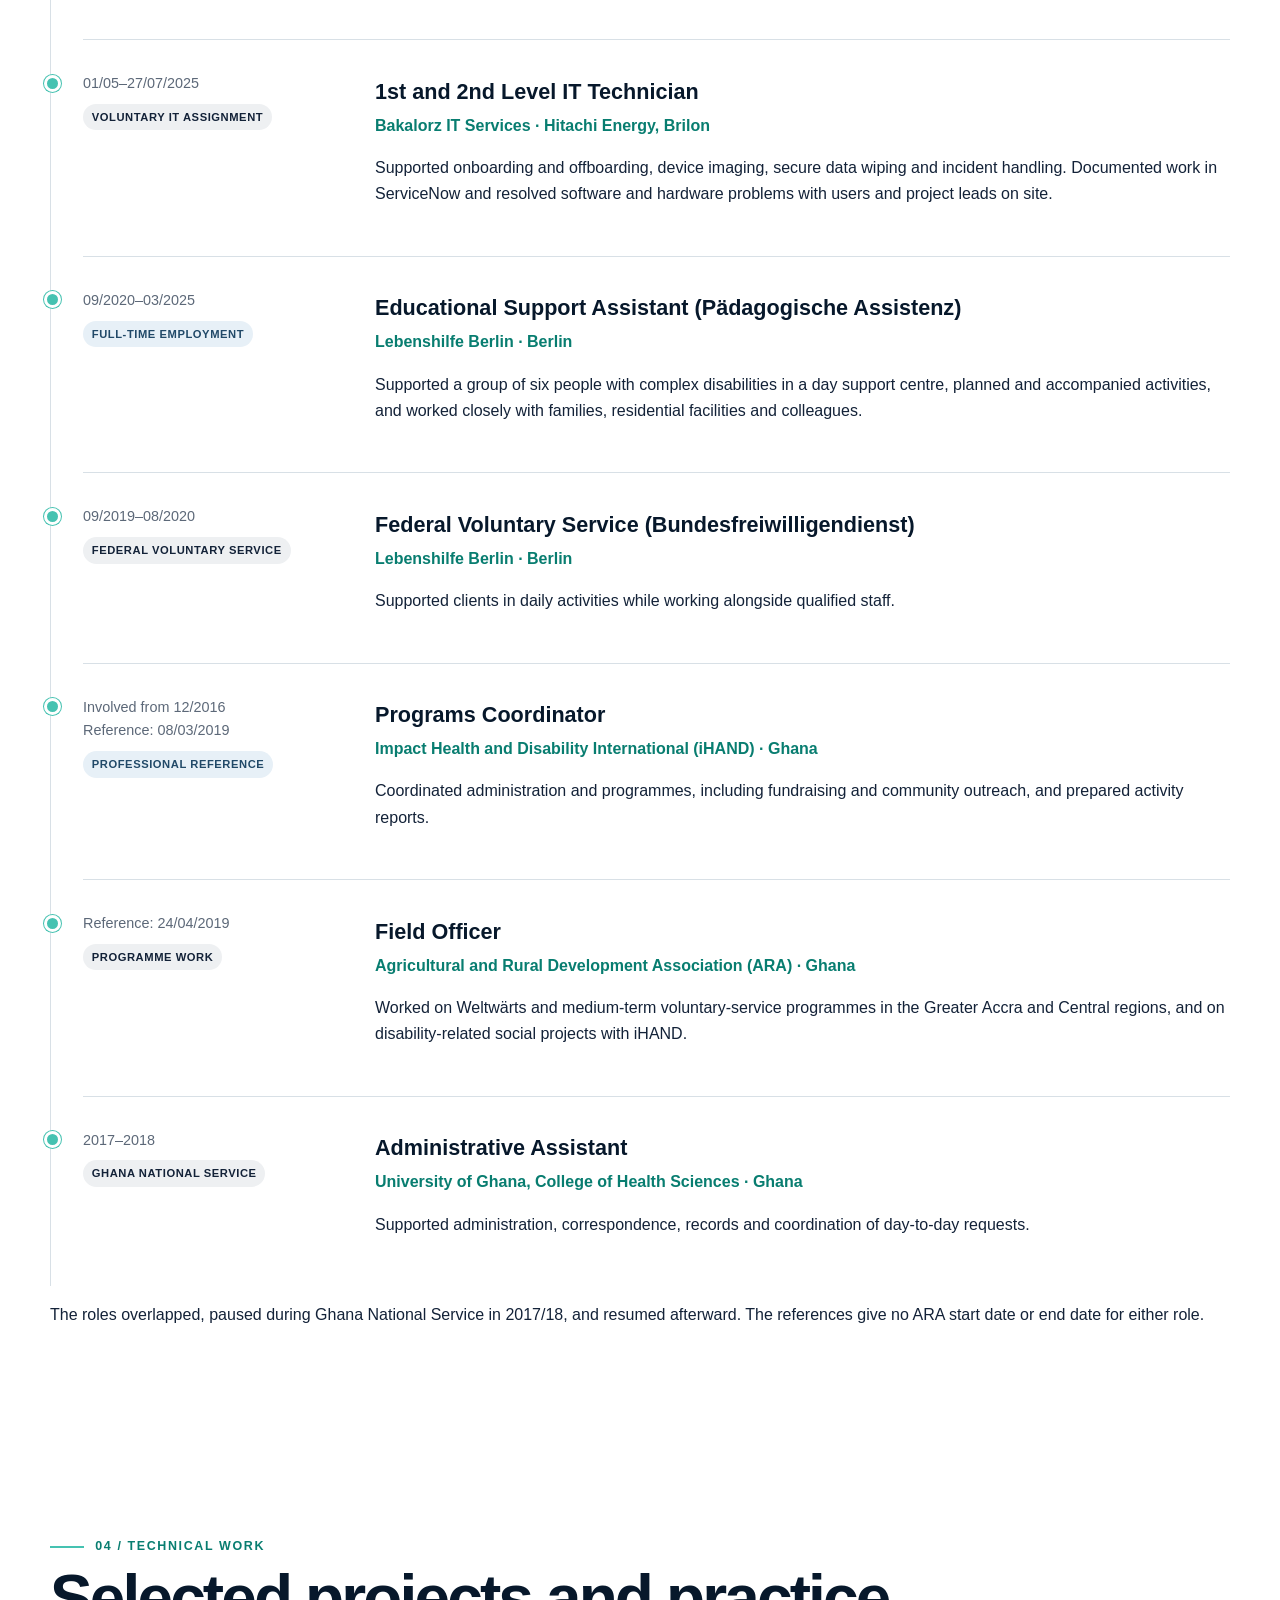
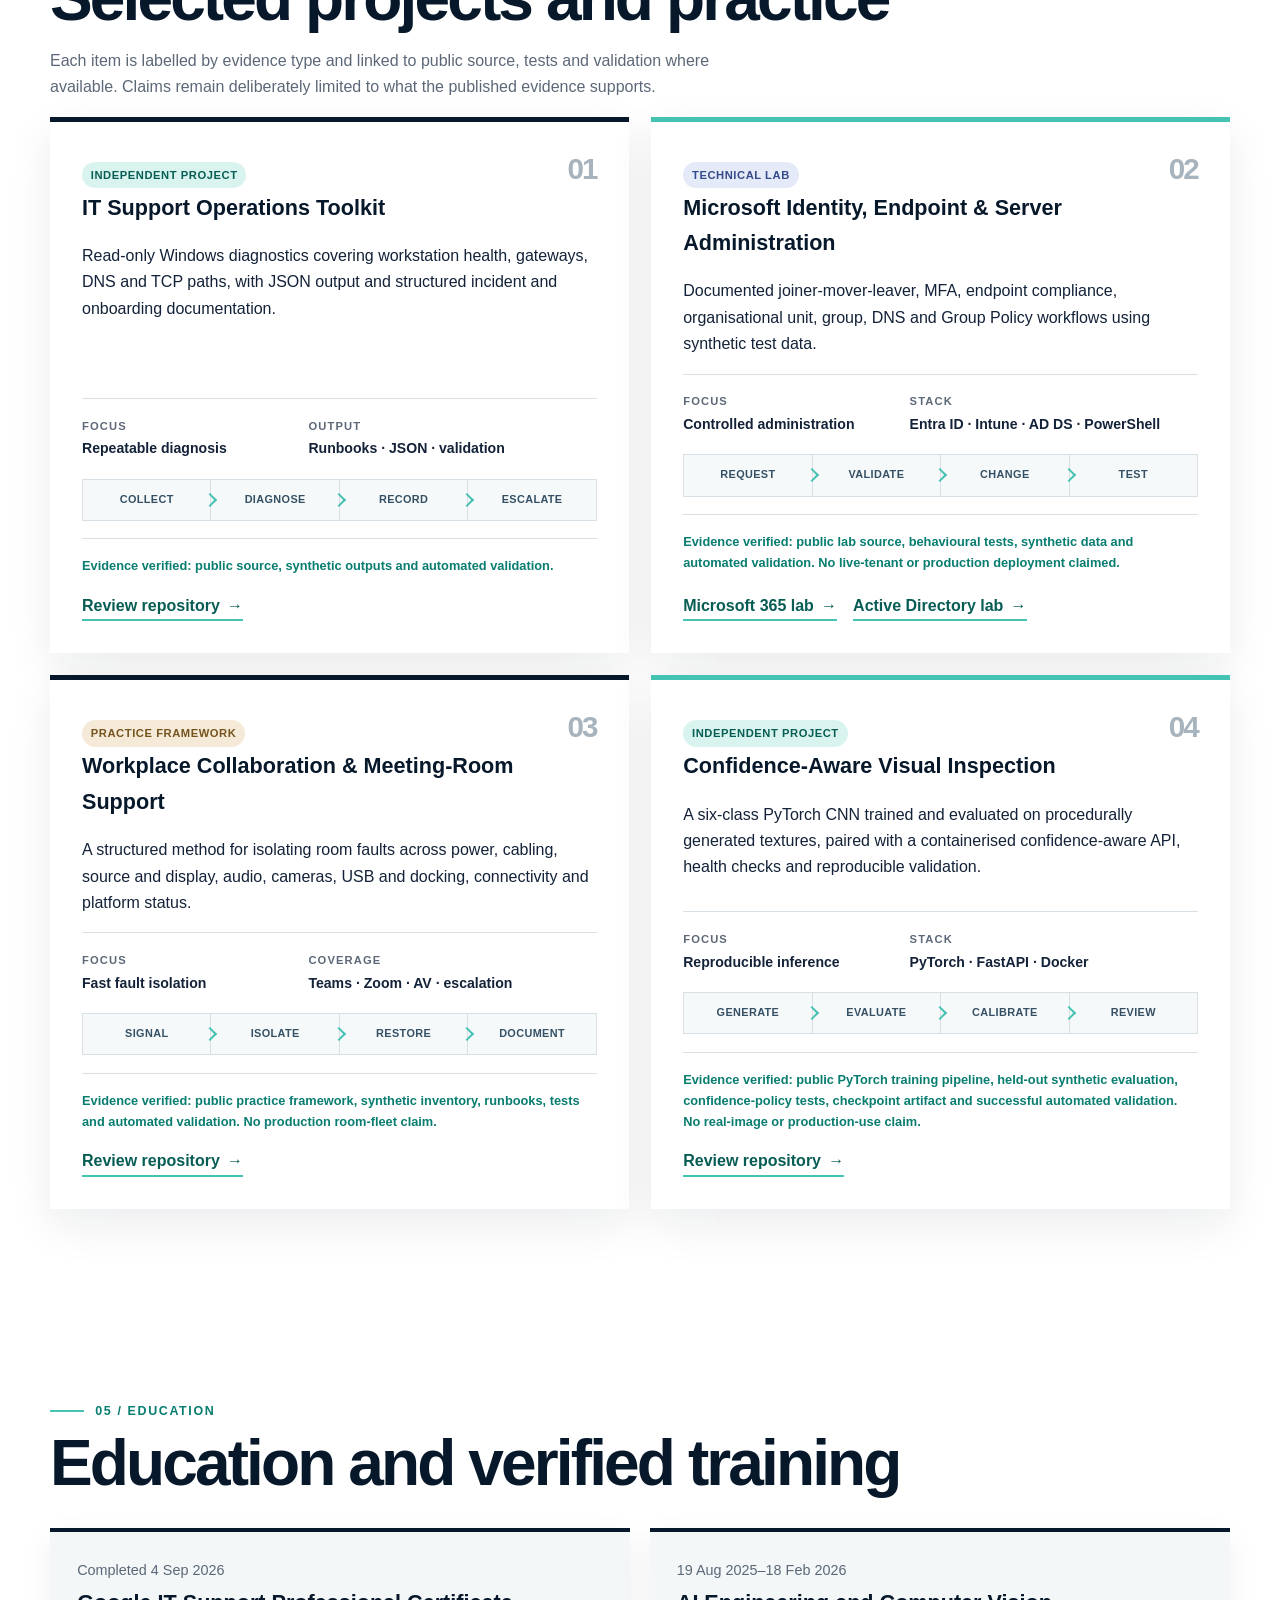
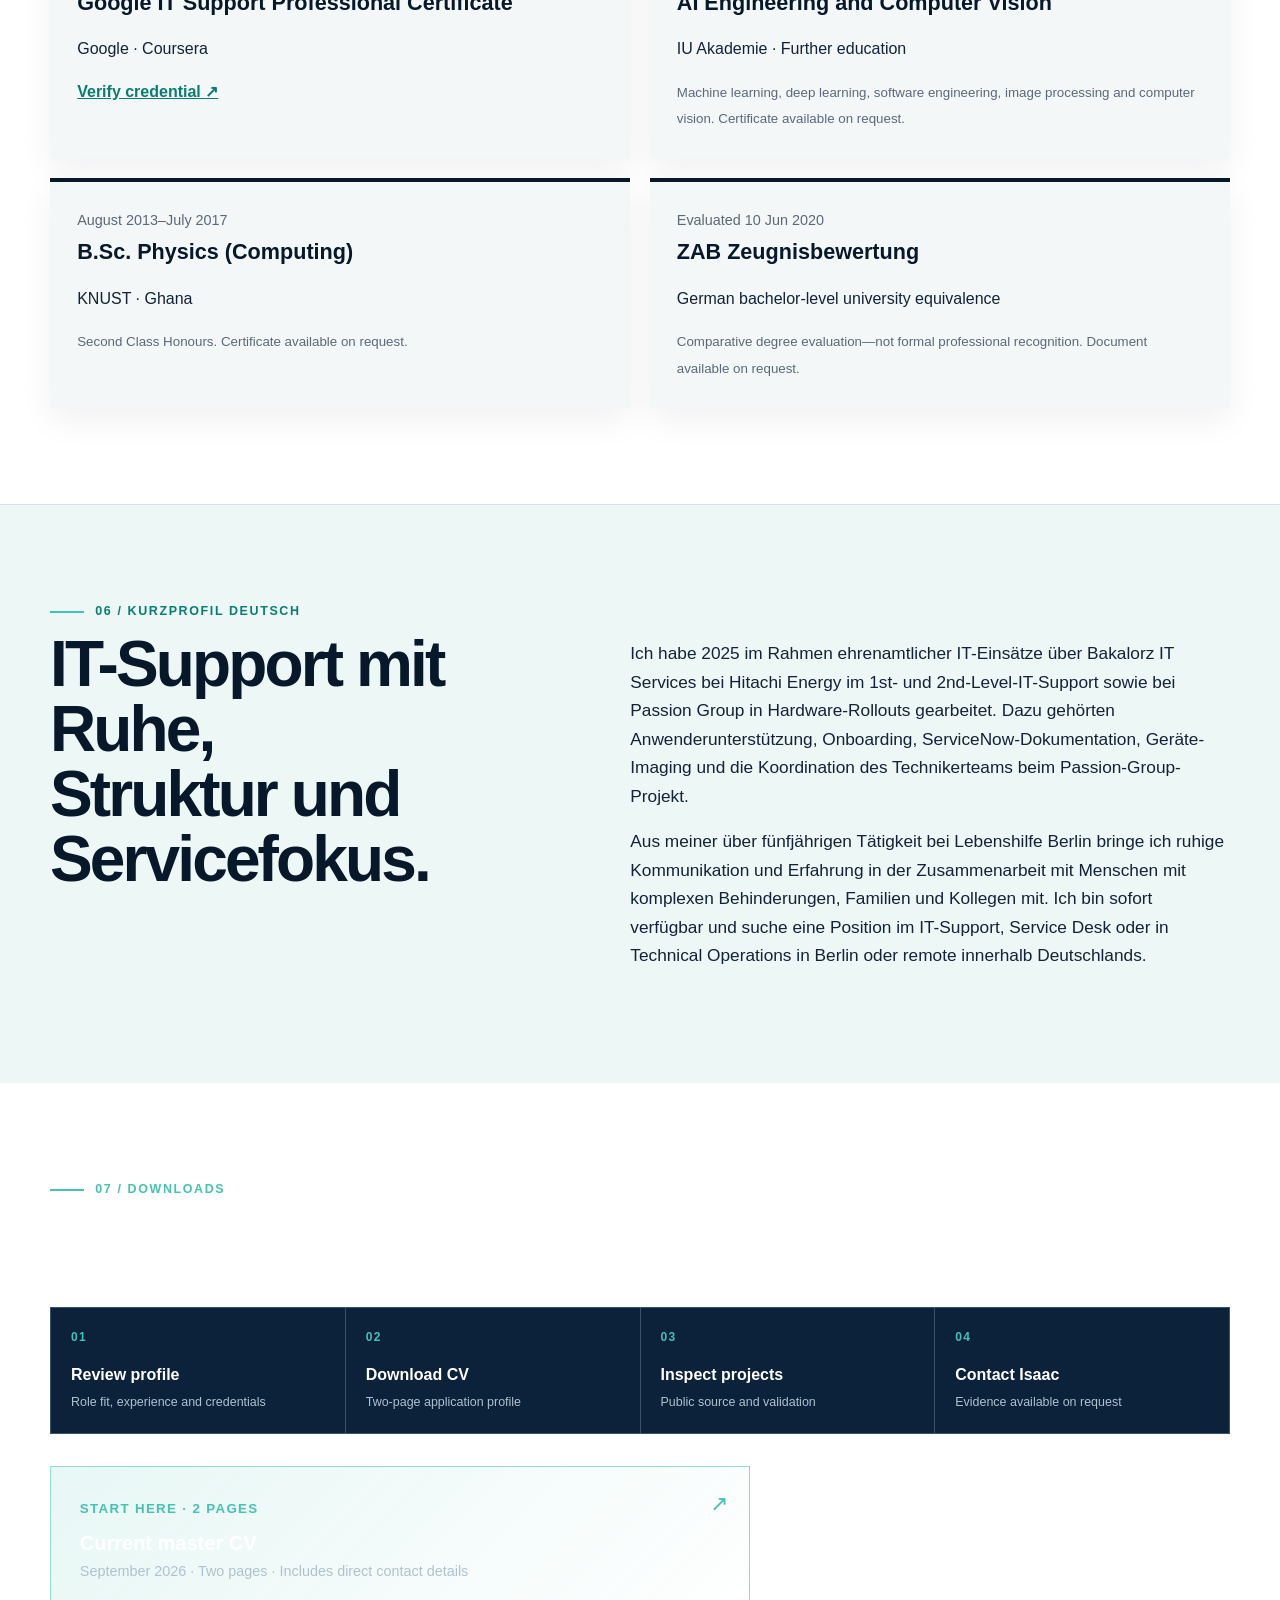
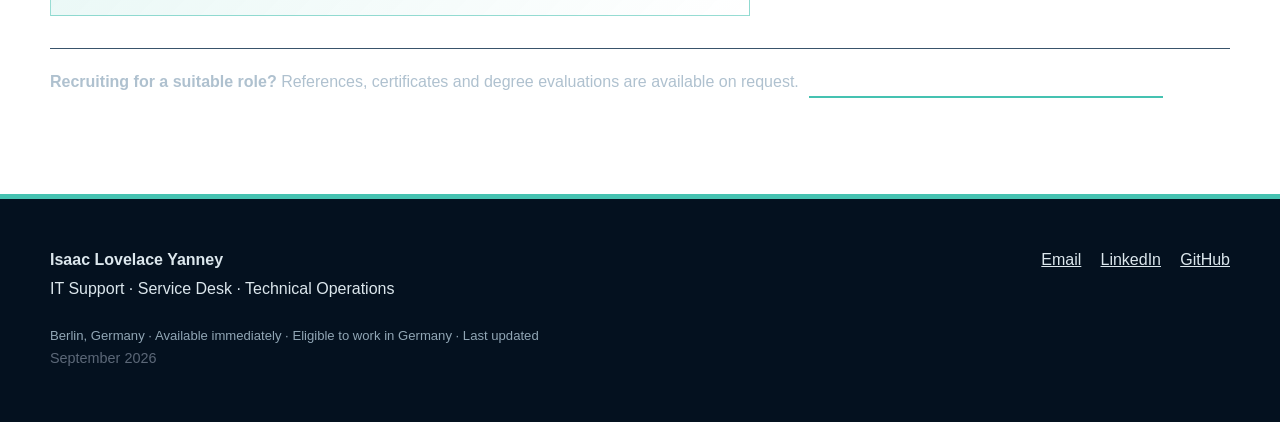
==== commit 5f40dde2: "Align Ghana reference wording with revised master CV" ====
--- a/index.html
+++ b/index.html
@@ -62,11 +62,11 @@
         <article><div><time>01/05–27/07/2025</time><span class="tag service">Voluntary IT assignment</span></div><div><h3>1st and 2nd Level IT Technician</h3><p class="org">Bakalorz IT Services · Hitachi Energy, Brilon</p><p>Supported onboarding and offboarding, device imaging, secure data wiping and incident handling. Documented work in ServiceNow and resolved software and hardware problems with users and project leads on site.</p></div></article>
         <article><div><time>09/2020–03/2025</time><span class="tag formal">Full-time employment</span></div><div><h3>Educational Support Assistant (Pädagogische Assistenz)</h3><p class="org">Lebenshilfe Berlin · Berlin</p><p>Supported a group of six people with complex disabilities in a day support centre, planned and accompanied activities, and worked closely with families, residential facilities and colleagues.</p></div></article>
         <article><div><time>09/2019–08/2020</time><span class="tag service">Federal voluntary service</span></div><div><h3>Federal Voluntary Service (Bundesfreiwilligendienst)</h3><p class="org">Lebenshilfe Berlin · Berlin</p><p>Supported clients in daily activities while working alongside qualified staff.</p></div></article>
-        <article><div><time>Involved from 12/2016<br>Reference: 08/03/2019</time><span class="tag formal">Professional reference</span></div><div><h3>Programs Coordinator</h3><p class="org">Impact Health and Disability International (iHAND) · Ghana</p><p>Coordinated administration and programmes, including fundraising and community outreach, and prepared reports on activities.</p></div></article>
-        <article><div><time>Reference: 24/04/2019</time><span class="tag service">Programme work</span></div><div><h3>Field Officer</h3><p class="org">Agricultural and Rural Development Association (ARA) · Ghana</p><p>Worked on Weltwärts and medium-term voluntary-service programmes in Greater Accra and Central regions, as well as social projects with iHAND.</p></div></article>
+        <article><div><time>Involved from 12/2016<br>Reference: 08/03/2019</time><span class="tag formal">Professional reference</span></div><div><h3>Programs Coordinator</h3><p class="org">Impact Health and Disability International (iHAND) · Ghana</p><p>Coordinated administration and programmes, including fundraising and community outreach, and prepared activity reports.</p></div></article>
+        <article><div><time>Reference: 24/04/2019</time><span class="tag service">Programme work</span></div><div><h3>Field Officer</h3><p class="org">Agricultural and Rural Development Association (ARA) · Ghana</p><p>Worked on Weltwärts and medium-term voluntary-service programmes in the Greater Accra and Central regions, and on disability-related social projects with iHAND.</p></div></article>
         <article><div><time>2017–2018</time><span class="tag service">Ghana National Service</span></div><div><h3>Administrative Assistant</h3><p class="org">University of Ghana, College of Health Sciences · Ghana</p><p>Supported administration, correspondence, records and coordination of day-to-day requests.</p></div></article>
       </div>
-      <p class="experience-note">The iHAND and ARA roles ran concurrently. Both paused during Ghana National Service in 2017/18 and resumed afterward.</p>
+      <p class="experience-note">The roles overlapped, paused during Ghana National Service in 2017/18, and resumed afterward. The references give no ARA start date or end date for either role.</p>
     </section>
 
     <section class="section projects" id="projects">
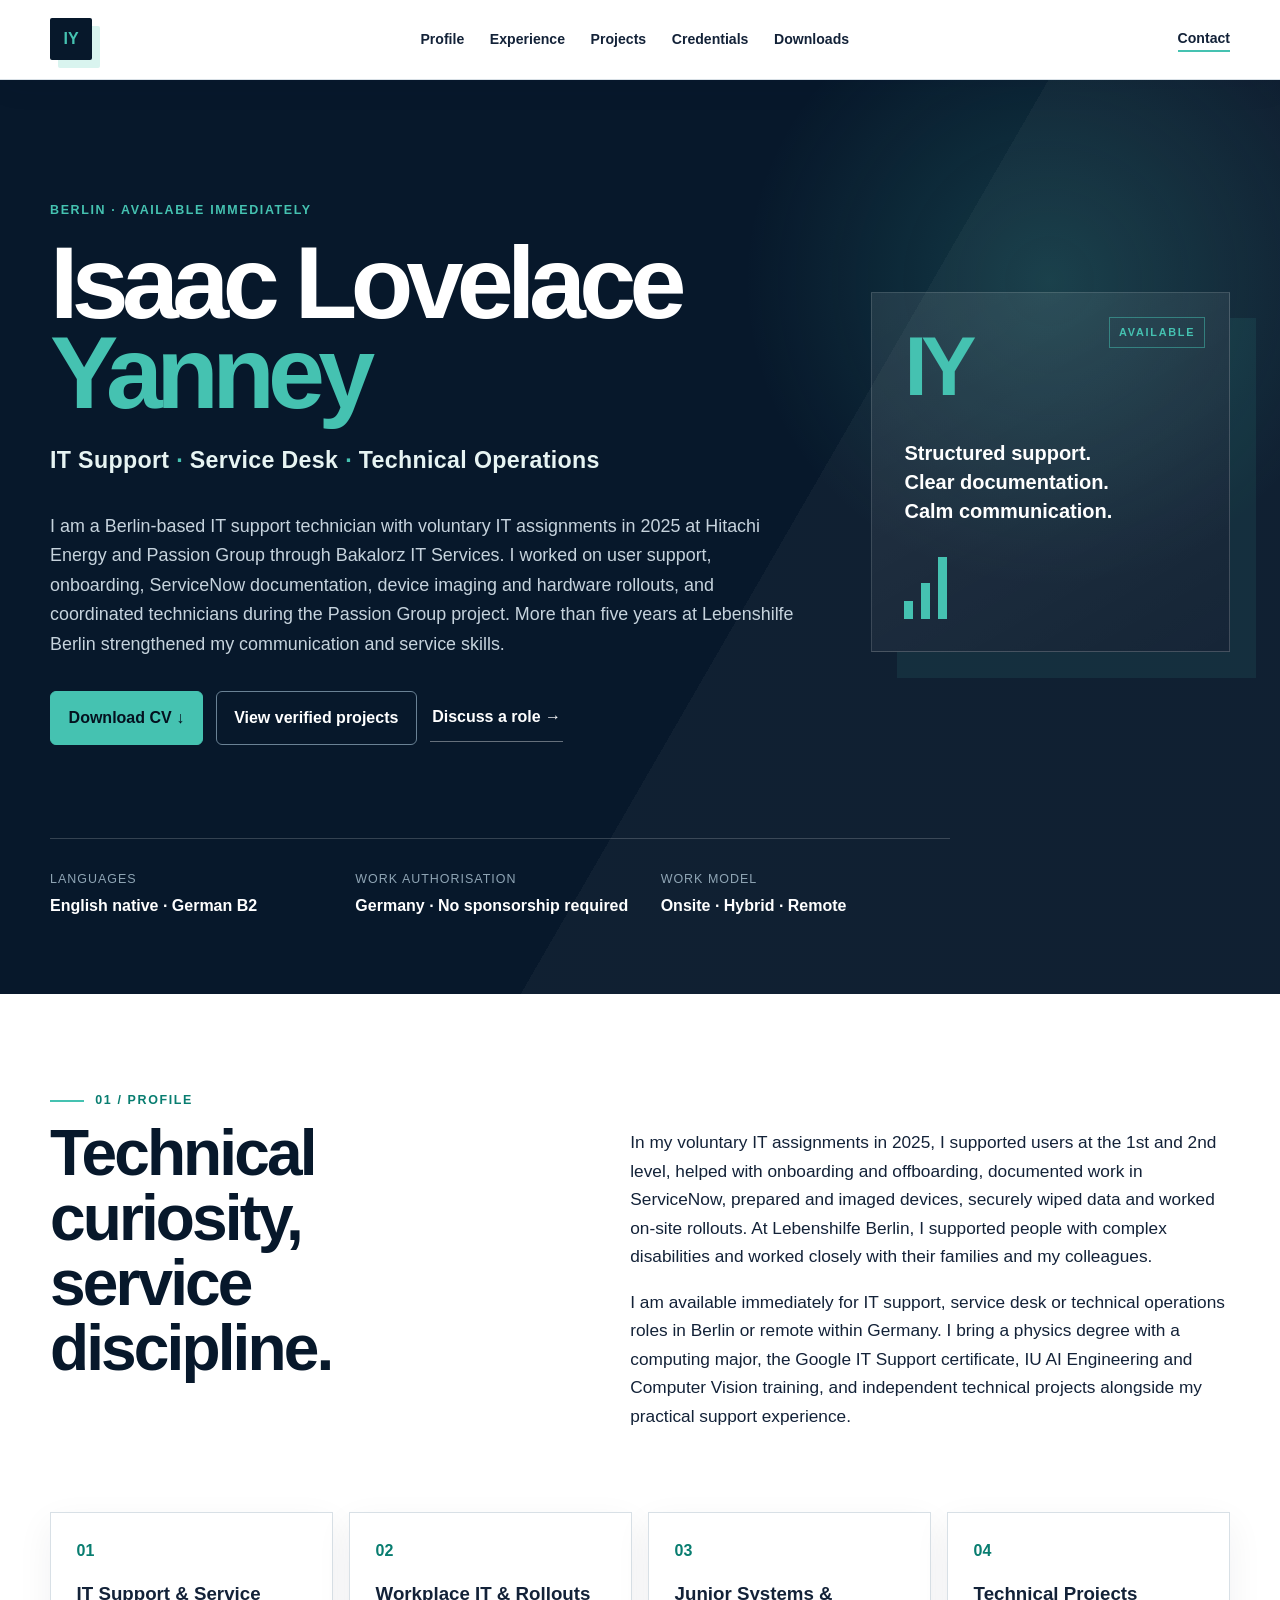
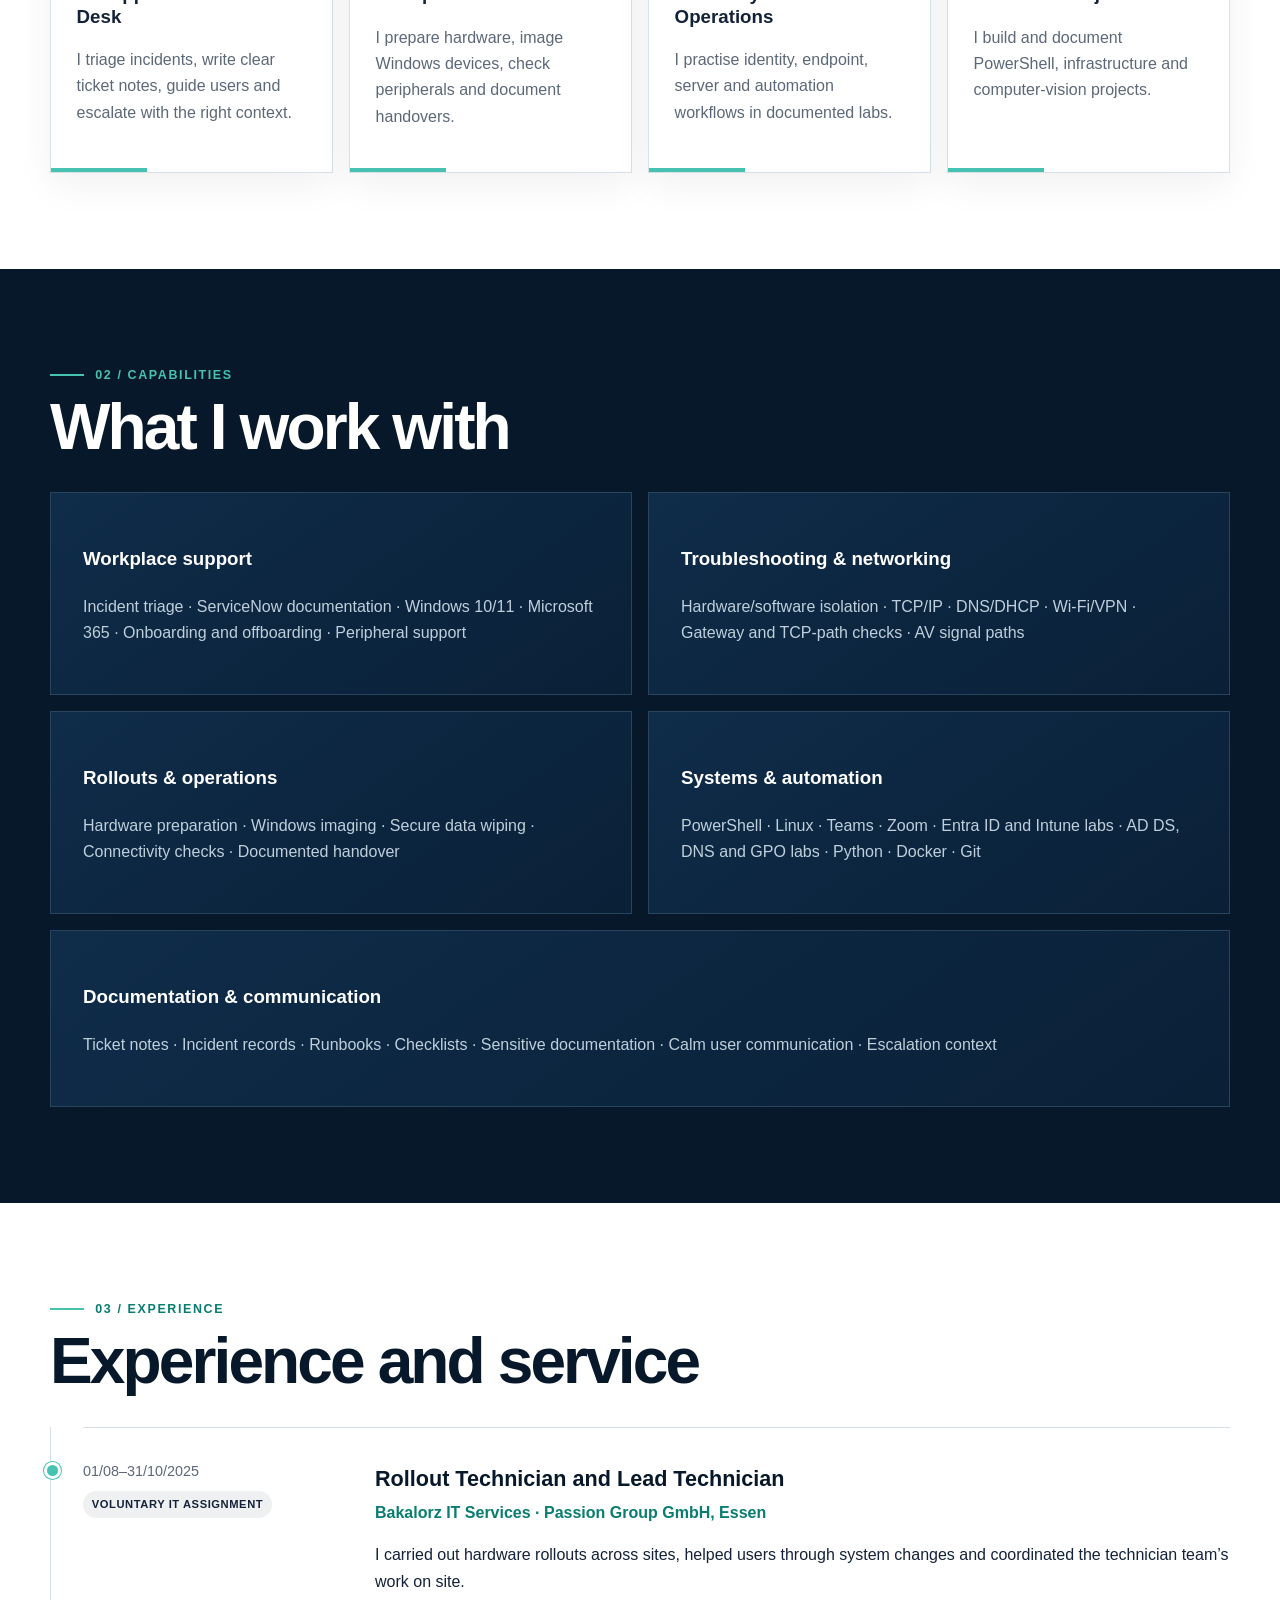
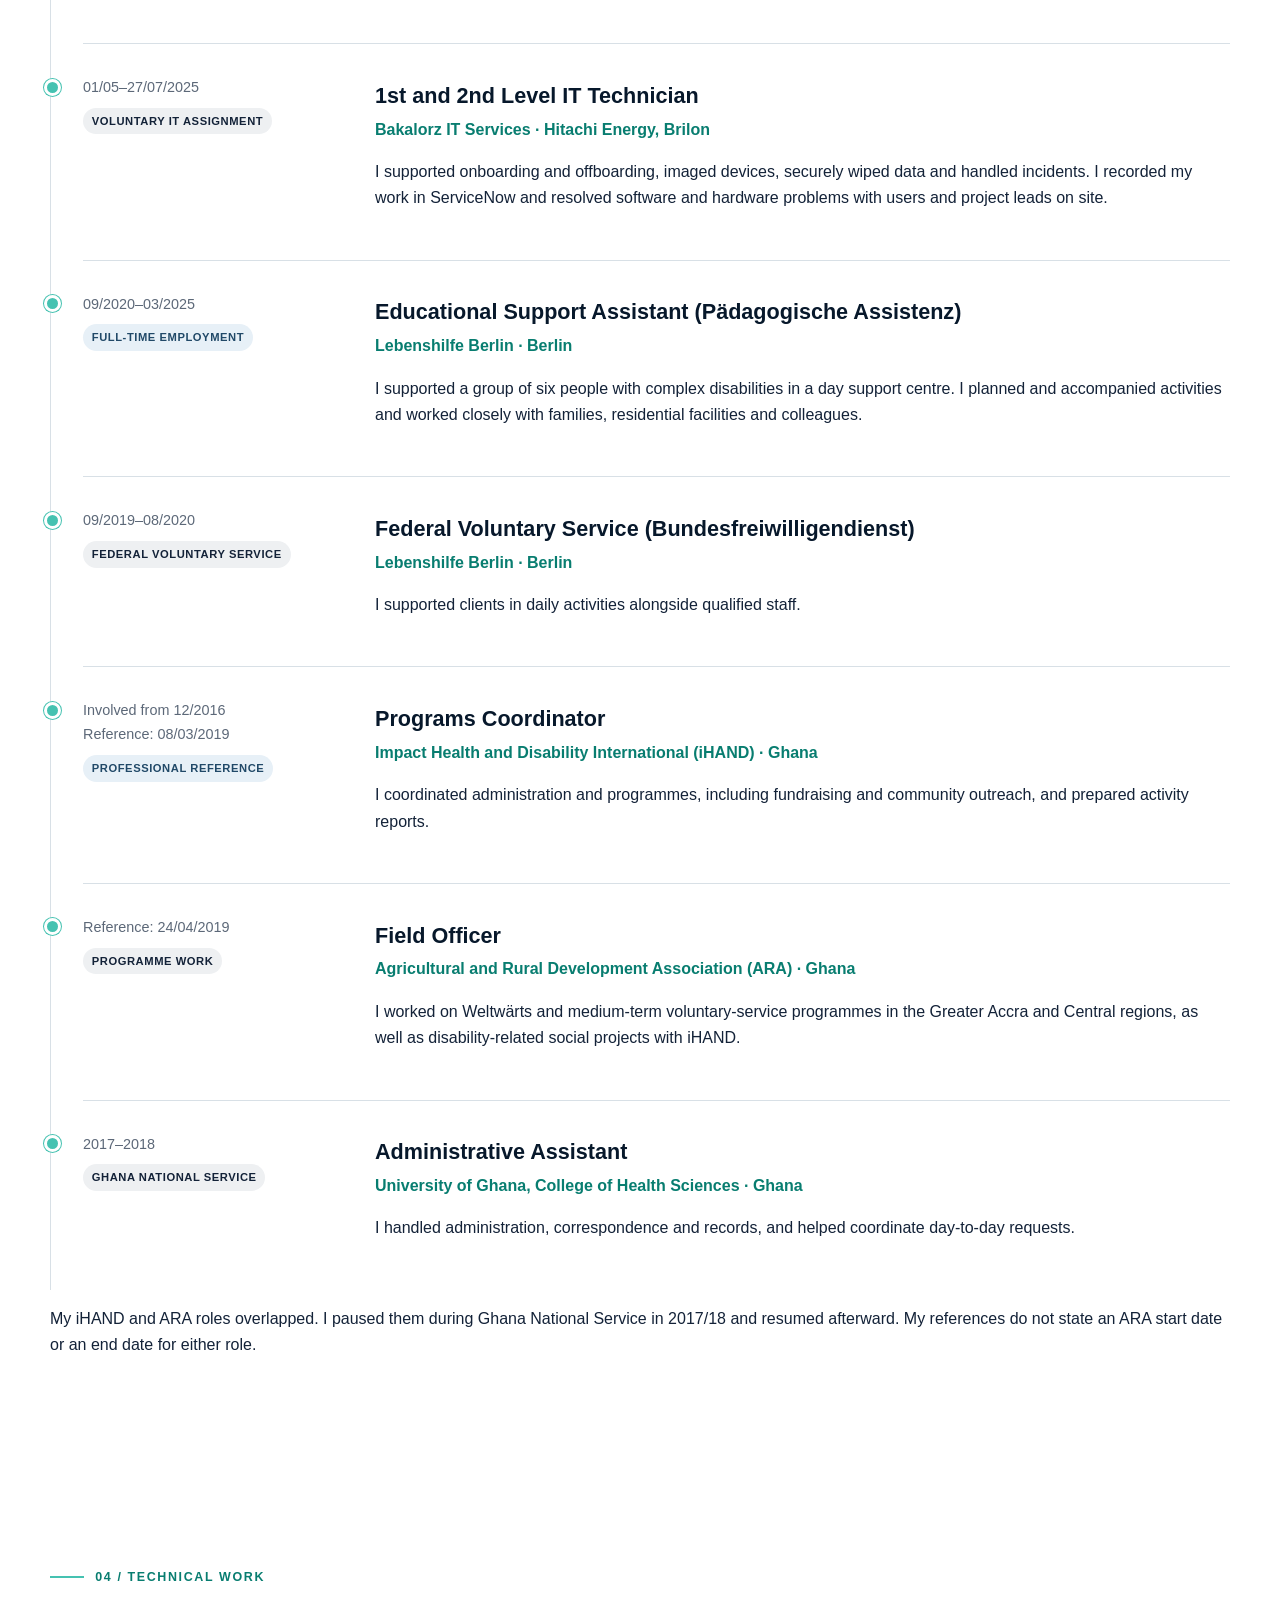
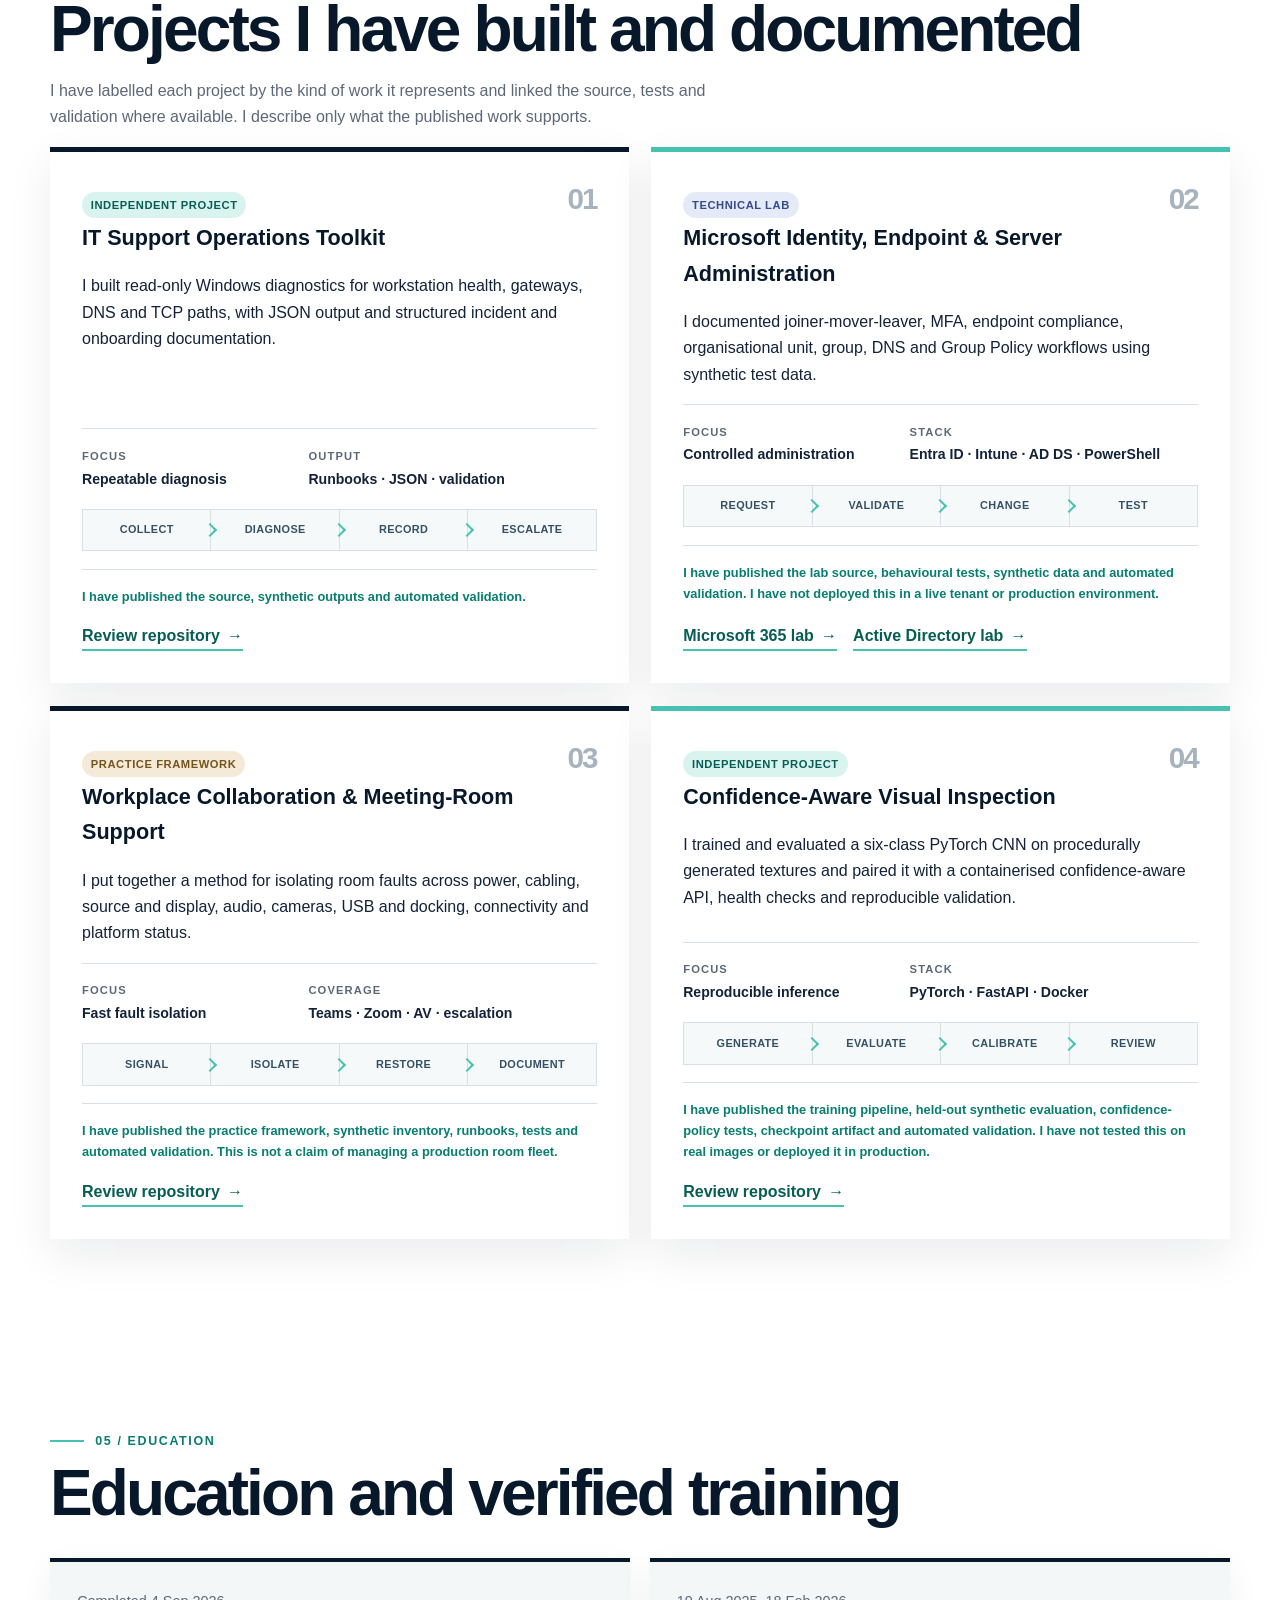
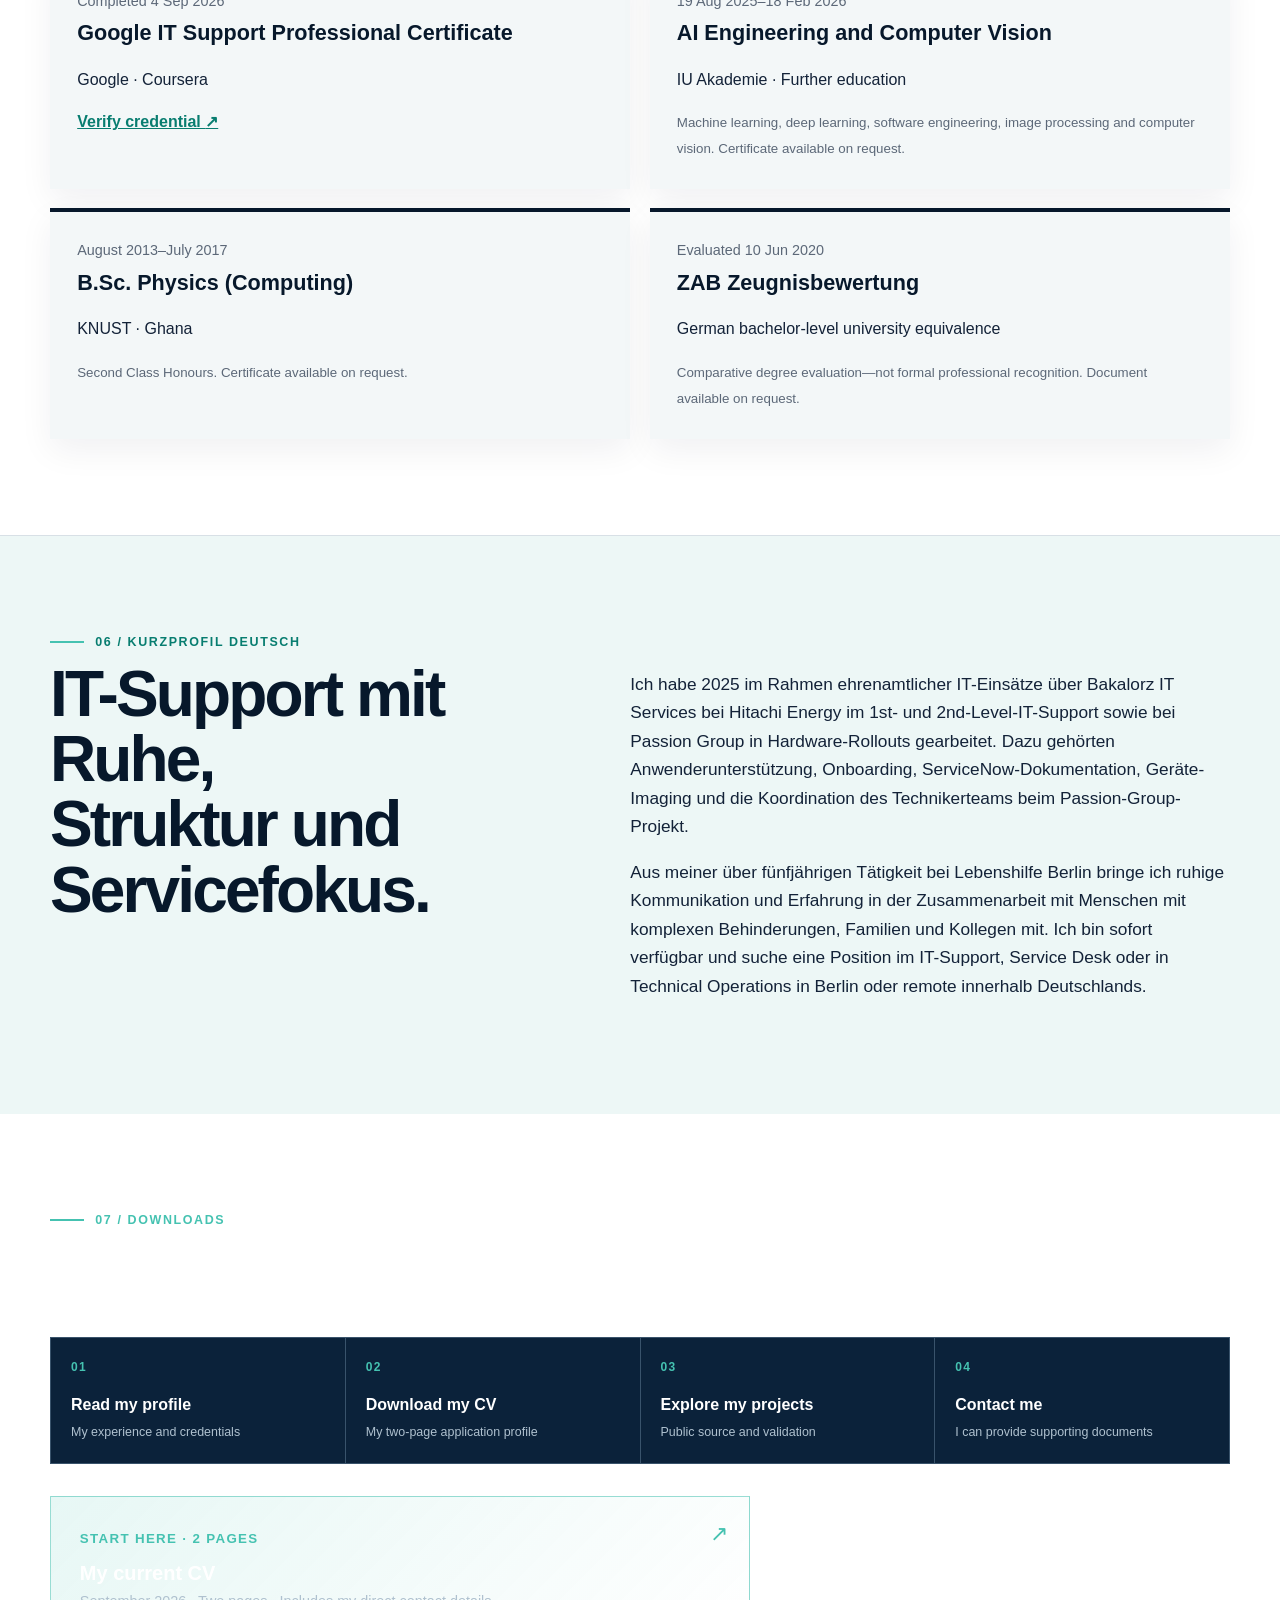
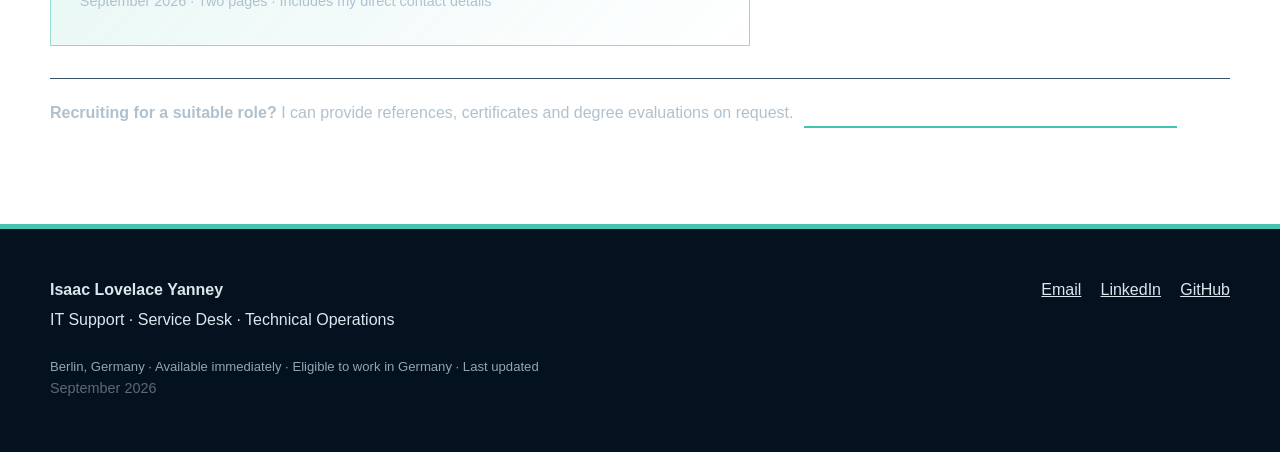
==== commit 6a33f446: "Write portfolio profile and project entries in first person" ====
--- a/index.html
+++ b/index.html
@@ -46,32 +46,32 @@
 
     <section class="section" id="profile">
       <div class="section-label">01 / Profile</div>
-      <div class="two-col"><h2>Technical curiosity,<br>service discipline.</h2><div><p>My voluntary IT assignments in 2025 covered 1st- and 2nd-level user support, onboarding and offboarding, ServiceNow documentation, hardware preparation, imaging, secure data wiping and on-site rollouts. At Lebenshilfe Berlin, I supported people with complex disabilities and worked closely with families and colleagues.</p><p>I am available immediately for IT support, service desk or technical operations roles in Berlin or remote within Germany. My physics degree with a computing major, Google IT Support certificate, IU AI Engineering and Computer Vision training and independent projects add technical depth to my hands-on support experience.</p></div></div>
-      <div class="routes" aria-label="Role focus areas"><article><span>01</span><h3>IT Support & Service Desk</h3><p>Incident triage, clear ticket notes, user guidance and structured escalation.</p></article><article><span>02</span><h3>Workplace IT & Rollouts</h3><p>Hardware preparation, Windows imaging, handover and peripheral checks.</p></article><article><span>03</span><h3>Junior Systems & Operations</h3><p>Identity, endpoint, server and automation labs with controlled change plans.</p></article><article><span>04</span><h3>Technical Projects</h3><p>Documented PowerShell, infrastructure and computer-vision work.</p></article></div>
+      <div class="two-col"><h2>Technical curiosity,<br>service discipline.</h2><div><p>In my voluntary IT assignments in 2025, I supported users at the 1st and 2nd level, helped with onboarding and offboarding, documented work in ServiceNow, prepared and imaged devices, securely wiped data and worked on-site rollouts. At Lebenshilfe Berlin, I supported people with complex disabilities and worked closely with their families and my colleagues.</p><p>I am available immediately for IT support, service desk or technical operations roles in Berlin or remote within Germany. I bring a physics degree with a computing major, the Google IT Support certificate, IU AI Engineering and Computer Vision training, and independent technical projects alongside my practical support experience.</p></div></div>
+      <div class="routes" aria-label="Role focus areas"><article><span>01</span><h3>IT Support & Service Desk</h3><p>I triage incidents, write clear ticket notes, guide users and escalate with the right context.</p></article><article><span>02</span><h3>Workplace IT & Rollouts</h3><p>I prepare hardware, image Windows devices, check peripherals and document handovers.</p></article><article><span>03</span><h3>Junior Systems & Operations</h3><p>I practise identity, endpoint, server and automation workflows in documented labs.</p></article><article><span>04</span><h3>Technical Projects</h3><p>I build and document PowerShell, infrastructure and computer-vision projects.</p></article></div>
     </section>
 
     <section class="section dark" id="capabilities">
-      <div class="section-label">02 / Capabilities</div><h2>Practical skills, clearly classified.</h2>
+      <div class="section-label">02 / Capabilities</div><h2>What I work with</h2>
       <div class="skill-grid"><article><h3>Workplace support</h3><p>Incident triage · ServiceNow documentation · Windows 10/11 · Microsoft 365 · Onboarding and offboarding · Peripheral support</p></article><article><h3>Troubleshooting & networking</h3><p>Hardware/software isolation · TCP/IP · DNS/DHCP · Wi-Fi/VPN · Gateway and TCP-path checks · AV signal paths</p></article><article><h3>Rollouts & operations</h3><p>Hardware preparation · Windows imaging · Secure data wiping · Connectivity checks · Documented handover</p></article><article><h3>Systems & automation</h3><p>PowerShell · Linux · Teams · Zoom · Entra ID and Intune labs · AD DS, DNS and GPO labs · Python · Docker · Git</p></article><article><h3>Documentation & communication</h3><p>Ticket notes · Incident records · Runbooks · Checklists · Sensitive documentation · Calm user communication · Escalation context</p></article></div>
     </section>
 
     <section class="section" id="experience">
       <div class="section-label">03 / Experience</div><h2>Experience and service</h2>
       <div class="timeline">
-        <article><div><time>01/08–31/10/2025</time><span class="tag service">Voluntary IT assignment</span></div><div><h3>Rollout Technician and Lead Technician</h3><p class="org">Bakalorz IT Services · Passion Group GmbH, Essen</p><p>Carried out hardware rollouts across sites, supported users during system changes and coordinated the technician team’s on-site workflows.</p></div></article>
-        <article><div><time>01/05–27/07/2025</time><span class="tag service">Voluntary IT assignment</span></div><div><h3>1st and 2nd Level IT Technician</h3><p class="org">Bakalorz IT Services · Hitachi Energy, Brilon</p><p>Supported onboarding and offboarding, device imaging, secure data wiping and incident handling. Documented work in ServiceNow and resolved software and hardware problems with users and project leads on site.</p></div></article>
-        <article><div><time>09/2020–03/2025</time><span class="tag formal">Full-time employment</span></div><div><h3>Educational Support Assistant (Pädagogische Assistenz)</h3><p class="org">Lebenshilfe Berlin · Berlin</p><p>Supported a group of six people with complex disabilities in a day support centre, planned and accompanied activities, and worked closely with families, residential facilities and colleagues.</p></div></article>
-        <article><div><time>09/2019–08/2020</time><span class="tag service">Federal voluntary service</span></div><div><h3>Federal Voluntary Service (Bundesfreiwilligendienst)</h3><p class="org">Lebenshilfe Berlin · Berlin</p><p>Supported clients in daily activities while working alongside qualified staff.</p></div></article>
-        <article><div><time>Involved from 12/2016<br>Reference: 08/03/2019</time><span class="tag formal">Professional reference</span></div><div><h3>Programs Coordinator</h3><p class="org">Impact Health and Disability International (iHAND) · Ghana</p><p>Coordinated administration and programmes, including fundraising and community outreach, and prepared activity reports.</p></div></article>
-        <article><div><time>Reference: 24/04/2019</time><span class="tag service">Programme work</span></div><div><h3>Field Officer</h3><p class="org">Agricultural and Rural Development Association (ARA) · Ghana</p><p>Worked on Weltwärts and medium-term voluntary-service programmes in the Greater Accra and Central regions, and on disability-related social projects with iHAND.</p></div></article>
-        <article><div><time>2017–2018</time><span class="tag service">Ghana National Service</span></div><div><h3>Administrative Assistant</h3><p class="org">University of Ghana, College of Health Sciences · Ghana</p><p>Supported administration, correspondence, records and coordination of day-to-day requests.</p></div></article>
+        <article><div><time>01/08–31/10/2025</time><span class="tag service">Voluntary IT assignment</span></div><div><h3>Rollout Technician and Lead Technician</h3><p class="org">Bakalorz IT Services · Passion Group GmbH, Essen</p><p>I carried out hardware rollouts across sites, helped users through system changes and coordinated the technician team’s work on site.</p></div></article>
+        <article><div><time>01/05–27/07/2025</time><span class="tag service">Voluntary IT assignment</span></div><div><h3>1st and 2nd Level IT Technician</h3><p class="org">Bakalorz IT Services · Hitachi Energy, Brilon</p><p>I supported onboarding and offboarding, imaged devices, securely wiped data and handled incidents. I recorded my work in ServiceNow and resolved software and hardware problems with users and project leads on site.</p></div></article>
+        <article><div><time>09/2020–03/2025</time><span class="tag formal">Full-time employment</span></div><div><h3>Educational Support Assistant (Pädagogische Assistenz)</h3><p class="org">Lebenshilfe Berlin · Berlin</p><p>I supported a group of six people with complex disabilities in a day support centre. I planned and accompanied activities and worked closely with families, residential facilities and colleagues.</p></div></article>
+        <article><div><time>09/2019–08/2020</time><span class="tag service">Federal voluntary service</span></div><div><h3>Federal Voluntary Service (Bundesfreiwilligendienst)</h3><p class="org">Lebenshilfe Berlin · Berlin</p><p>I supported clients in daily activities alongside qualified staff.</p></div></article>
+        <article><div><time>Involved from 12/2016<br>Reference: 08/03/2019</time><span class="tag formal">Professional reference</span></div><div><h3>Programs Coordinator</h3><p class="org">Impact Health and Disability International (iHAND) · Ghana</p><p>I coordinated administration and programmes, including fundraising and community outreach, and prepared activity reports.</p></div></article>
+        <article><div><time>Reference: 24/04/2019</time><span class="tag service">Programme work</span></div><div><h3>Field Officer</h3><p class="org">Agricultural and Rural Development Association (ARA) · Ghana</p><p>I worked on Weltwärts and medium-term voluntary-service programmes in the Greater Accra and Central regions, as well as disability-related social projects with iHAND.</p></div></article>
+        <article><div><time>2017–2018</time><span class="tag service">Ghana National Service</span></div><div><h3>Administrative Assistant</h3><p class="org">University of Ghana, College of Health Sciences · Ghana</p><p>I handled administration, correspondence and records, and helped coordinate day-to-day requests.</p></div></article>
       </div>
-      <p class="experience-note">The roles overlapped, paused during Ghana National Service in 2017/18, and resumed afterward. The references give no ARA start date or end date for either role.</p>
+      <p class="experience-note">My iHAND and ARA roles overlapped. I paused them during Ghana National Service in 2017/18 and resumed afterward. My references do not state an ARA start date or an end date for either role.</p>
     </section>
 
     <section class="section projects" id="projects">
-      <div class="section-label">04 / Technical work</div><h2>Selected projects and practice</h2><p class="section-intro">Each item is labelled by evidence type and linked to public source, tests and validation where available. Claims remain deliberately limited to what the published evidence supports.</p>
-      <div class="project-grid"><article><div class="project-head"><span class="tag project">Independent project</span><span class="project-no">01</span></div><h3>IT Support Operations Toolkit</h3><p>Read-only Windows diagnostics covering workstation health, gateways, DNS and TCP paths, with JSON output and structured incident and onboarding documentation.</p><dl class="project-detail"><div><dt>Focus</dt><dd>Repeatable diagnosis</dd></div><div><dt>Output</dt><dd>Runbooks · JSON · validation</dd></div></dl><p class="evidence verified">Evidence verified: public source, synthetic outputs and automated validation.</p><a class="project-link" href="https://github.com/isaacyanney/it-support-operations-toolkit">Review repository <span aria-hidden="true">→</span></a></article><article><div class="project-head"><span class="tag lab">Technical lab</span><span class="project-no">02</span></div><h3>Microsoft Identity, Endpoint & Server Administration</h3><p>Documented joiner-mover-leaver, MFA, endpoint compliance, organisational unit, group, DNS and Group Policy workflows using synthetic test data.</p><dl class="project-detail"><div><dt>Focus</dt><dd>Controlled administration</dd></div><div><dt>Stack</dt><dd>Entra ID · Intune · AD DS · PowerShell</dd></div></dl><p class="evidence verified">Evidence verified: public lab source, behavioural tests, synthetic data and automated validation. No live-tenant or production deployment claimed.</p><div class="project-links"><a class="project-link" href="https://github.com/isaacyanney/microsoft-365-identity-lab">Microsoft 365 lab <span aria-hidden="true">→</span></a><a class="project-link" href="https://github.com/isaacyanney/active-directory-windows-server-lab">Active Directory lab <span aria-hidden="true">→</span></a></div></article><article><div class="project-head"><span class="tag framework">Practice framework</span><span class="project-no">03</span></div><h3>Workplace Collaboration & Meeting-Room Support</h3><p>A structured method for isolating room faults across power, cabling, source and display, audio, cameras, USB and docking, connectivity and platform status.</p><dl class="project-detail"><div><dt>Focus</dt><dd>Fast fault isolation</dd></div><div><dt>Coverage</dt><dd>Teams · Zoom · AV · escalation</dd></div></dl><p class="evidence verified">Evidence verified: public practice framework, synthetic inventory, runbooks, tests and automated validation. No production room-fleet claim.</p><a class="project-link" href="https://github.com/isaacyanney/workplace-collaboration-meeting-room-support">Review repository <span aria-hidden="true">→</span></a></article><article><div class="project-head"><span class="tag project">Independent project</span><span class="project-no">04</span></div><h3>Confidence-Aware Visual Inspection</h3><p>A six-class PyTorch CNN trained and evaluated on procedurally generated textures, paired with a containerised confidence-aware API, health checks and reproducible validation.</p><dl class="project-detail"><div><dt>Focus</dt><dd>Reproducible inference</dd></div><div><dt>Stack</dt><dd>PyTorch · FastAPI · Docker</dd></div></dl><p class="evidence verified">Evidence verified: public PyTorch training pipeline, held-out synthetic evaluation, confidence-policy tests, checkpoint artifact and successful automated validation. No real-image or production-use claim.</p><a class="project-link" href="https://github.com/isaacyanney/confidence-aware-visual-inspection">Review repository <span aria-hidden="true">→</span></a></article></div>
+      <div class="section-label">04 / Technical work</div><h2>Projects I have built and documented</h2><p class="section-intro">I have labelled each project by the kind of work it represents and linked the source, tests and validation where available. I describe only what the published work supports.</p>
+      <div class="project-grid"><article><div class="project-head"><span class="tag project">Independent project</span><span class="project-no">01</span></div><h3>IT Support Operations Toolkit</h3><p>I built read-only Windows diagnostics for workstation health, gateways, DNS and TCP paths, with JSON output and structured incident and onboarding documentation.</p><dl class="project-detail"><div><dt>Focus</dt><dd>Repeatable diagnosis</dd></div><div><dt>Output</dt><dd>Runbooks · JSON · validation</dd></div></dl><p class="evidence verified">I have published the source, synthetic outputs and automated validation.</p><a class="project-link" href="https://github.com/isaacyanney/it-support-operations-toolkit">Review repository <span aria-hidden="true">→</span></a></article><article><div class="project-head"><span class="tag lab">Technical lab</span><span class="project-no">02</span></div><h3>Microsoft Identity, Endpoint & Server Administration</h3><p>I documented joiner-mover-leaver, MFA, endpoint compliance, organisational unit, group, DNS and Group Policy workflows using synthetic test data.</p><dl class="project-detail"><div><dt>Focus</dt><dd>Controlled administration</dd></div><div><dt>Stack</dt><dd>Entra ID · Intune · AD DS · PowerShell</dd></div></dl><p class="evidence verified">I have published the lab source, behavioural tests, synthetic data and automated validation. I have not deployed this in a live tenant or production environment.</p><div class="project-links"><a class="project-link" href="https://github.com/isaacyanney/microsoft-365-identity-lab">Microsoft 365 lab <span aria-hidden="true">→</span></a><a class="project-link" href="https://github.com/isaacyanney/active-directory-windows-server-lab">Active Directory lab <span aria-hidden="true">→</span></a></div></article><article><div class="project-head"><span class="tag framework">Practice framework</span><span class="project-no">03</span></div><h3>Workplace Collaboration & Meeting-Room Support</h3><p>I put together a method for isolating room faults across power, cabling, source and display, audio, cameras, USB and docking, connectivity and platform status.</p><dl class="project-detail"><div><dt>Focus</dt><dd>Fast fault isolation</dd></div><div><dt>Coverage</dt><dd>Teams · Zoom · AV · escalation</dd></div></dl><p class="evidence verified">I have published the practice framework, synthetic inventory, runbooks, tests and automated validation. This is not a claim of managing a production room fleet.</p><a class="project-link" href="https://github.com/isaacyanney/workplace-collaboration-meeting-room-support">Review repository <span aria-hidden="true">→</span></a></article><article><div class="project-head"><span class="tag project">Independent project</span><span class="project-no">04</span></div><h3>Confidence-Aware Visual Inspection</h3><p>I trained and evaluated a six-class PyTorch CNN on procedurally generated textures and paired it with a containerised confidence-aware API, health checks and reproducible validation.</p><dl class="project-detail"><div><dt>Focus</dt><dd>Reproducible inference</dd></div><div><dt>Stack</dt><dd>PyTorch · FastAPI · Docker</dd></div></dl><p class="evidence verified">I have published the training pipeline, held-out synthetic evaluation, confidence-policy tests, checkpoint artifact and automated validation. I have not tested this on real images or deployed it in production.</p><a class="project-link" href="https://github.com/isaacyanney/confidence-aware-visual-inspection">Review repository <span aria-hidden="true">→</span></a></article></div>
     </section>
 
     <section class="section" id="credentials">
@@ -84,10 +84,10 @@
     </section>
 
     <section class="section downloads" id="downloads">
-      <div class="section-label">07 / Downloads</div><h2>Recruiter-ready documents</h2>
-      <ol class="recruiter-path" aria-label="Recommended recruiter review path"><li><span>01</span><strong>Review profile</strong><small>Role fit, experience and credentials</small></li><li><span>02</span><strong>Download CV</strong><small>Two-page application profile</small></li><li><span>03</span><strong>Inspect projects</strong><small>Public source and validation</small></li><li><span>04</span><strong>Contact Isaac</strong><small>Evidence available on request</small></li></ol>
-      <div class="download-grid current-documents"><a class="featured-download" href="assets/downloads/Isaac_Yanney_Public_CV.pdf" target="_blank" rel="noopener"><small>Start here · 2 pages</small><strong>Current master CV</strong><span>September 2026 · Two pages · Includes direct contact details</span></a></div>
-      <p class="evidence-request"><strong>Recruiting for a suitable role?</strong> References, certificates and degree evaluations are available on request. <a href="mailto:isaac.yanney23@gmail.com?subject=Recruitment%20enquiry%20-%20Isaac%20Lovelace%20Yanney">Request documents or arrange an interview <span aria-hidden="true">→</span></a></p>
+      <div class="section-label">07 / Downloads</div><h2>My CV and supporting documents</h2>
+      <ol class="recruiter-path" aria-label="Suggested way to review my work"><li><span>01</span><strong>Read my profile</strong><small>My experience and credentials</small></li><li><span>02</span><strong>Download my CV</strong><small>My two-page application profile</small></li><li><span>03</span><strong>Explore my projects</strong><small>Public source and validation</small></li><li><span>04</span><strong>Contact me</strong><small>I can provide supporting documents</small></li></ol>
+      <div class="download-grid current-documents"><a class="featured-download" href="assets/downloads/Isaac_Yanney_Public_CV.pdf" target="_blank" rel="noopener"><small>Start here · 2 pages</small><strong>My current CV</strong><span>September 2026 · Two pages · Includes my direct contact details</span></a></div>
+      <p class="evidence-request"><strong>Recruiting for a suitable role?</strong> I can provide references, certificates and degree evaluations on request. <a href="mailto:isaac.yanney23@gmail.com?subject=Recruitment%20enquiry%20-%20Isaac%20Lovelace%20Yanney">Ask me for documents or arrange an interview <span aria-hidden="true">→</span></a></p>
     </section>
   </main>
   <footer><div><strong>Isaac Lovelace Yanney</strong><p>IT Support · Service Desk · Technical Operations</p></div><div class="footer-links"><a href="mailto:isaac.yanney23@gmail.com">Email</a><a href="https://linkedin.com/in/isaac-lovelace-yanney" rel="me">LinkedIn</a><a href="https://github.com/isaacyanney" rel="me">GitHub</a></div><p class="fine">Berlin, Germany · Available immediately · Eligible to work in Germany · Last updated <time datetime="2026-09">September 2026</time></p></footer>
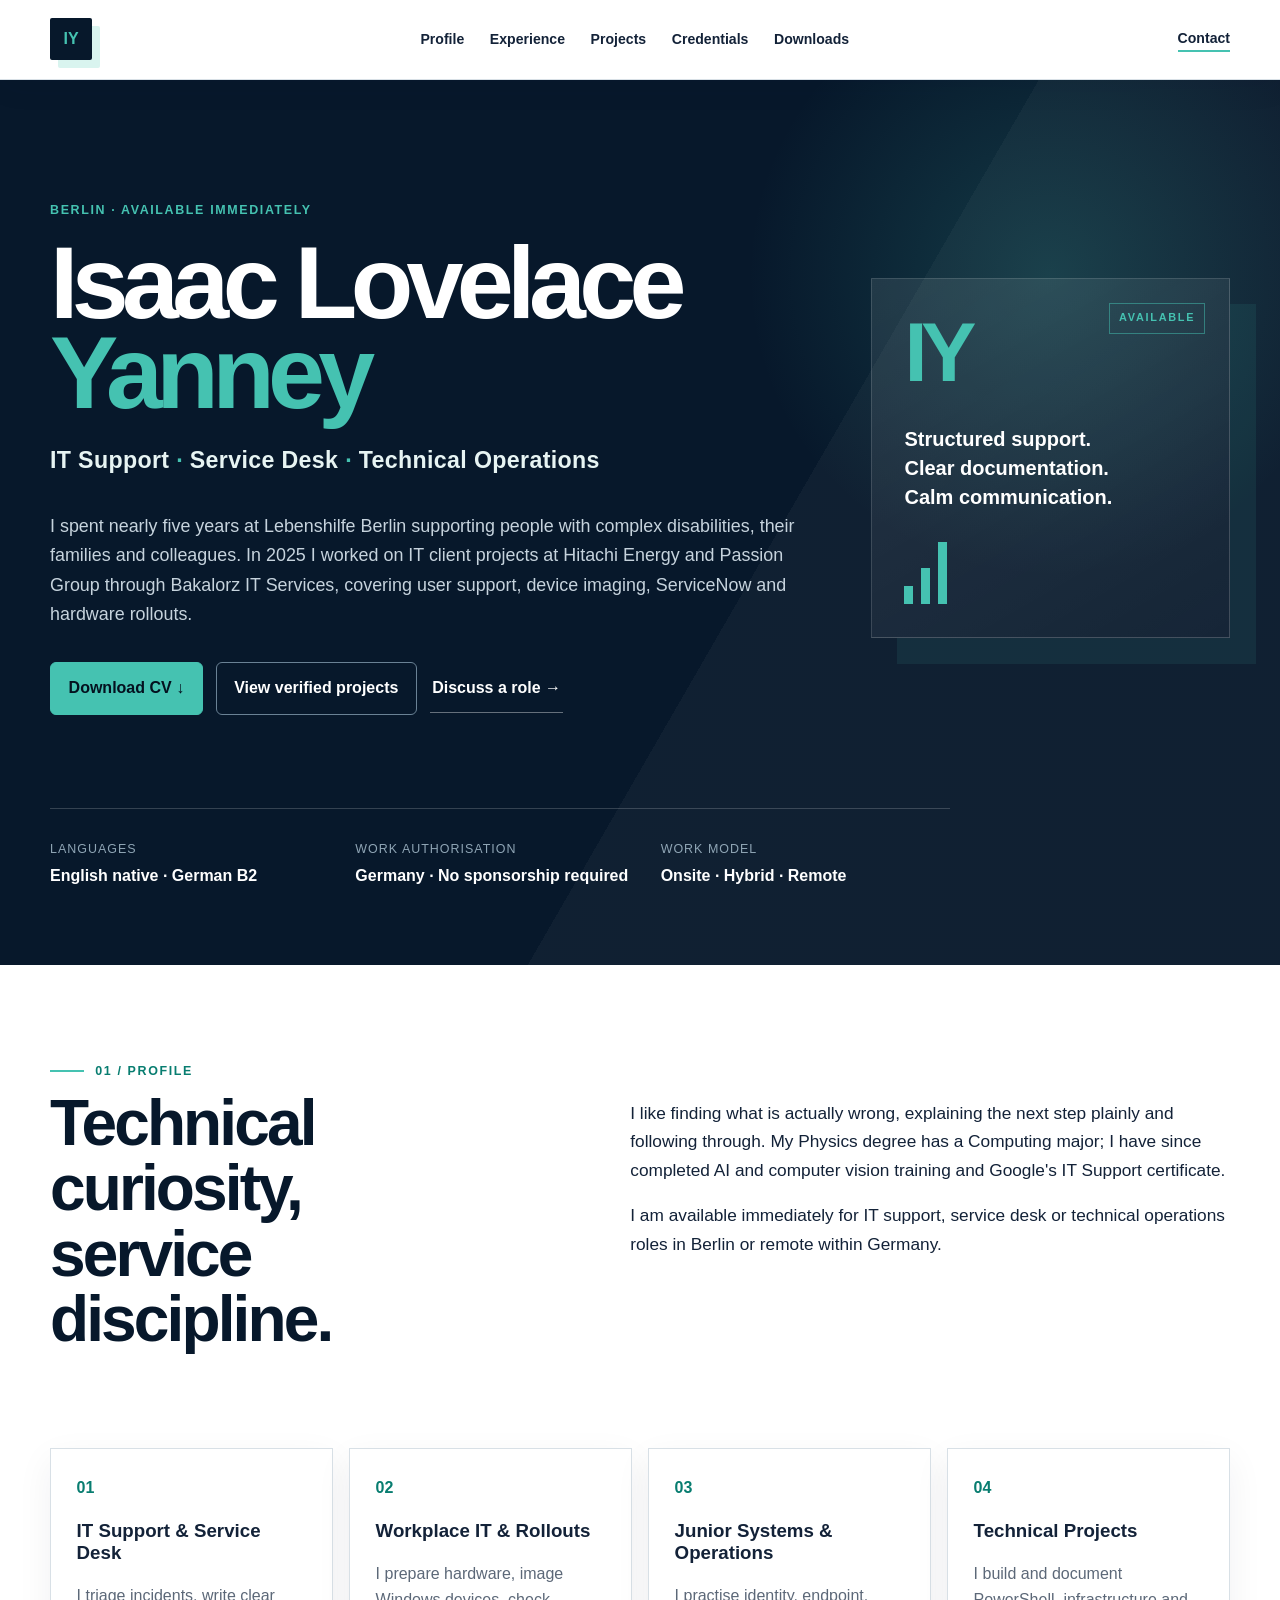
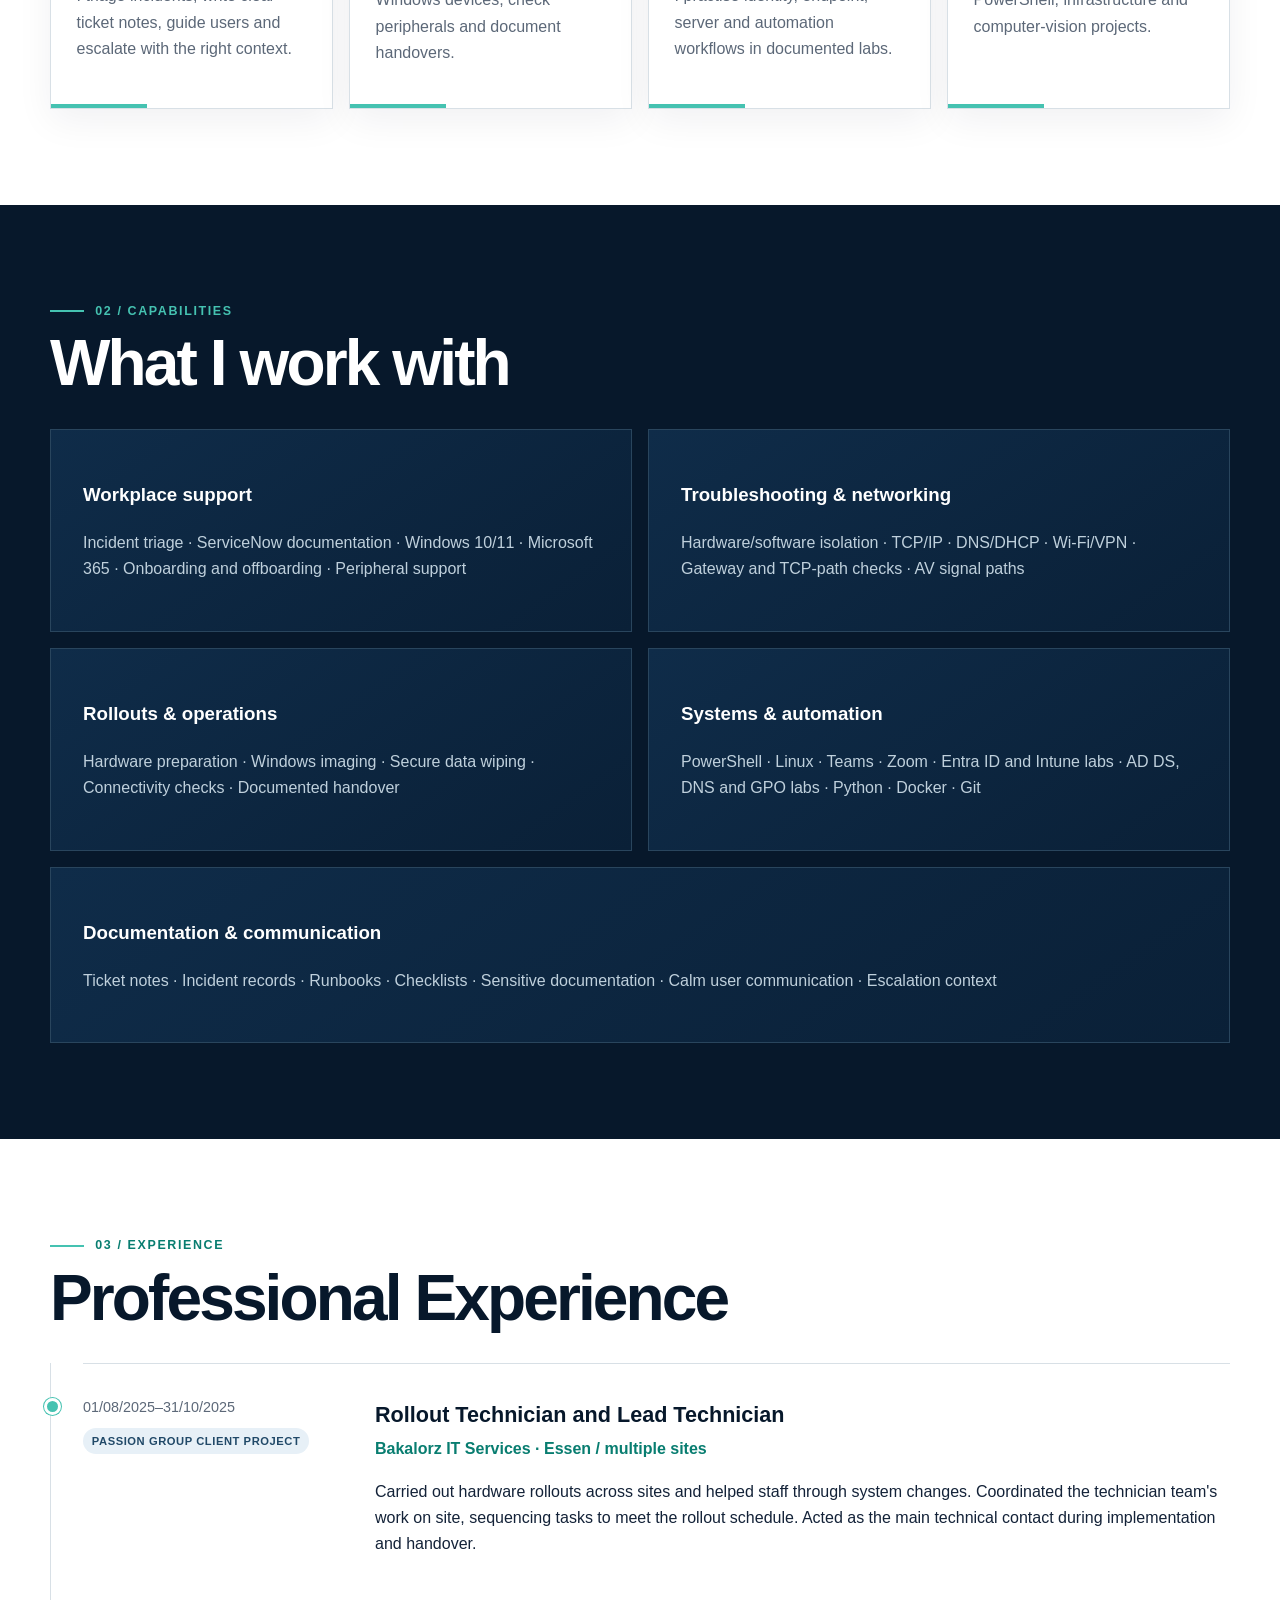
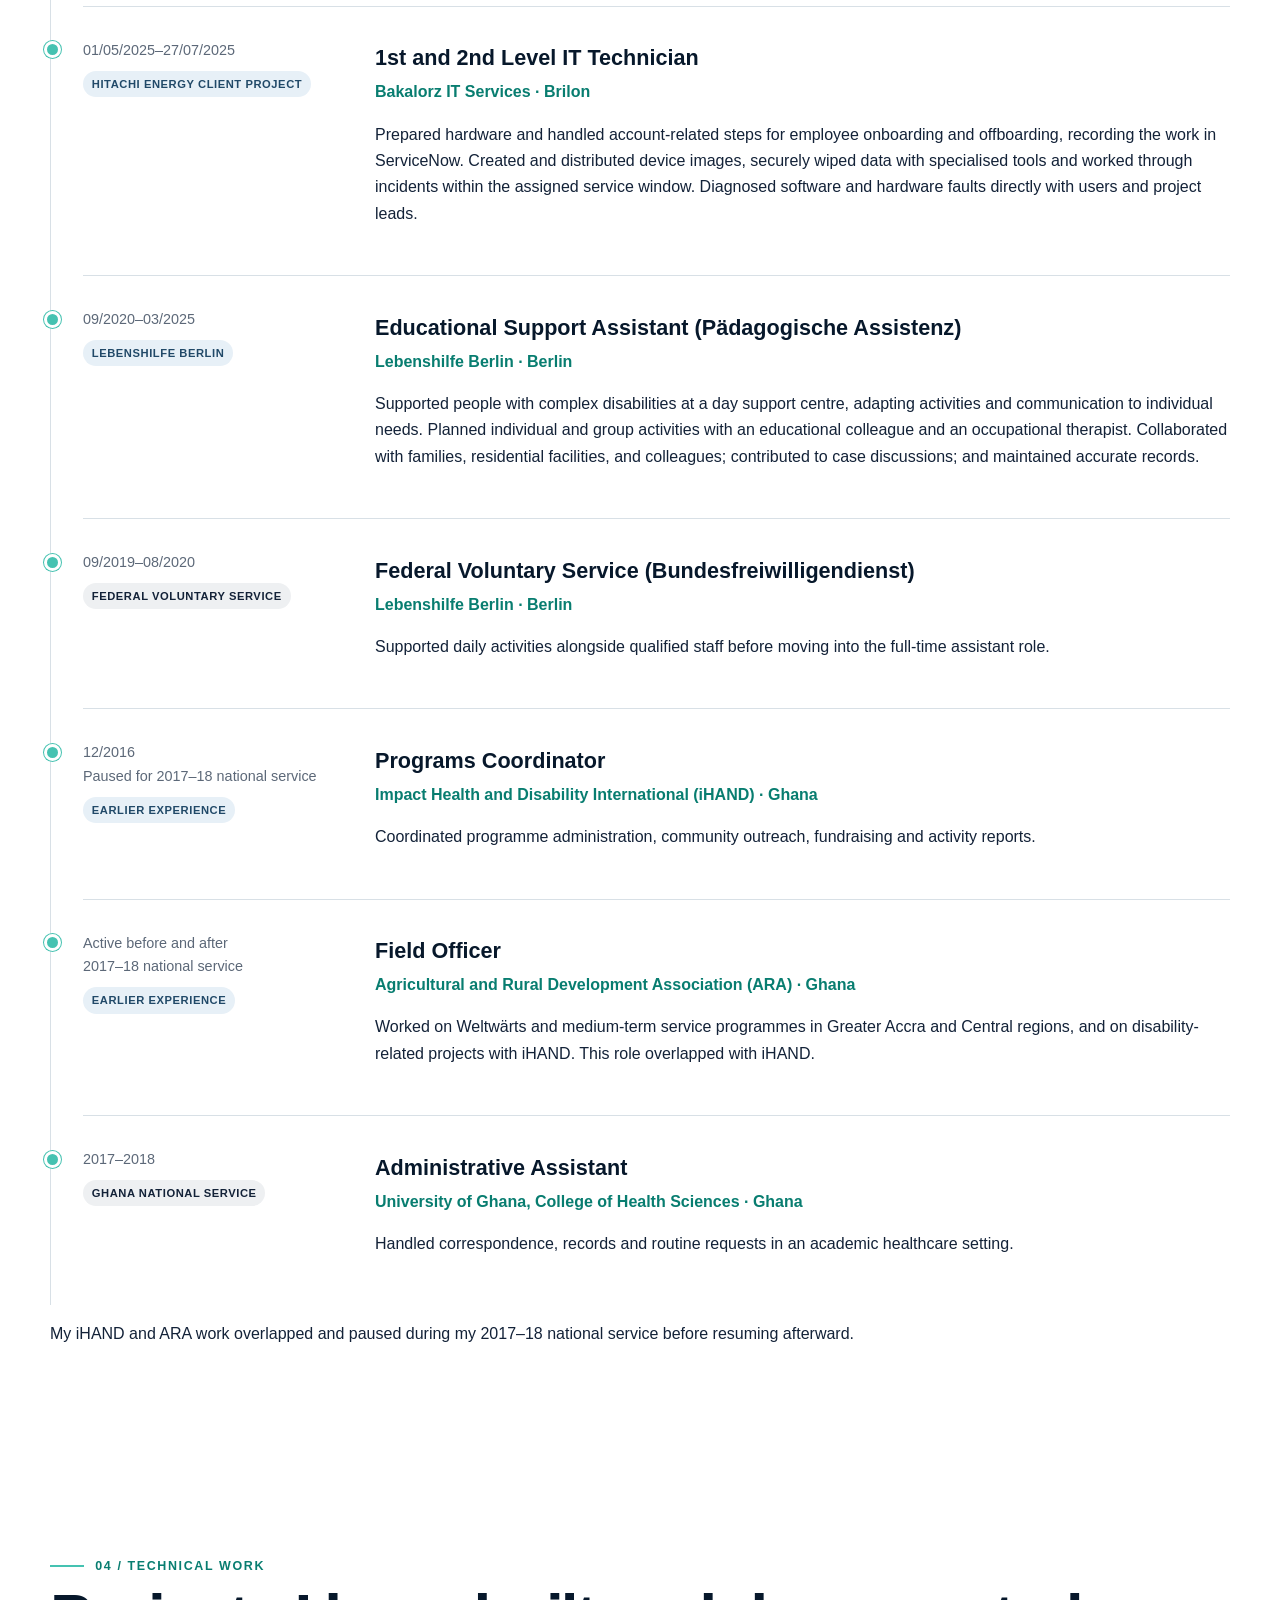
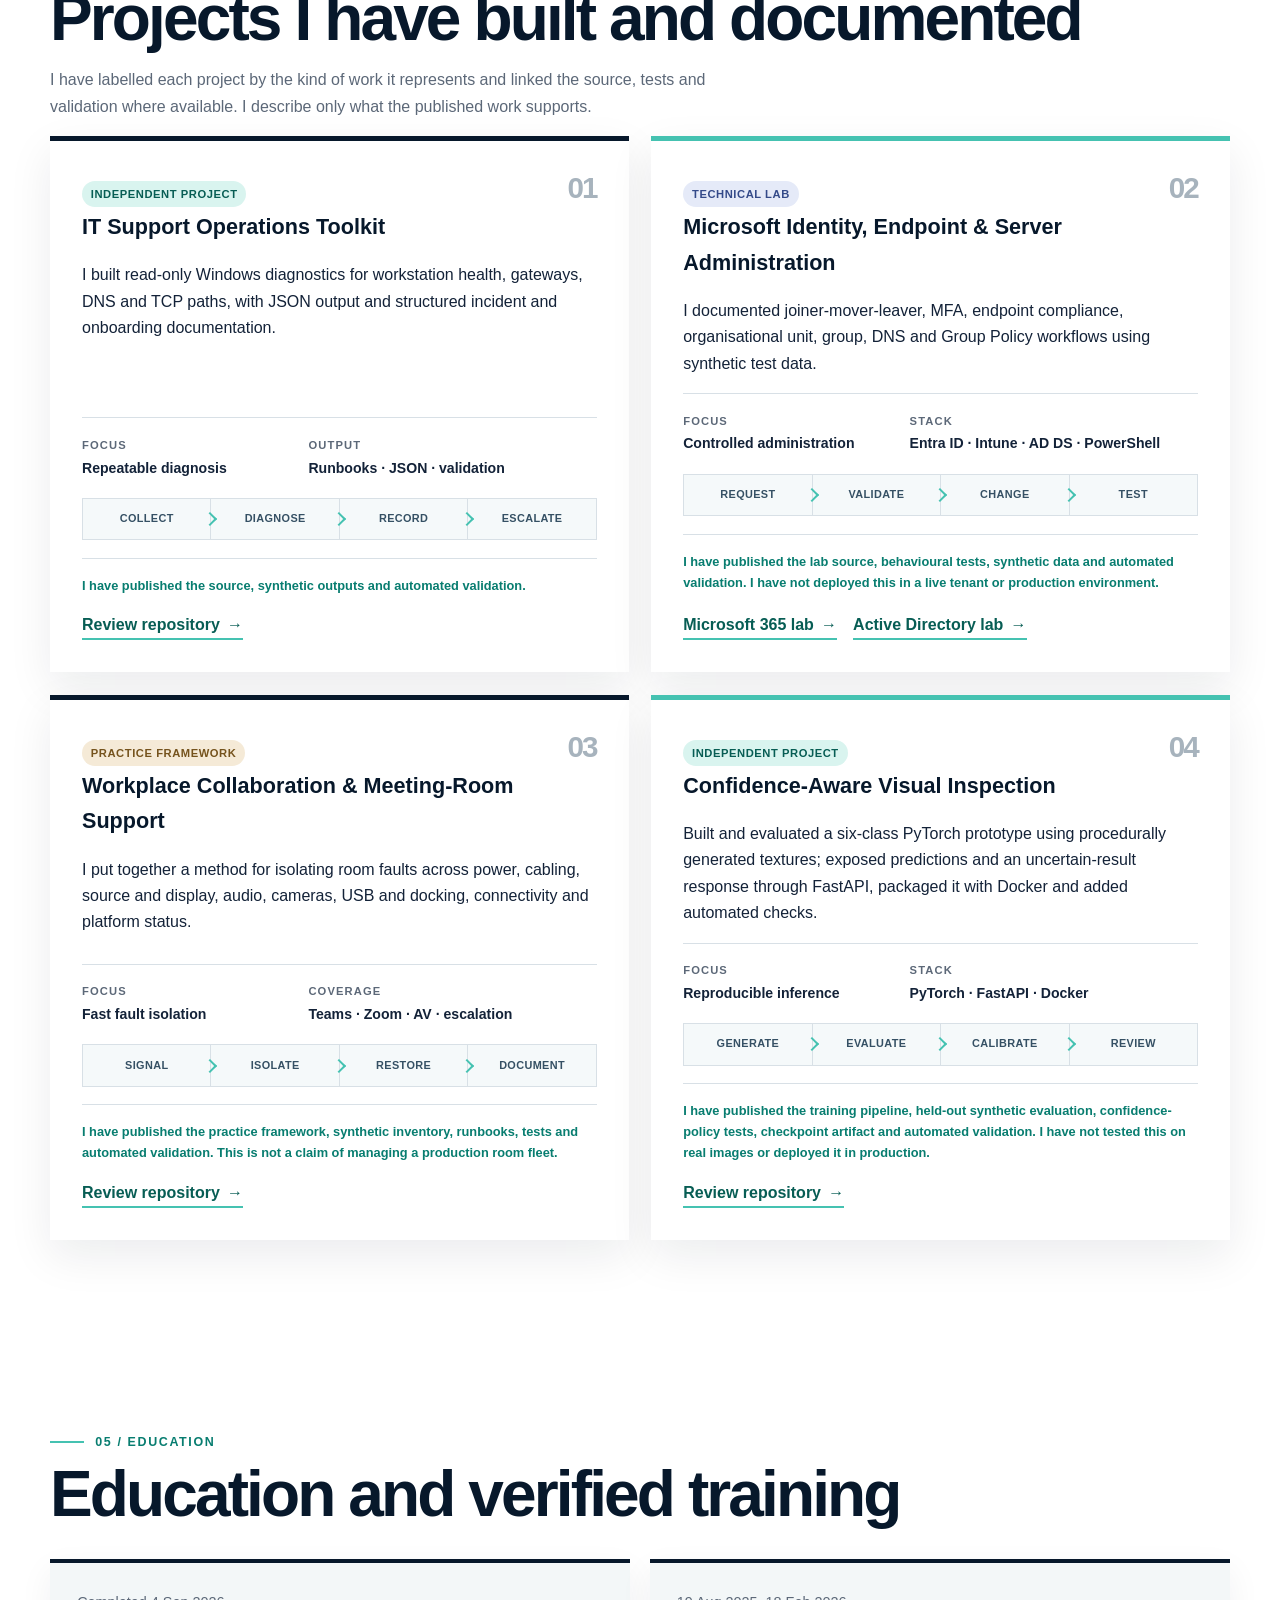
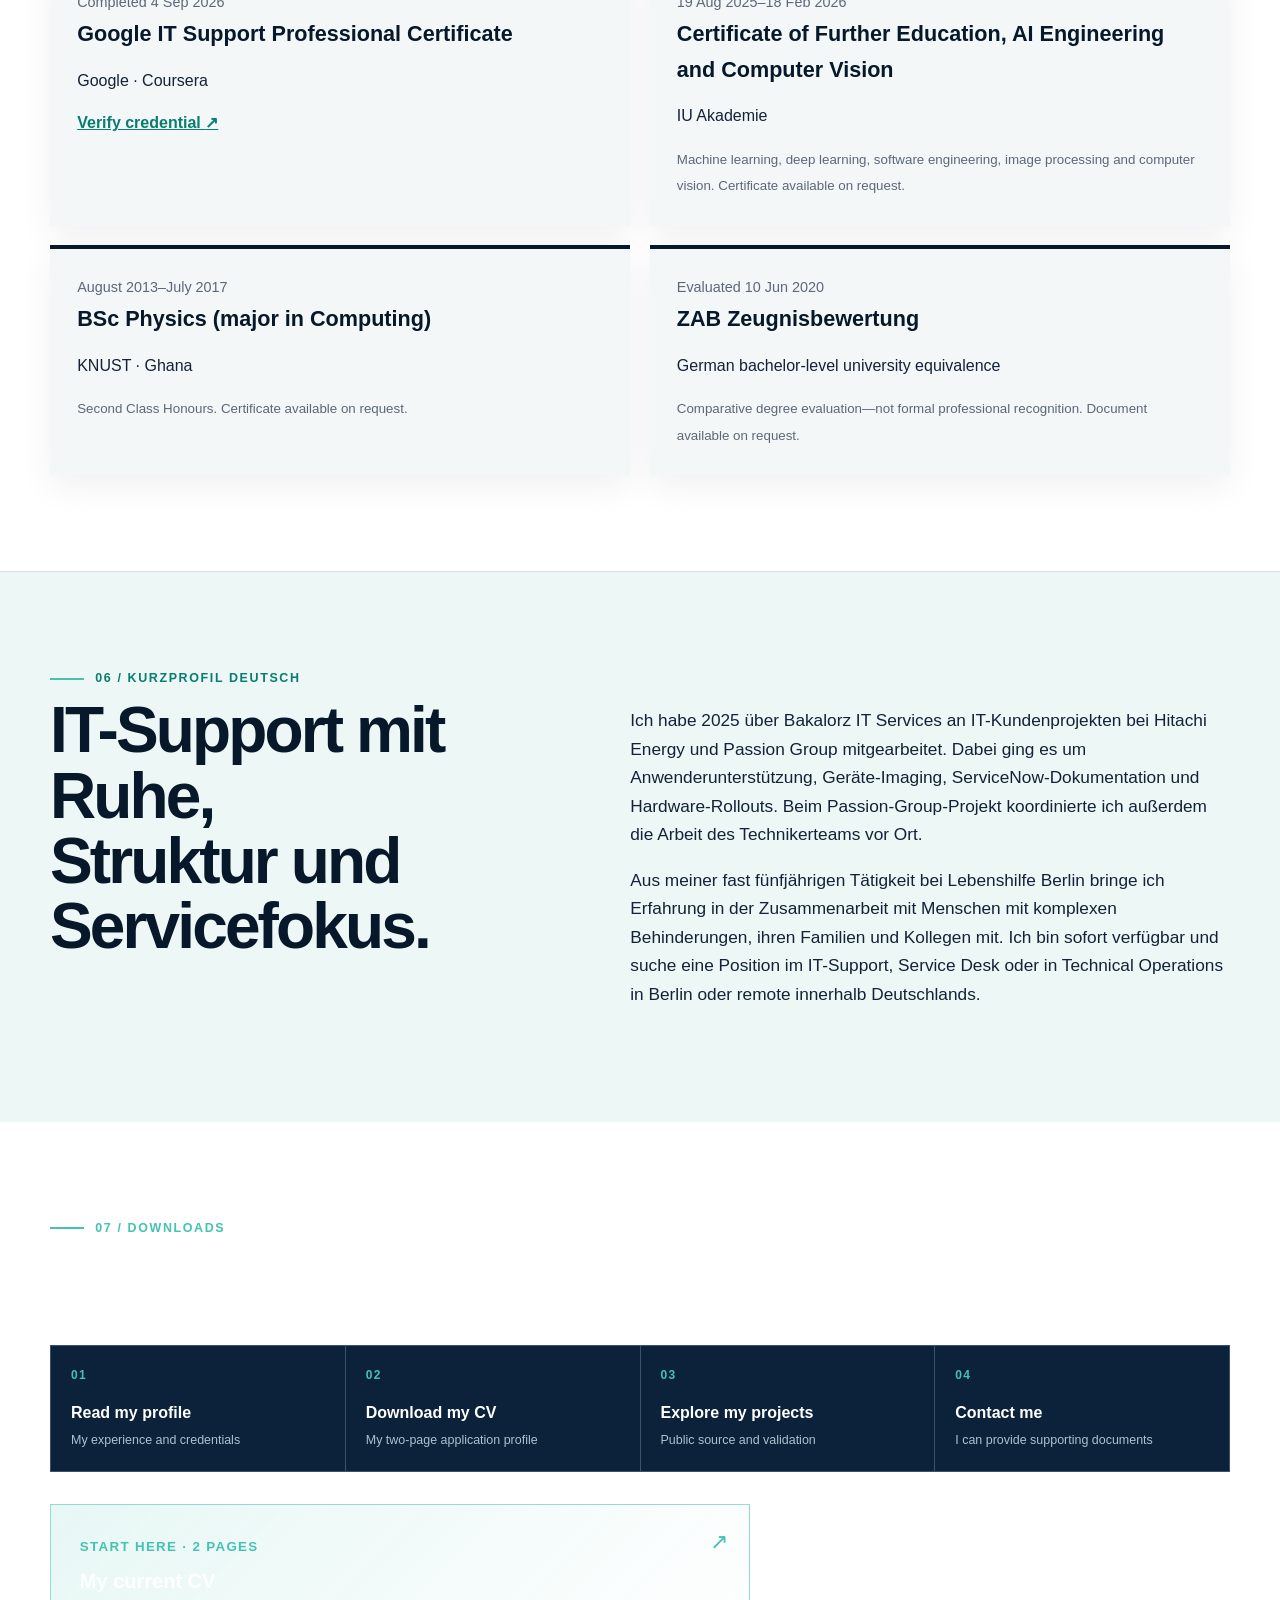
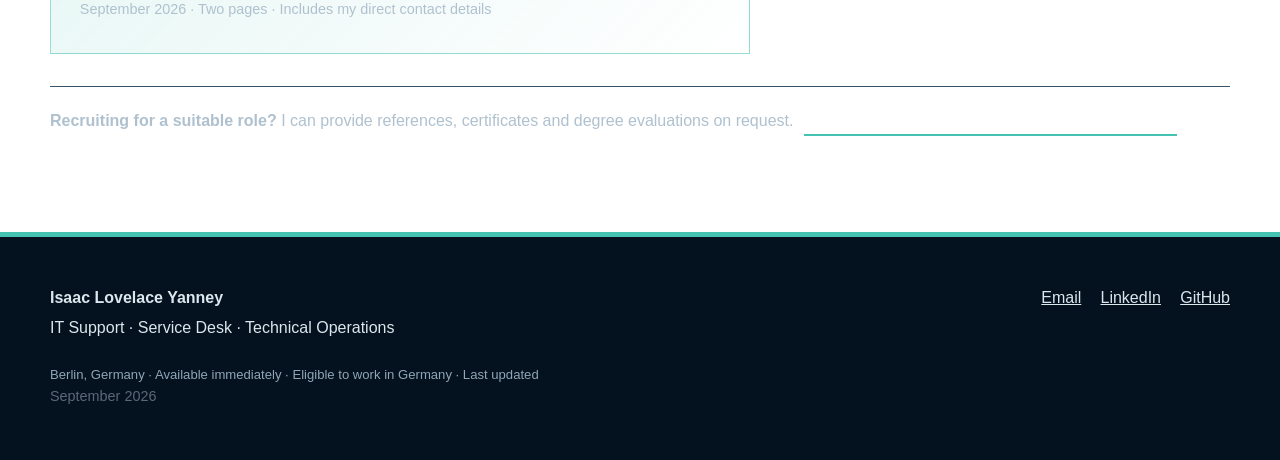
==== commit 5c8bb28d: "Align portfolio experience wording with current CV" ====
--- a/index.html
+++ b/index.html
@@ -38,7 +38,7 @@
       <div class="hero-copy"><div class="eyebrow">Berlin · Available immediately</div>
       <h1>Isaac Lovelace<br><em>Yanney</em></h1>
       <p class="headline">IT Support <span>·</span> Service Desk <span>·</span> Technical Operations</p>
-      <p class="intro">I am a Berlin-based IT support technician with voluntary IT assignments in 2025 at Hitachi Energy and Passion Group through Bakalorz IT Services. I worked on user support, onboarding, ServiceNow documentation, device imaging and hardware rollouts, and coordinated technicians during the Passion Group project. More than five years at Lebenshilfe Berlin strengthened my communication and service skills.</p>
+      <p class="intro">I spent nearly five years at Lebenshilfe Berlin supporting people with complex disabilities, their families and colleagues. In 2025 I worked on IT client projects at Hitachi Energy and Passion Group through Bakalorz IT Services, covering user support, device imaging, ServiceNow and hardware rollouts.</p>
       <div class="actions"><a class="button primary" href="assets/downloads/Isaac_Yanney_Public_CV.pdf" target="_blank" rel="noopener">Download CV <span aria-hidden="true">↓</span></a><a class="button" href="#projects">View verified projects</a><a class="text-link" href="mailto:isaac.yanney23@gmail.com">Discuss a role <span aria-hidden="true">→</span></a></div></div>
       <aside class="hero-panel" aria-label="Professional focus"><div class="hero-mark">IY</div><p>Structured support.<br>Clear documentation.<br>Calm communication.</p><div class="signal"><span></span><span></span><span></span></div></aside>
       <dl class="facts"><div><dt>Languages</dt><dd>English native · German B2</dd></div><div><dt>Work authorisation</dt><dd>Germany · No sponsorship required</dd></div><div><dt>Work model</dt><dd>Onsite · Hybrid · Remote</dd></div></dl>
@@ -46,7 +46,7 @@
 
     <section class="section" id="profile">
       <div class="section-label">01 / Profile</div>
-      <div class="two-col"><h2>Technical curiosity,<br>service discipline.</h2><div><p>In my voluntary IT assignments in 2025, I supported users at the 1st and 2nd level, helped with onboarding and offboarding, documented work in ServiceNow, prepared and imaged devices, securely wiped data and worked on-site rollouts. At Lebenshilfe Berlin, I supported people with complex disabilities and worked closely with their families and my colleagues.</p><p>I am available immediately for IT support, service desk or technical operations roles in Berlin or remote within Germany. I bring a physics degree with a computing major, the Google IT Support certificate, IU AI Engineering and Computer Vision training, and independent technical projects alongside my practical support experience.</p></div></div>
+      <div class="two-col"><h2>Technical curiosity,<br>service discipline.</h2><div><p>I like finding what is actually wrong, explaining the next step plainly and following through. My Physics degree has a Computing major; I have since completed AI and computer vision training and Google's IT Support certificate.</p><p>I am available immediately for IT support, service desk or technical operations roles in Berlin or remote within Germany.</p></div></div>
       <div class="routes" aria-label="Role focus areas"><article><span>01</span><h3>IT Support & Service Desk</h3><p>I triage incidents, write clear ticket notes, guide users and escalate with the right context.</p></article><article><span>02</span><h3>Workplace IT & Rollouts</h3><p>I prepare hardware, image Windows devices, check peripherals and document handovers.</p></article><article><span>03</span><h3>Junior Systems & Operations</h3><p>I practise identity, endpoint, server and automation workflows in documented labs.</p></article><article><span>04</span><h3>Technical Projects</h3><p>I build and document PowerShell, infrastructure and computer-vision projects.</p></article></div>
     </section>
 
@@ -56,31 +56,31 @@
     </section>
 
     <section class="section" id="experience">
-      <div class="section-label">03 / Experience</div><h2>Experience and service</h2>
+      <div class="section-label">03 / Experience</div><h2>Professional Experience</h2>
       <div class="timeline">
-        <article><div><time>01/08–31/10/2025</time><span class="tag service">Voluntary IT assignment</span></div><div><h3>Rollout Technician and Lead Technician</h3><p class="org">Bakalorz IT Services · Passion Group GmbH, Essen</p><p>I carried out hardware rollouts across sites, helped users through system changes and coordinated the technician team’s work on site.</p></div></article>
-        <article><div><time>01/05–27/07/2025</time><span class="tag service">Voluntary IT assignment</span></div><div><h3>1st and 2nd Level IT Technician</h3><p class="org">Bakalorz IT Services · Hitachi Energy, Brilon</p><p>I supported onboarding and offboarding, imaged devices, securely wiped data and handled incidents. I recorded my work in ServiceNow and resolved software and hardware problems with users and project leads on site.</p></div></article>
-        <article><div><time>09/2020–03/2025</time><span class="tag formal">Full-time employment</span></div><div><h3>Educational Support Assistant (Pädagogische Assistenz)</h3><p class="org">Lebenshilfe Berlin · Berlin</p><p>I supported a group of six people with complex disabilities in a day support centre. I planned and accompanied activities and worked closely with families, residential facilities and colleagues.</p></div></article>
-        <article><div><time>09/2019–08/2020</time><span class="tag service">Federal voluntary service</span></div><div><h3>Federal Voluntary Service (Bundesfreiwilligendienst)</h3><p class="org">Lebenshilfe Berlin · Berlin</p><p>I supported clients in daily activities alongside qualified staff.</p></div></article>
-        <article><div><time>Involved from 12/2016<br>Reference: 08/03/2019</time><span class="tag formal">Professional reference</span></div><div><h3>Programs Coordinator</h3><p class="org">Impact Health and Disability International (iHAND) · Ghana</p><p>I coordinated administration and programmes, including fundraising and community outreach, and prepared activity reports.</p></div></article>
-        <article><div><time>Reference: 24/04/2019</time><span class="tag service">Programme work</span></div><div><h3>Field Officer</h3><p class="org">Agricultural and Rural Development Association (ARA) · Ghana</p><p>I worked on Weltwärts and medium-term voluntary-service programmes in the Greater Accra and Central regions, as well as disability-related social projects with iHAND.</p></div></article>
-        <article><div><time>2017–2018</time><span class="tag service">Ghana National Service</span></div><div><h3>Administrative Assistant</h3><p class="org">University of Ghana, College of Health Sciences · Ghana</p><p>I handled administration, correspondence and records, and helped coordinate day-to-day requests.</p></div></article>
+        <article><div><time>01/08/2025–31/10/2025</time><span class="tag formal">Passion Group client project</span></div><div><h3>Rollout Technician and Lead Technician</h3><p class="org">Bakalorz IT Services · Essen / multiple sites</p><p>Carried out hardware rollouts across sites and helped staff through system changes. Coordinated the technician team's work on site, sequencing tasks to meet the rollout schedule. Acted as the main technical contact during implementation and handover.</p></div></article>
+        <article><div><time>01/05/2025–27/07/2025</time><span class="tag formal">Hitachi Energy client project</span></div><div><h3>1st and 2nd Level IT Technician</h3><p class="org">Bakalorz IT Services · Brilon</p><p>Prepared hardware and handled account-related steps for employee onboarding and offboarding, recording the work in ServiceNow. Created and distributed device images, securely wiped data with specialised tools and worked through incidents within the assigned service window. Diagnosed software and hardware faults directly with users and project leads.</p></div></article>
+        <article><div><time>09/2020–03/2025</time><span class="tag formal">Lebenshilfe Berlin</span></div><div><h3>Educational Support Assistant (Pädagogische Assistenz)</h3><p class="org">Lebenshilfe Berlin · Berlin</p><p>Supported people with complex disabilities at a day support centre, adapting activities and communication to individual needs. Planned individual and group activities with an educational colleague and an occupational therapist. Collaborated with families, residential facilities, and colleagues; contributed to case discussions; and maintained accurate records.</p></div></article>
+        <article><div><time>09/2019–08/2020</time><span class="tag service">Federal Voluntary Service</span></div><div><h3>Federal Voluntary Service (Bundesfreiwilligendienst)</h3><p class="org">Lebenshilfe Berlin · Berlin</p><p>Supported daily activities alongside qualified staff before moving into the full-time assistant role.</p></div></article>
+        <article><div><time>12/2016<br>Paused for 2017–18 national service</time><span class="tag formal">Earlier Experience</span></div><div><h3>Programs Coordinator</h3><p class="org">Impact Health and Disability International (iHAND) · Ghana</p><p>Coordinated programme administration, community outreach, fundraising and activity reports.</p></div></article>
+        <article><div><time>Active before and after<br>2017–18 national service</time><span class="tag formal">Earlier Experience</span></div><div><h3>Field Officer</h3><p class="org">Agricultural and Rural Development Association (ARA) · Ghana</p><p>Worked on Weltwärts and medium-term service programmes in Greater Accra and Central regions, and on disability-related projects with iHAND. This role overlapped with iHAND.</p></div></article>
+        <article><div><time>2017–2018</time><span class="tag service">Ghana National Service</span></div><div><h3>Administrative Assistant</h3><p class="org">University of Ghana, College of Health Sciences · Ghana</p><p>Handled correspondence, records and routine requests in an academic healthcare setting.</p></div></article>
       </div>
-      <p class="experience-note">My iHAND and ARA roles overlapped. I paused them during Ghana National Service in 2017/18 and resumed afterward. My references do not state an ARA start date or an end date for either role.</p>
+      <p class="experience-note">My iHAND and ARA work overlapped and paused during my 2017–18 national service before resuming afterward.</p>
     </section>
 
     <section class="section projects" id="projects">
       <div class="section-label">04 / Technical work</div><h2>Projects I have built and documented</h2><p class="section-intro">I have labelled each project by the kind of work it represents and linked the source, tests and validation where available. I describe only what the published work supports.</p>
-      <div class="project-grid"><article><div class="project-head"><span class="tag project">Independent project</span><span class="project-no">01</span></div><h3>IT Support Operations Toolkit</h3><p>I built read-only Windows diagnostics for workstation health, gateways, DNS and TCP paths, with JSON output and structured incident and onboarding documentation.</p><dl class="project-detail"><div><dt>Focus</dt><dd>Repeatable diagnosis</dd></div><div><dt>Output</dt><dd>Runbooks · JSON · validation</dd></div></dl><p class="evidence verified">I have published the source, synthetic outputs and automated validation.</p><a class="project-link" href="https://github.com/isaacyanney/it-support-operations-toolkit">Review repository <span aria-hidden="true">→</span></a></article><article><div class="project-head"><span class="tag lab">Technical lab</span><span class="project-no">02</span></div><h3>Microsoft Identity, Endpoint & Server Administration</h3><p>I documented joiner-mover-leaver, MFA, endpoint compliance, organisational unit, group, DNS and Group Policy workflows using synthetic test data.</p><dl class="project-detail"><div><dt>Focus</dt><dd>Controlled administration</dd></div><div><dt>Stack</dt><dd>Entra ID · Intune · AD DS · PowerShell</dd></div></dl><p class="evidence verified">I have published the lab source, behavioural tests, synthetic data and automated validation. I have not deployed this in a live tenant or production environment.</p><div class="project-links"><a class="project-link" href="https://github.com/isaacyanney/microsoft-365-identity-lab">Microsoft 365 lab <span aria-hidden="true">→</span></a><a class="project-link" href="https://github.com/isaacyanney/active-directory-windows-server-lab">Active Directory lab <span aria-hidden="true">→</span></a></div></article><article><div class="project-head"><span class="tag framework">Practice framework</span><span class="project-no">03</span></div><h3>Workplace Collaboration & Meeting-Room Support</h3><p>I put together a method for isolating room faults across power, cabling, source and display, audio, cameras, USB and docking, connectivity and platform status.</p><dl class="project-detail"><div><dt>Focus</dt><dd>Fast fault isolation</dd></div><div><dt>Coverage</dt><dd>Teams · Zoom · AV · escalation</dd></div></dl><p class="evidence verified">I have published the practice framework, synthetic inventory, runbooks, tests and automated validation. This is not a claim of managing a production room fleet.</p><a class="project-link" href="https://github.com/isaacyanney/workplace-collaboration-meeting-room-support">Review repository <span aria-hidden="true">→</span></a></article><article><div class="project-head"><span class="tag project">Independent project</span><span class="project-no">04</span></div><h3>Confidence-Aware Visual Inspection</h3><p>I trained and evaluated a six-class PyTorch CNN on procedurally generated textures and paired it with a containerised confidence-aware API, health checks and reproducible validation.</p><dl class="project-detail"><div><dt>Focus</dt><dd>Reproducible inference</dd></div><div><dt>Stack</dt><dd>PyTorch · FastAPI · Docker</dd></div></dl><p class="evidence verified">I have published the training pipeline, held-out synthetic evaluation, confidence-policy tests, checkpoint artifact and automated validation. I have not tested this on real images or deployed it in production.</p><a class="project-link" href="https://github.com/isaacyanney/confidence-aware-visual-inspection">Review repository <span aria-hidden="true">→</span></a></article></div>
+      <div class="project-grid"><article><div class="project-head"><span class="tag project">Independent project</span><span class="project-no">01</span></div><h3>IT Support Operations Toolkit</h3><p>I built read-only Windows diagnostics for workstation health, gateways, DNS and TCP paths, with JSON output and structured incident and onboarding documentation.</p><dl class="project-detail"><div><dt>Focus</dt><dd>Repeatable diagnosis</dd></div><div><dt>Output</dt><dd>Runbooks · JSON · validation</dd></div></dl><p class="evidence verified">I have published the source, synthetic outputs and automated validation.</p><a class="project-link" href="https://github.com/isaacyanney/it-support-operations-toolkit">Review repository <span aria-hidden="true">→</span></a></article><article><div class="project-head"><span class="tag lab">Technical lab</span><span class="project-no">02</span></div><h3>Microsoft Identity, Endpoint & Server Administration</h3><p>I documented joiner-mover-leaver, MFA, endpoint compliance, organisational unit, group, DNS and Group Policy workflows using synthetic test data.</p><dl class="project-detail"><div><dt>Focus</dt><dd>Controlled administration</dd></div><div><dt>Stack</dt><dd>Entra ID · Intune · AD DS · PowerShell</dd></div></dl><p class="evidence verified">I have published the lab source, behavioural tests, synthetic data and automated validation. I have not deployed this in a live tenant or production environment.</p><div class="project-links"><a class="project-link" href="https://github.com/isaacyanney/microsoft-365-identity-lab">Microsoft 365 lab <span aria-hidden="true">→</span></a><a class="project-link" href="https://github.com/isaacyanney/active-directory-windows-server-lab">Active Directory lab <span aria-hidden="true">→</span></a></div></article><article><div class="project-head"><span class="tag framework">Practice framework</span><span class="project-no">03</span></div><h3>Workplace Collaboration & Meeting-Room Support</h3><p>I put together a method for isolating room faults across power, cabling, source and display, audio, cameras, USB and docking, connectivity and platform status.</p><dl class="project-detail"><div><dt>Focus</dt><dd>Fast fault isolation</dd></div><div><dt>Coverage</dt><dd>Teams · Zoom · AV · escalation</dd></div></dl><p class="evidence verified">I have published the practice framework, synthetic inventory, runbooks, tests and automated validation. This is not a claim of managing a production room fleet.</p><a class="project-link" href="https://github.com/isaacyanney/workplace-collaboration-meeting-room-support">Review repository <span aria-hidden="true">→</span></a></article><article><div class="project-head"><span class="tag project">Independent project</span><span class="project-no">04</span></div><h3>Confidence-Aware Visual Inspection</h3><p>Built and evaluated a six-class PyTorch prototype using procedurally generated textures; exposed predictions and an uncertain-result response through FastAPI, packaged it with Docker and added automated checks.</p><dl class="project-detail"><div><dt>Focus</dt><dd>Reproducible inference</dd></div><div><dt>Stack</dt><dd>PyTorch · FastAPI · Docker</dd></div></dl><p class="evidence verified">I have published the training pipeline, held-out synthetic evaluation, confidence-policy tests, checkpoint artifact and automated validation. I have not tested this on real images or deployed it in production.</p><a class="project-link" href="https://github.com/isaacyanney/confidence-aware-visual-inspection">Review repository <span aria-hidden="true">→</span></a></article></div>
     </section>
 
     <section class="section" id="credentials">
       <div class="section-label">05 / Education</div><h2>Education and verified training</h2>
-      <div class="credentials"><article><time>Completed 4 Sep 2026</time><h3>Google IT Support Professional Certificate</h3><p>Google · Coursera</p><a href="https://coursera.org/verify/professional-cert/CYENYPW0XA6W" target="_blank" rel="noopener noreferrer">Verify credential <span aria-hidden="true">↗</span></a></article><article><time>19 Aug 2025–18 Feb 2026</time><h3>AI Engineering and Computer Vision</h3><p>IU Akademie · Further education</p><small>Machine learning, deep learning, software engineering, image processing and computer vision. Certificate available on request.</small></article><article><time>August 2013–July 2017</time><h3>B.Sc. Physics (Computing)</h3><p>KNUST · Ghana</p><small>Second Class Honours. Certificate available on request.</small></article><article><time>Evaluated 10 Jun 2020</time><h3>ZAB Zeugnisbewertung</h3><p>German bachelor-level university equivalence</p><small>Comparative degree evaluation—not formal professional recognition. Document available on request.</small></article></div>
+      <div class="credentials"><article><time>Completed 4 Sep 2026</time><h3>Google IT Support Professional Certificate</h3><p>Google · Coursera</p><a href="https://coursera.org/verify/professional-cert/CYENYPW0XA6W" target="_blank" rel="noopener noreferrer">Verify credential <span aria-hidden="true">↗</span></a></article><article><time>19 Aug 2025–18 Feb 2026</time><h3>Certificate of Further Education, AI Engineering and Computer Vision</h3><p>IU Akademie</p><small>Machine learning, deep learning, software engineering, image processing and computer vision. Certificate available on request.</small></article><article><time>August 2013–July 2017</time><h3>BSc Physics (major in Computing)</h3><p>KNUST · Ghana</p><small>Second Class Honours. Certificate available on request.</small></article><article><time>Evaluated 10 Jun 2020</time><h3>ZAB Zeugnisbewertung</h3><p>German bachelor-level university equivalence</p><small>Comparative degree evaluation—not formal professional recognition. Document available on request.</small></article></div>
     </section>
 
     <section class="section german" lang="de" id="deutsch">
-      <div class="section-label">06 / Kurzprofil Deutsch</div><div class="two-col"><h2>IT-Support mit Ruhe,<br>Struktur und Servicefokus.</h2><div><p>Ich habe 2025 im Rahmen ehrenamtlicher IT-Einsätze über Bakalorz IT Services bei Hitachi Energy im 1st- und 2nd-Level-IT-Support sowie bei Passion Group in Hardware-Rollouts gearbeitet. Dazu gehörten Anwenderunterstützung, Onboarding, ServiceNow-Dokumentation, Geräte-Imaging und die Koordination des Technikerteams beim Passion-Group-Projekt.</p><p>Aus meiner über fünfjährigen Tätigkeit bei Lebenshilfe Berlin bringe ich ruhige Kommunikation und Erfahrung in der Zusammenarbeit mit Menschen mit komplexen Behinderungen, Familien und Kollegen mit. Ich bin sofort verfügbar und suche eine Position im IT-Support, Service Desk oder in Technical Operations in Berlin oder remote innerhalb Deutschlands.</p></div></div>
+      <div class="section-label">06 / Kurzprofil Deutsch</div><div class="two-col"><h2>IT-Support mit Ruhe,<br>Struktur und Servicefokus.</h2><div><p>Ich habe 2025 über Bakalorz IT Services an IT-Kundenprojekten bei Hitachi Energy und Passion Group mitgearbeitet. Dabei ging es um Anwenderunterstützung, Geräte-Imaging, ServiceNow-Dokumentation und Hardware-Rollouts. Beim Passion-Group-Projekt koordinierte ich außerdem die Arbeit des Technikerteams vor Ort.</p><p>Aus meiner fast fünfjährigen Tätigkeit bei Lebenshilfe Berlin bringe ich Erfahrung in der Zusammenarbeit mit Menschen mit komplexen Behinderungen, ihren Familien und Kollegen mit. Ich bin sofort verfügbar und suche eine Position im IT-Support, Service Desk oder in Technical Operations in Berlin oder remote innerhalb Deutschlands.</p></div></div>
     </section>
 
     <section class="section downloads" id="downloads">
